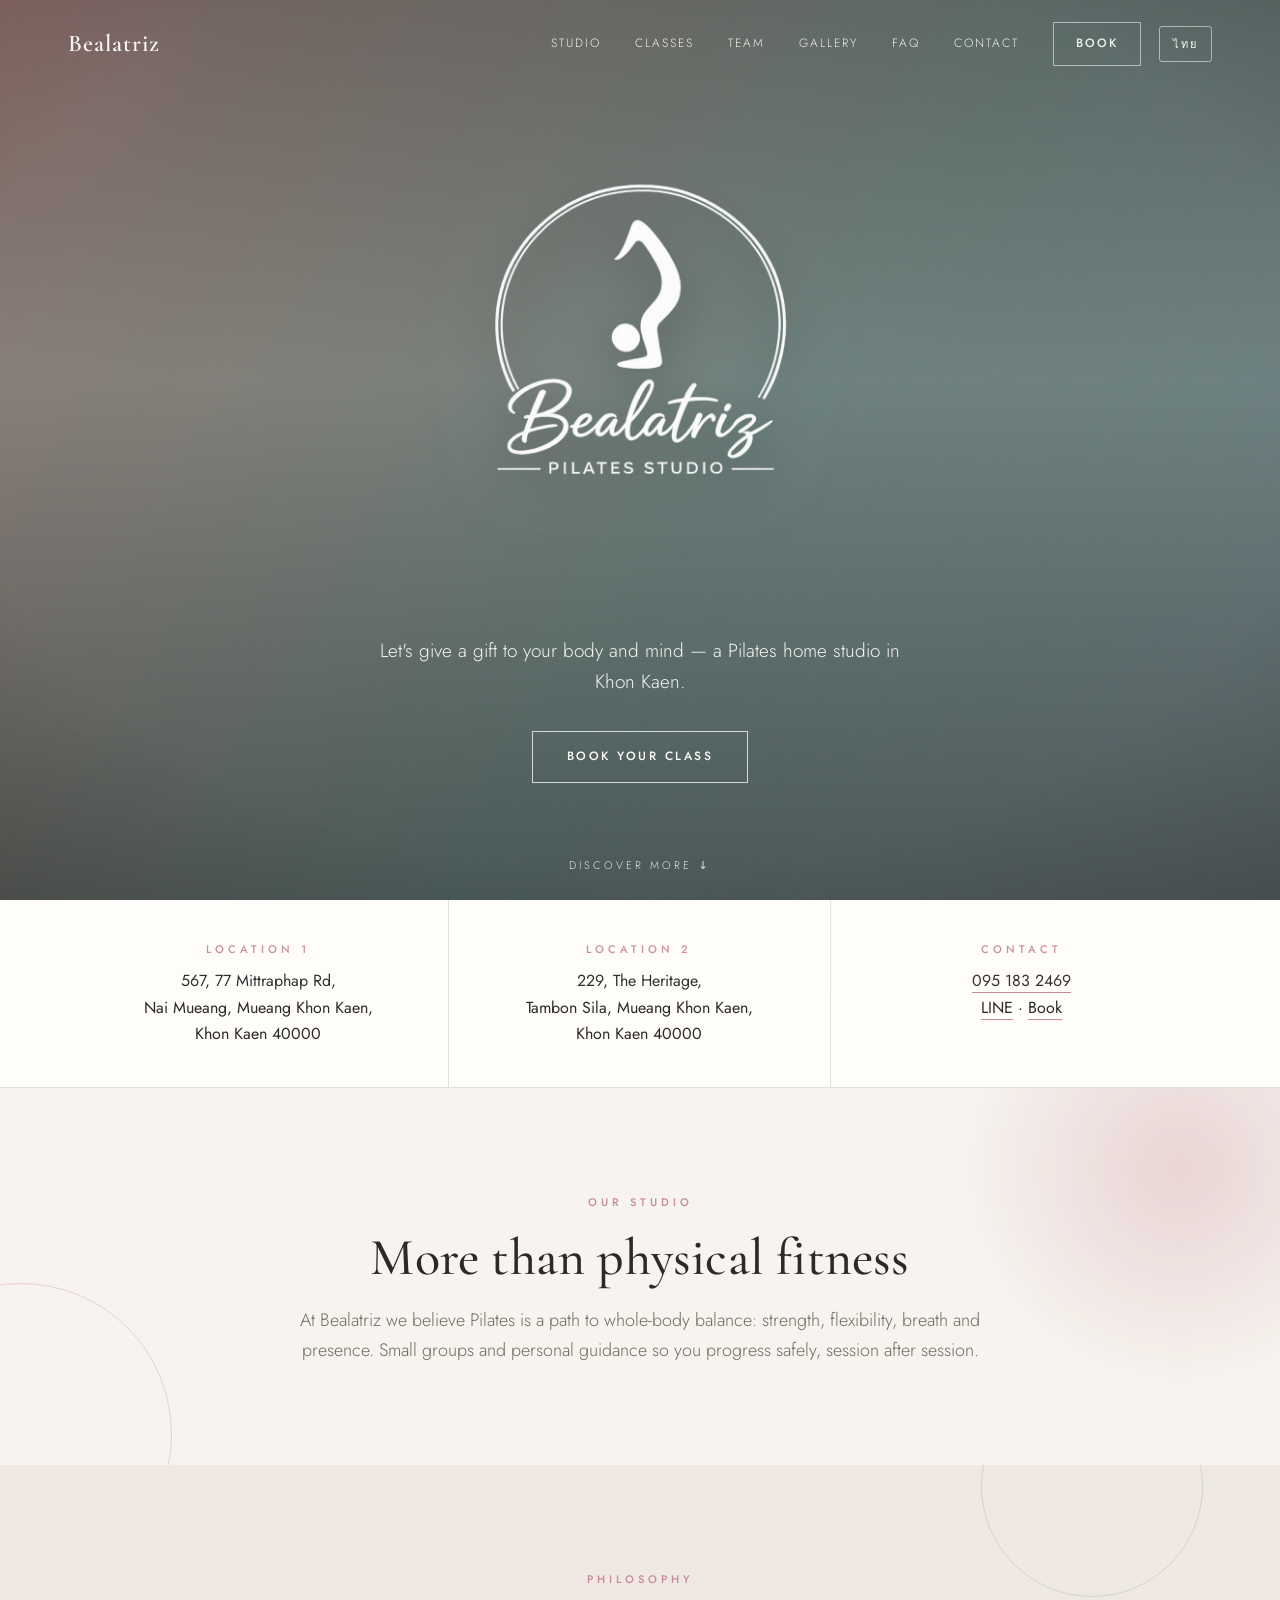
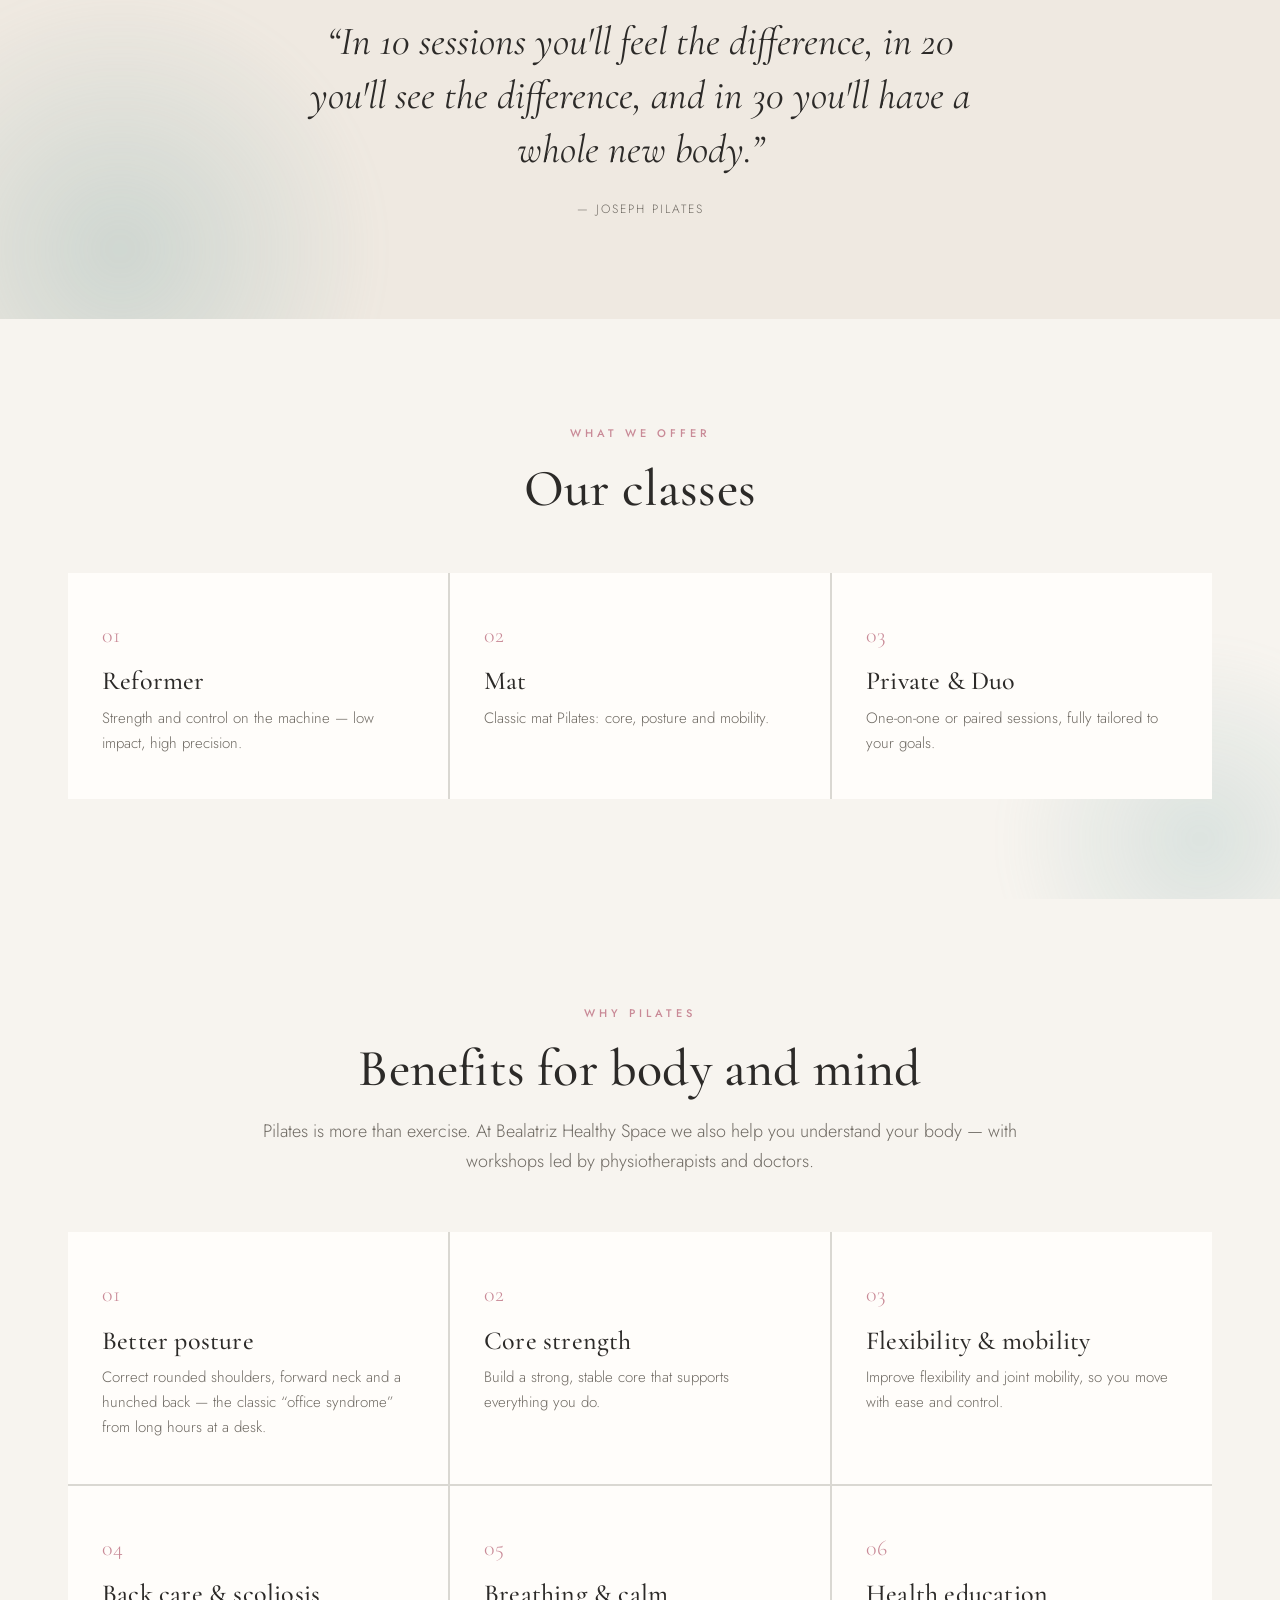
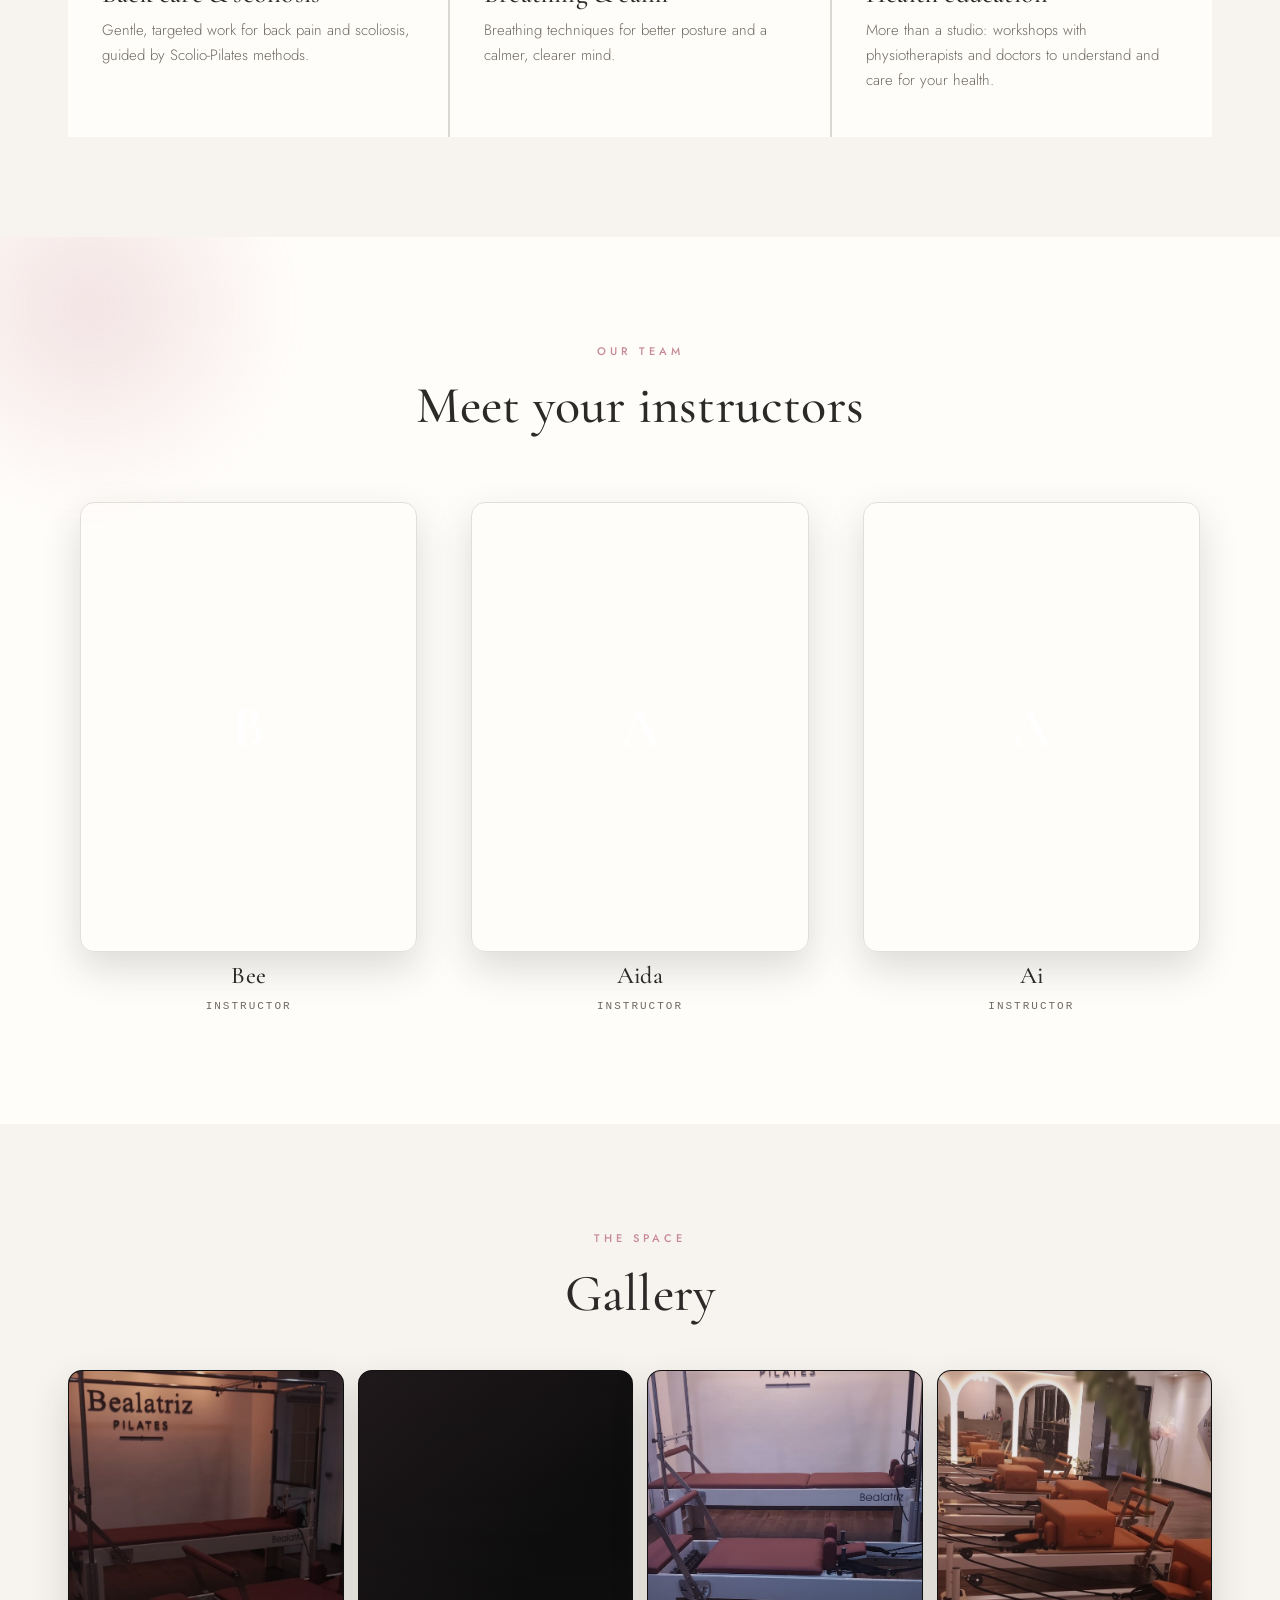
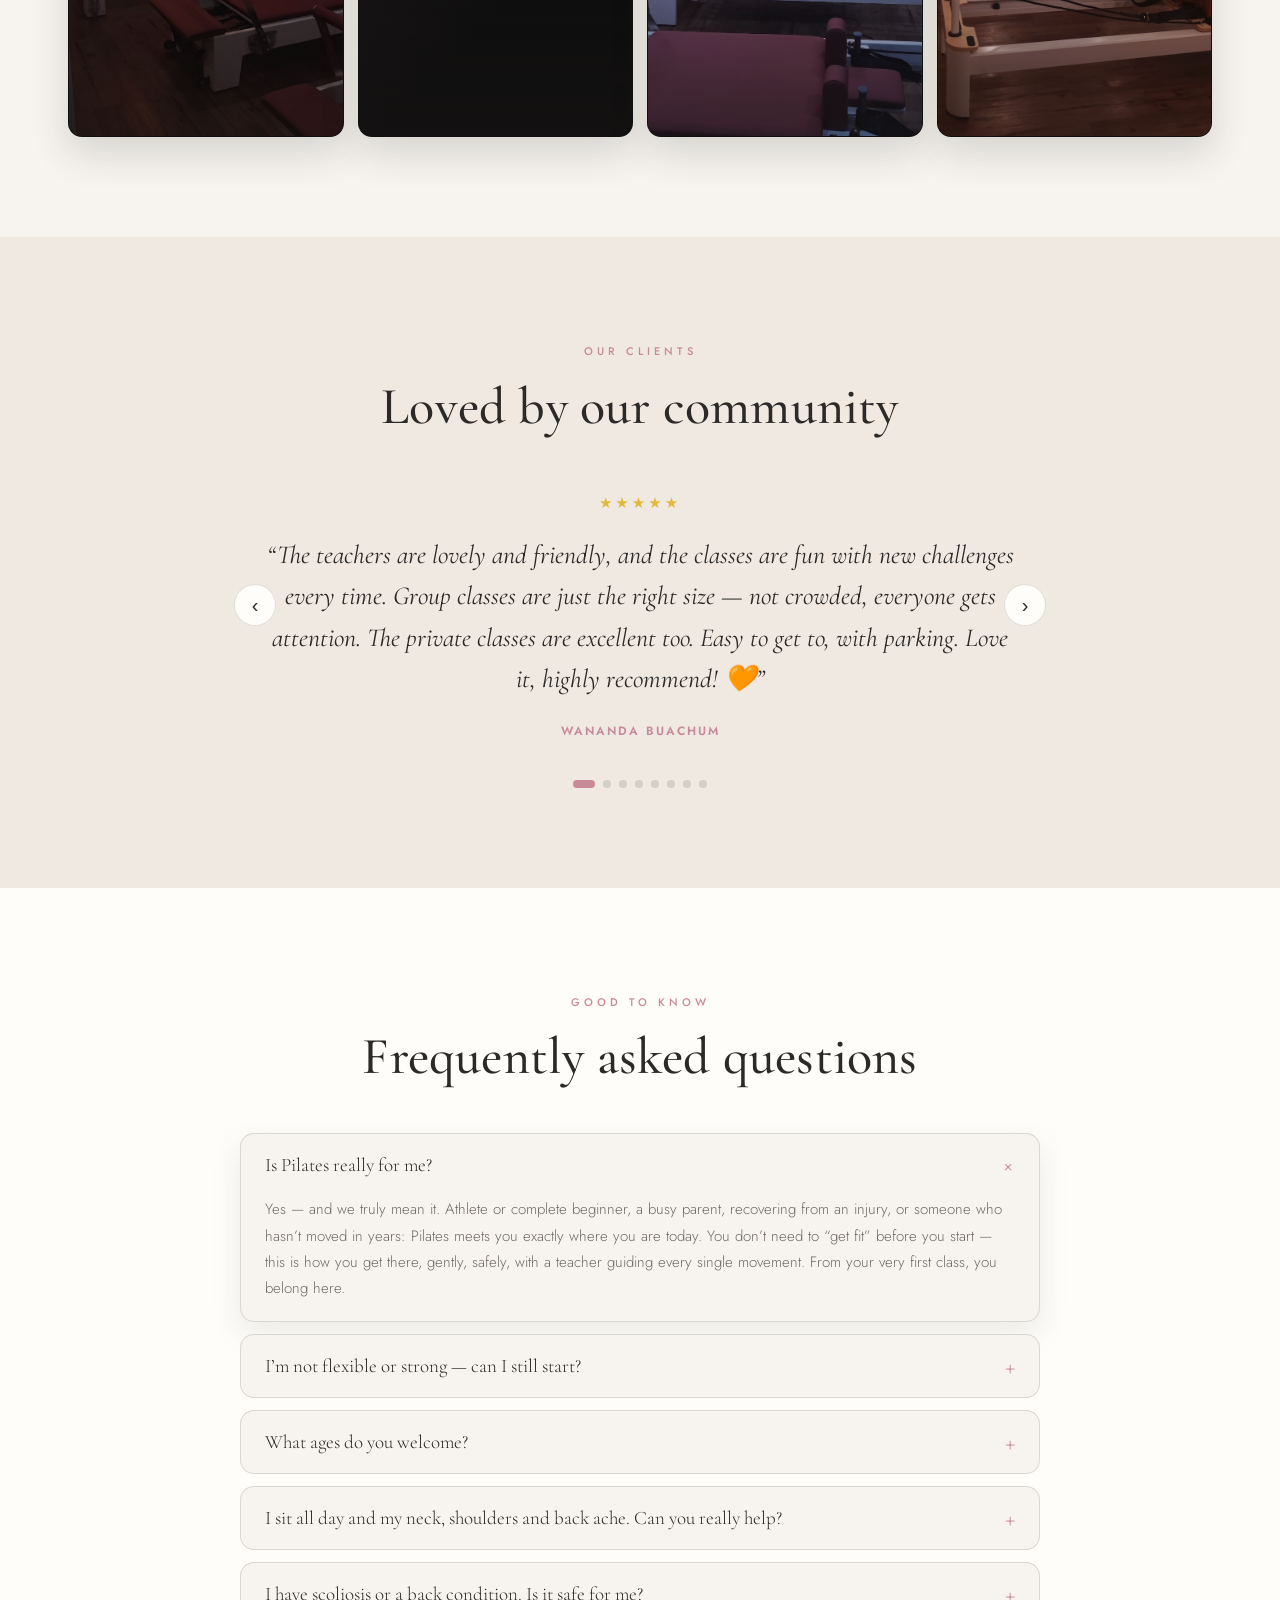
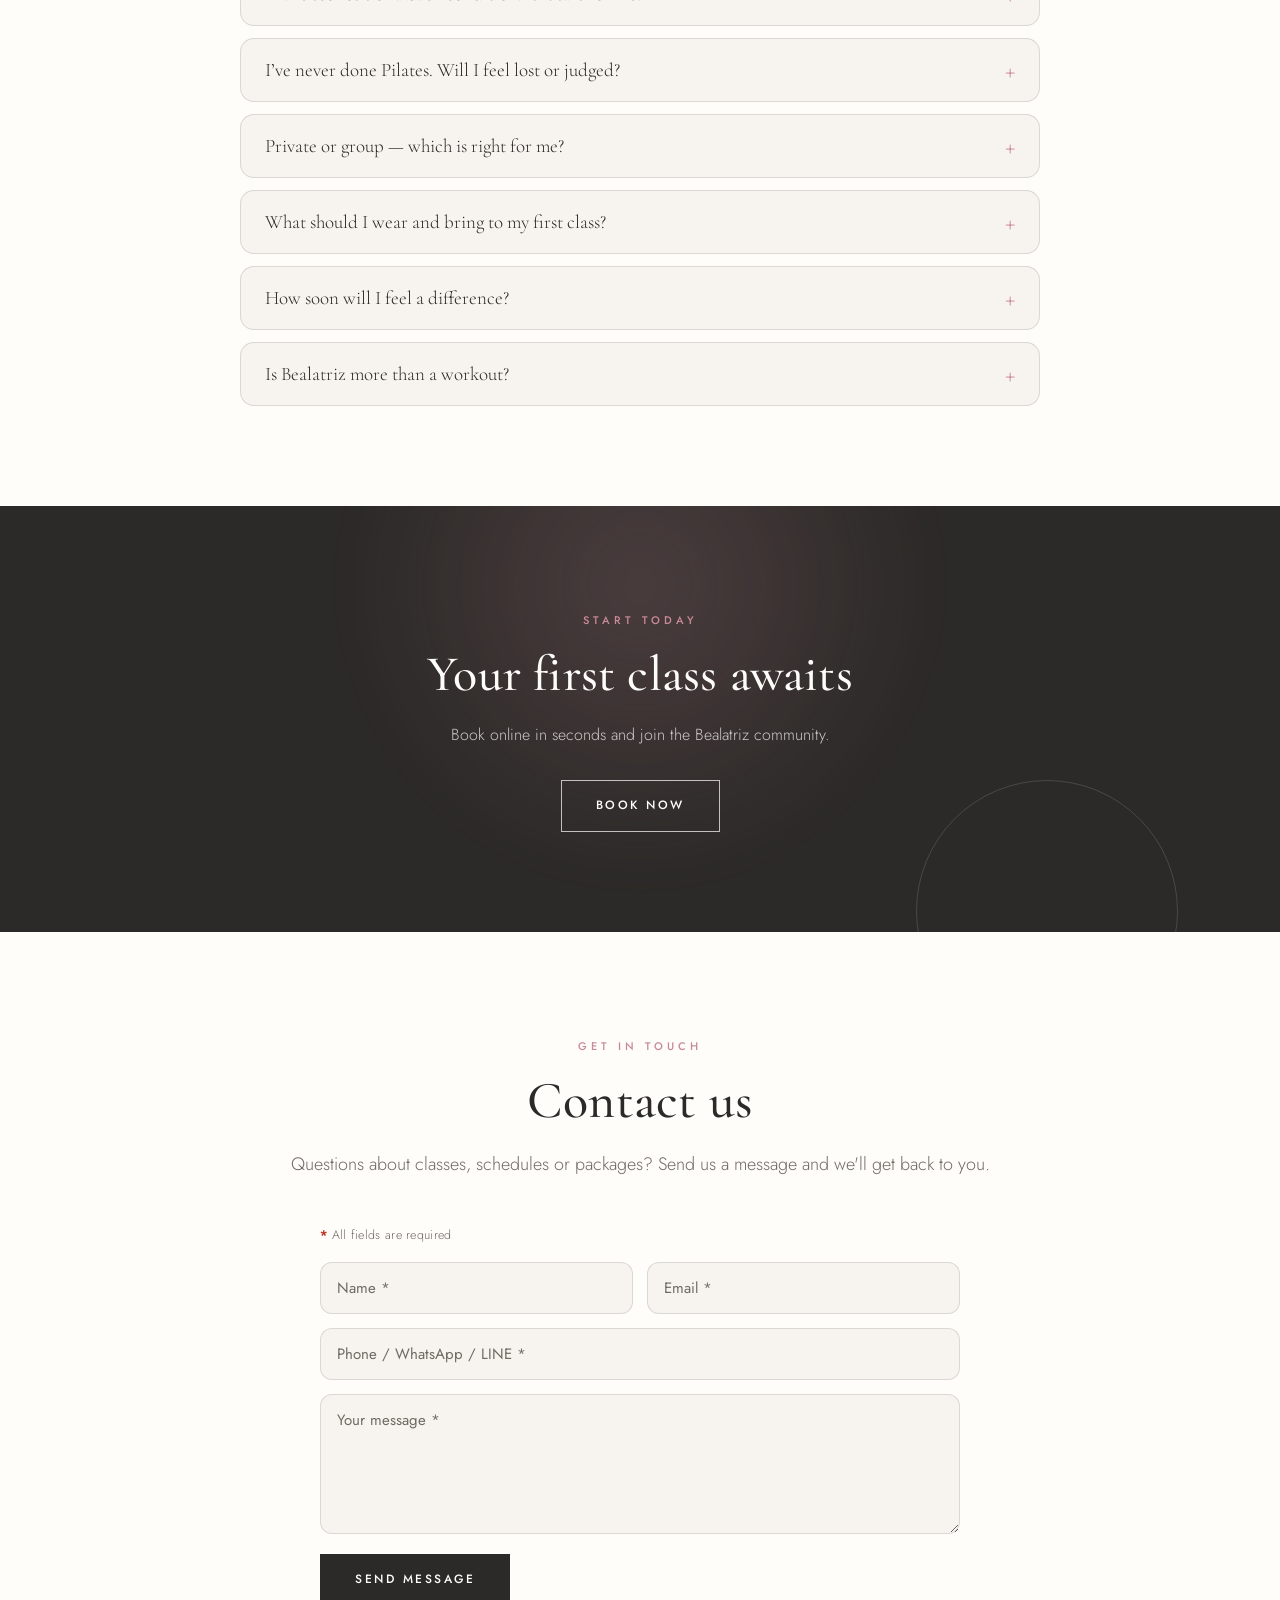
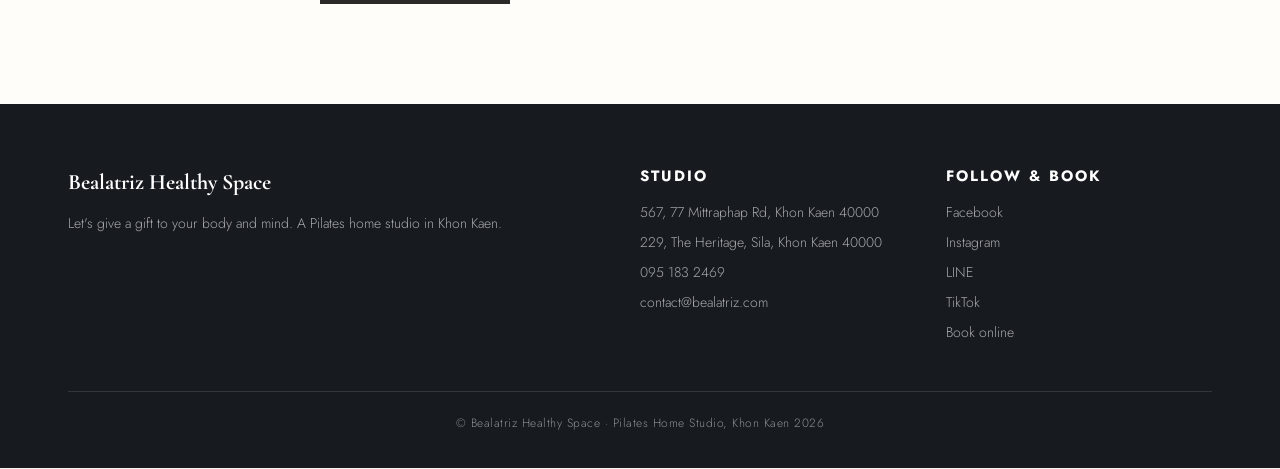
==== preview.html @ 86d2acca "Portada "Coming soon" para dejar el sitio privado; sitio real preservado en preview.html (noindex) C" ====
<!DOCTYPE html>
<html lang="en">
<head>
<meta charset="utf-8">
<meta name="viewport" content="width=device-width, initial-scale=1">
<title>Bealatriz Pilates Studio</title>
<meta name="robots" content="noindex, nofollow">
<meta name="description" content="Bealatriz — a boutique Pilates studio. Reformer, Mat and Private sessions.">
<link rel="preconnect" href="https://fonts.googleapis.com">
<link rel="preconnect" href="https://fonts.gstatic.com" crossorigin>
<link href="https://fonts.googleapis.com/css2?family=Cormorant+Garamond:wght@400;500;600&family=Jost:wght@300;400;500;600&family=Noto+Sans+Thai:wght@300;400;500;600&family=Noto+Serif+Thai:wght@400;500;600&display=swap" rel="stylesheet">
<link rel="icon" type="image/png" href="assets/logo.png">
<link rel="stylesheet" href="css/styles.css">
</head>
<body>

<header id="hdr">
  <div class="wrap nav">
    <a href="#" class="logo">Bealatriz</a>
    <div class="nav-right">
      <nav class="menu" id="menu">
        <a href="#estudio" data-en="Studio" data-th="สตูดิโอ">Studio</a>
        <a href="#clases" data-en="Classes" data-th="คลาสเรียน">Classes</a>
        <a href="#equipo" data-en="Team" data-th="ทีมงาน">Team</a>
        <a href="#galeria" data-en="Gallery" data-th="แกลเลอรี">Gallery</a>
        <a href="#faq" data-en="FAQ" data-th="คำถามที่พบบ่อย">FAQ</a>
        <a href="#contacto" data-en="Contact" data-th="ติดต่อ">Contact</a>
        <a class="btn" href="javascript:void(0)" onclick="openBook()" data-en="Book" data-th="จอง">Book</a>
      </nav>
      <button class="lang-btn" id="langToggle" aria-label="Language">ไทย</button>
      <button class="burger" id="burger" aria-label="Menu">☰</button>
    </div>
  </div>
</header>

<!-- HERO -->
<section class="hero">
  <div class="hero-slides" id="heroSlides"></div>
  <div class="hero-overlay"></div>
  <div class="hero-in">
    <img class="hero-logo" src="assets/logo.png" alt="Bealatriz Pilates Studio">
    <h1 class="visually-hidden">Bealatriz Pilates Studio</h1>
    <p data-en="Let's give a gift to your body and mind — a Pilates home studio in Khon Kaen." data-th="มอบของขวัญให้กับร่างกายและจิตใจของคุณ — สตูดิโอพิลาทิสส่วนตัวในขอนแก่น">Let's give a gift to your body and mind — a Pilates home studio in Khon Kaen.</p>
    <a class="btn" href="javascript:void(0)" onclick="openBook()" data-en="Book your class" data-th="จองคลาสของคุณ">Book your class</a>
  </div>
  <div class="hero-dots" id="heroDots"></div>
  <div class="scroll-cue" data-en="Discover more ↓" data-th="เลื่อนดูเพิ่มเติม ↓">Discover more ↓</div>
</section>

<!-- INFO STRIP -->
<div class="info">
  <div class="wrap info-grid">
    <div class="info-cell"><span class="eyebrow" data-en="Location 1" data-th="สาขา 1">Location 1</span><p>567, 77 Mittraphap Rd,<br>Nai Mueang, Mueang Khon Kaen,<br>Khon Kaen 40000</p></div>
    <div class="info-cell"><span class="eyebrow" data-en="Location 2" data-th="สาขา 2">Location 2</span><p>229, The Heritage,<br>Tambon Sila, Mueang Khon Kaen,<br>Khon Kaen 40000</p></div>
    <div class="info-cell"><span class="eyebrow" data-en="Contact" data-th="ติดต่อ">Contact</span><p><a href="tel:+66951832469">095 183 2469</a><br><a href="https://lin.ee/1MXUuXp" target="_blank" rel="noopener">LINE</a> · <a href="javascript:void(0)" onclick="openBook()" data-en="Book" data-th="จอง">Book</a></p></div>
  </div>
</div>

<!-- STUDIO -->
<section class="block" id="estudio">
  <div class="wrap center">
    <span class="eyebrow" data-en="Our studio" data-th="สตูดิโอของเรา">Our studio</span>
    <h2 data-en="More than physical fitness" data-th="มากกว่าการออกกำลังกาย">More than physical fitness</h2>
    <p class="lead" data-en="At Bealatriz we believe Pilates is a path to whole-body balance: strength, flexibility, breath and presence. Small groups and personal guidance so you progress safely, session after session." data-th="ที่ Bealatriz เราเชื่อว่าพิลาทิสคือเส้นทางสู่ความสมดุลของทั้งร่างกาย: ความแข็งแรง ความยืดหยุ่น การหายใจ และการมีสติ กลุ่มเล็กและการดูแลเฉพาะบุคคล เพื่อให้คุณก้าวหน้าอย่างปลอดภัยในทุกเซสชัน">At Bealatriz we believe Pilates is a path to whole-body balance: strength, flexibility, breath and presence. Small groups and personal guidance so you progress safely, session after session.</p>
  </div>
</section>

<!-- QUOTE -->
<section class="block quote">
  <div class="wrap center">
    <span class="eyebrow" data-en="Philosophy" data-th="ปรัชญา">Philosophy</span>
    <blockquote data-en="“In 10 sessions you'll feel the difference, in 20 you'll see the difference, and in 30 you'll have a whole new body.”" data-th="“ใน 10 ครั้งคุณจะรู้สึกถึงความแตกต่าง ใน 20 ครั้งคุณจะเห็นความแตกต่าง และใน 30 ครั้งคุณจะมีร่างกายใหม่ทั้งหมด”">“In 10 sessions you'll feel the difference, in 20 you'll see the difference, and in 30 you'll have a whole new body.”</blockquote>
    <cite data-en="— Joseph Pilates" data-th="— โจเซฟ พิลาทิส">— Joseph Pilates</cite>
  </div>
</section>

<!-- CLASSES -->
<section class="block" id="clases">
  <div class="wrap">
    <div class="center"><span class="eyebrow" data-en="What we offer" data-th="สิ่งที่เรามอบให้">What we offer</span><h2 data-en="Our classes" data-th="คลาสของเรา">Our classes</h2></div>
    <div class="cards">
      <div class="ccard"><div class="num">01</div><h3 data-en="Reformer" data-th="รีฟอร์เมอร์">Reformer</h3><p data-en="Strength and control on the machine — low impact, high precision." data-th="ฝึกความแข็งแรงและการควบคุมด้วยเครื่อง แรงกระแทกต่ำ แม่นยำสูง">Strength and control on the machine — low impact, high precision.</p></div>
      <div class="ccard"><div class="num">02</div><h3 data-en="Mat" data-th="แมท">Mat</h3><p data-en="Classic mat Pilates: core, posture and mobility." data-th="พิลาทิสบนเสื่อแบบคลาสสิก: แกนกลางลำตัว การวางท่าทาง และการเคลื่อนไหว">Classic mat Pilates: core, posture and mobility.</p></div>
      <div class="ccard"><div class="num">03</div><h3 data-en="Private &amp; Duo" data-th="ส่วนตัวและคู่">Private &amp; Duo</h3><p data-en="One-on-one or paired sessions, fully tailored to your goals." data-th="เซสชันแบบตัวต่อตัวหรือเป็นคู่ ปรับให้เข้ากับเป้าหมายของคุณอย่างเต็มที่">One-on-one or paired sessions, fully tailored to your goals.</p></div>
    </div>
  </div>
</section>

<!-- BENEFITS -->
<section class="block" id="beneficios">
  <div class="wrap">
    <div class="center">
      <span class="eyebrow" data-en="Why Pilates" data-th="ทำไมต้องพิลาทิส">Why Pilates</span>
      <h2 data-en="Benefits for body and mind" data-th="ประโยชน์ต่อร่างกายและจิตใจ">Benefits for body and mind</h2>
      <p class="lead" data-en="Pilates is more than exercise. At Bealatriz Healthy Space we also help you understand your body — with workshops led by physiotherapists and doctors." data-th="พิลาทิสเป็นมากกว่าการออกกำลังกาย ที่ Bealatriz Healthy Space เรายังช่วยให้คุณเข้าใจร่างกายของตัวเอง ผ่านเวิร์กช็อปที่นำโดยนักกายภาพบำบัดและแพทย์">Pilates is more than exercise. At Bealatriz Healthy Space we also help you understand your body — with workshops led by physiotherapists and doctors.</p>
    </div>
    <div class="cards">
      <div class="ccard"><div class="num">01</div><h3 data-en="Better posture" data-th="ท่าทางที่ดีขึ้น">Better posture</h3><p data-en="Correct rounded shoulders, forward neck and a hunched back — the classic “office syndrome” from long hours at a desk." data-th="แก้ไหล่ห่อ คอยื่น หลังค่อม — ออฟฟิศซินโดรมจากการนั่งทำงานนาน ๆ">Correct rounded shoulders, forward neck and a hunched back — the classic “office syndrome” from long hours at a desk.</p></div>
      <div class="ccard"><div class="num">02</div><h3 data-en="Core strength" data-th="แกนกลางที่แข็งแรง">Core strength</h3><p data-en="Build a strong, stable core that supports everything you do." data-th="สร้างแกนกลางลำตัวที่แข็งแรงและมั่นคง รองรับทุกการเคลื่อนไหว">Build a strong, stable core that supports everything you do.</p></div>
      <div class="ccard"><div class="num">03</div><h3 data-en="Flexibility &amp; mobility" data-th="ความยืดหยุ่นและการเคลื่อนไหว">Flexibility &amp; mobility</h3><p data-en="Improve flexibility and joint mobility, so you move with ease and control." data-th="เพิ่มความยืดหยุ่นและการเคลื่อนไหวของข้อต่อ เคลื่อนไหวได้อย่างคล่องตัวและควบคุมได้">Improve flexibility and joint mobility, so you move with ease and control.</p></div>
      <div class="ccard"><div class="num">04</div><h3 data-en="Back care &amp; scoliosis" data-th="ดูแลหลังและกระดูกสันหลังคด">Back care &amp; scoliosis</h3><p data-en="Gentle, targeted work for back pain and scoliosis, guided by Scolio-Pilates methods." data-th="การฝึกที่นุ่มนวลและตรงจุดสำหรับอาการปวดหลังและกระดูกสันหลังคด ตามแนวทาง Scolio-Pilates">Gentle, targeted work for back pain and scoliosis, guided by Scolio-Pilates methods.</p></div>
      <div class="ccard"><div class="num">05</div><h3 data-en="Breathing &amp; calm" data-th="การหายใจและความสงบ">Breathing &amp; calm</h3><p data-en="Breathing techniques for better posture and a calmer, clearer mind." data-th="เทคนิคการหายใจเพื่อท่าทางที่ดีและจิตใจที่สงบและปลอดโปร่ง">Breathing techniques for better posture and a calmer, clearer mind.</p></div>
      <div class="ccard"><div class="num">06</div><h3 data-en="Health education" data-th="เรียนรู้เรื่องสุขภาพ">Health education</h3><p data-en="More than a studio: workshops with physiotherapists and doctors to understand and care for your health." data-th="มากกว่าสตูดิโอ: เวิร์กช็อปกับนักกายภาพบำบัดและแพทย์ เพื่อเข้าใจและดูแลสุขภาพของคุณ">More than a studio: workshops with physiotherapists and doctors to understand and care for your health.</p></div>
    </div>
  </div>
</section>

<!-- TEAM -->
<section class="block" id="equipo" style="background:var(--white)">
  <div class="wrap">
    <div class="center"><span class="eyebrow" data-en="Our team" data-th="ทีมงานของเรา">Our team</span><h2 data-en="Meet your instructors" data-th="พบกับครูผู้สอนของคุณ">Meet your instructors</h2></div>
    <div class="team">
      <button class="tcard" onclick="openTeam('bee')">
        <span class="tavatar" data-initial="B" style="background-image:url('assets/team/bee.jpg')"></span>
        <h3>Bee</h3><span class="trole" data-en="Instructor" data-th="ครูผู้สอน">Instructor</span>
      </button>
      <button class="tcard" onclick="openTeam('aida')">
        <span class="tavatar" data-initial="A" style="background-image:url('assets/team/aida.jpg')"></span>
        <h3>Aida</h3><span class="trole" data-en="Instructor" data-th="ครูผู้สอน">Instructor</span>
      </button>
      <button class="tcard" onclick="openTeam('ai')">
        <span class="tavatar" data-initial="A" style="background-image:url('assets/team/ai.jpg')"></span>
        <h3>Ai</h3><span class="trole" data-en="Instructor" data-th="ครูผู้สอน">Instructor</span>
      </button>
    </div>
  </div>
</section>

<!-- GALLERY -->
<section class="block" id="galeria">
  <div class="wrap">
    <div class="center"><span class="eyebrow" data-en="The space" data-th="พื้นที่ของเรา">The space</span><h2 data-en="Gallery" data-th="แกลเลอรี">Gallery</h2></div>
    <div class="gallery" id="galGrid" style="margin-top:48px"></div>
  </div>
</section>

<!-- TESTIMONIALS -->
<section class="block" id="opiniones" style="background:var(--bg2)">
  <div class="wrap">
    <div class="center"><span class="eyebrow" data-en="Our clients" data-th="ลูกค้าของเรา">Our clients</span><h2 data-en="Loved by our community" data-th="เสียงจากคอมมูนิตี้ของเรา">Loved by our community</h2></div>
    <div class="tst">
      <button class="tst-arrow tst-prev" onclick="tstShift(-1)" aria-label="Previous">‹</button>
      <button class="tst-arrow tst-next" onclick="tstShift(1)" aria-label="Next">›</button>
      <div class="tst-view"><div class="tst-track" id="tstTrack">
        <div class="tst-slide"><div class="tst-stars">★★★★★</div><p class="tst-quote" data-en="The teachers are lovely and friendly, and the classes are fun with new challenges every time. Group classes are just the right size — not crowded, everyone gets attention. The private classes are excellent too. Easy to get to, with parking. Love it, highly recommend! 🧡" data-th="คุณครูน่ารัก เป็นกันเอง สอนสนุก มี challenge ใหม่เรื่อยๆ คลาสรวมคนก็พอดี ดูแลทั่วถึงค่ะ คนไม่เยอะไป คลาสไพรเวทก็เลิศ เดินทางสะดวก มีที่จอดรถ เลิฟงับ แนะนำ 🧡">The teachers are lovely and friendly, and the classes are fun with new challenges every time. Group classes are just the right size — not crowded, everyone gets attention. The private classes are excellent too. Easy to get to, with parking. Love it, highly recommend! 🧡</p><div class="tst-author">Wananda Buachum</div></div>
        <div class="tst-slide"><div class="tst-stars">★★★★★</div><p class="tst-quote" data-en="I’m really impressed! Teacher Bee teaches so well and everyone has a great time. The one-hour class flew by! We started from the basics and practised little by little, at our own pace. It was wonderful!" data-th="ประทับใจมากค่ะ! ครู Bee สอนดีมากและทุกคนสนุกกันสุด ๆ คลาสหนึ่งชั่วโมงผ่านไปเร็วมาก เริ่มจากพื้นฐานแล้วค่อย ๆ ฝึกไปตามจังหวะของเราเอง เยี่ยมไปเลยค่ะ">I’m really impressed! Teacher Bee teaches so well and everyone has a great time. The one-hour class flew by! We started from the basics and practised little by little, at our own pace. It was wonderful!</p><div class="tst-author">Pattama Wiriyapattanasub</div></div>
        <div class="tst-slide"><div class="tst-stars">★★★★★</div><p class="tst-quote" data-en="I was really impressed by the Pilates class. The instructor paid attention to every detail and each exercise was tailored to the student. The space was clean and calm — perfect to focus and relax. My body felt much stronger and more flexible after the sessions." data-th="ประทับใจคลาสพิลาทิสมากค่ะ ครูใส่ใจรายละเอียดและปรับทุกท่าให้เหมาะกับผู้เรียน สถานที่สะอาดและเงียบสงบ เหมาะกับการโฟกัสและผ่อนคลาย รู้สึกว่าร่างกายแข็งแรงและยืดหยุ่นขึ้นมากหลังเรียนต่อเนื่อง">I was really impressed by the Pilates class. The instructor paid attention to every detail and each exercise was tailored to the student. The space was clean and calm — perfect to focus and relax. My body felt much stronger and more flexible after the sessions.</p><div class="tst-author">Optimist Galip</div></div>
        <div class="tst-slide"><div class="tst-stars">★★★★★</div><p class="tst-quote" data-en="The teachers are great and lovely. Even if you have no experience at all, you can start here. The place is perfect and clean, and the classes — group and private — are so much fun. The teachers take wonderful care of you. 👍" data-th="ครูสอนดีและน่ารักมากค่ะ ถึงจะไม่มีพื้นฐานเลยก็เริ่มที่นี่ได้ สถานที่ดีและสะอาด คลาสกลุ่มและไพรเวทสนุกมาก ครูดูแลดีสุด ๆ 👍">The teachers are great and lovely. Even if you have no experience at all, you can start here. The place is perfect and clean, and the classes — group and private — are so much fun. The teachers take wonderful care of you. 👍</p><div class="tst-author">July Silence</div></div>
        <div class="tst-slide"><div class="tst-stars">★★★★★</div><p class="tst-quote" data-en="Teacher B is lovely — she teaches really well, is patient and adapts every posture to your body. Even complete beginners can learn. It doesn’t hurt and it’s so relaxing. I recommend coming to learn with us." data-th="ครู B น่ารักมากค่ะ สอนดี ใจเย็น และปรับทุกท่าให้เข้ากับร่างกายของเรา แม้ไม่มีพื้นฐานก็เรียนได้ ไม่เจ็บและผ่อนคลายมาก แนะนำให้มาเรียนด้วยกันค่ะ">Teacher B is lovely — she teaches really well, is patient and adapts every posture to your body. Even complete beginners can learn. It doesn’t hurt and it’s so relaxing. I recommend coming to learn with us.</p><div class="tst-author">Wassana Prisingkorn</div></div>
        <div class="tst-slide"><div class="tst-stars">★★★★★</div><p class="tst-quote" data-en="Bealatriz just opened another new studio — great location, quiet and peaceful, easy parking. The teachers are as lovely as ever: they teach well, are attentive and always adjust your posture. Highly recommend! 💕✨" data-th="Bealatriz เปิดสตูใหม่อีกที่แล้วว location ดี เงียบสงบ จอดรถสะดวก คุณครูน่ารักเหมือนเดิม สอนดี ใส่ใจ จัดท่าให้ตลอด แนะนำมากๆๆค่า 💕✨">Bealatriz just opened another new studio — great location, quiet and peaceful, easy parking. The teachers are as lovely as ever: they teach well, are attentive and always adjust your posture. Highly recommend! 💕✨</p><div class="tst-author">Rujira W.</div></div>
        <div class="tst-slide"><div class="tst-stars">★★★★★</div><p class="tst-quote" data-en="The new studio is big and beautiful — clean, with a lovely atmosphere and big mirrors (perfect for pretty selfies too!). Classes are fun and the teacher cares about every single movement. Don’t worry — you’re absolutely in safe hands. 🫶❤️" data-th="สตูใหม่และใหญ่มากค่ะ บรรยากาศดีสะอาด มีกระจกใหญ่ไว้ให้เซลฟี่สวยๆด้วยนะคะ เรียนสนุกคุณครูใส่ใจทุกท่าค่ะ ไม่ต้องห่วง ปลอดภัยแน่นอนค่ะ 🫶🏻❤️">The new studio is big and beautiful — clean, with a lovely atmosphere and big mirrors (perfect for pretty selfies too!). Classes are fun and the teacher cares about every single movement. Don’t worry — you’re absolutely in safe hands. 🫶❤️</p><div class="tst-author">Arisa Khamphaengthong</div></div>
        <div class="tst-slide"><div class="tst-stars">★★★★★</div><p class="tst-quote" data-en="Bealatriz Pilates’ new studio is beautiful — an amazing, calm atmosphere, teachers as lovely as always. And the parking is super convenient." data-th="Bealatriz Pilates สตูใหม่สวยมาก บรรยากาศดีสุดๆ เงียบสงบ ครูน่ารักเหมือนเดิม เพิ่มเติมคือที่จอดรถสะดวกมาก">Bealatriz Pilates’ new studio is beautiful — an amazing, calm atmosphere, teachers as lovely as always. And the parking is super convenient.</p><div class="tst-author">Thanida Uthayapongs</div></div>
      </div></div>
      <div class="tst-dots" id="tstDots"></div>
    </div>
  </div>
</section>

<!-- FAQ -->
<section class="block" id="faq" style="background:var(--white)">
  <div class="wrap">
    <div class="center"><span class="eyebrow" data-en="Good to know" data-th="เรื่องน่ารู้">Good to know</span><h2 data-en="Frequently asked questions" data-th="คำถามที่พบบ่อย">Frequently asked questions</h2></div>
    <div class="faq">
      <details class="faq-item" open><summary data-en="Is Pilates really for me?" data-th="พิลาทิสเหมาะกับฉันจริงไหม?">Is Pilates really for me?</summary><div class="faq-a" data-en="Yes — and we truly mean it. Athlete or complete beginner, a busy parent, recovering from an injury, or someone who hasn’t moved in years: Pilates meets you exactly where you are today. You don’t need to “get fit” before you start — this is how you get there, gently, safely, with a teacher guiding every single movement. From your very first class, you belong here." data-th="ใช่ และเราหมายความอย่างนั้นจริง ๆ ไม่ว่าคุณจะเป็นนักกีฬาหรือมือใหม่หมด คุณพ่อคุณแม่ที่ยุ่งทั้งวัน คนที่กำลังฟื้นฟูจากอาการบาดเจ็บ หรือไม่ได้ขยับร่างกายมาหลายปี พิลาทิสเริ่มจากจุดที่คุณเป็นในวันนี้ คุณไม่ต้อง “ฟิตก่อน” ถึงจะเริ่มได้ นี่คือวิธีที่จะพาคุณไปถึงจุดนั้น อย่างนุ่มนวลและปลอดภัย โดยมีครูดูแลทุกการเคลื่อนไหว ตั้งแต่คลาสแรก คุณคือส่วนหนึ่งของที่นี่">Yes — and we truly mean it. Athlete or complete beginner, a busy parent, recovering from an injury, or someone who hasn’t moved in years: Pilates meets you exactly where you are today. You don’t need to “get fit” before you start — this is how you get there, gently, safely, with a teacher guiding every single movement. From your very first class, you belong here.</div></details>
      <details class="faq-item"><summary data-en="I’m not flexible or strong — can I still start?" data-th="ฉันไม่ยืดหยุ่นและไม่แข็งแรง เริ่มได้ไหม?">I’m not flexible or strong — can I still start?</summary><div class="faq-a" data-en="That’s exactly why Pilates works — you don’t need flexibility or strength to begin, you build both here, one small step at a time. Most people are amazed how quickly what felt impossible starts to feel natural. Come exactly as you are; taking care of the rest is our job." data-th="นั่นแหละคือเหตุผลที่พิลาทิสได้ผล คุณไม่ต้องมีความยืดหยุ่นหรือความแข็งแรงมาก่อน เพราะคุณจะสร้างมันขึ้นที่นี่ ทีละก้าวเล็ก ๆ หลายคนประหลาดใจว่าสิ่งที่เคยรู้สึกว่าเป็นไปไม่ได้ กลับกลายเป็นเรื่องธรรมชาติได้เร็วแค่ไหน มาในแบบที่คุณเป็น ที่เหลือเป็นหน้าที่ของเรา">That’s exactly why Pilates works — you don’t need flexibility or strength to begin, you build both here, one small step at a time. Most people are amazed how quickly what felt impossible starts to feel natural. Come exactly as you are; taking care of the rest is our job.</div></details>
      <details class="faq-item"><summary data-en="What ages do you welcome?" data-th="รับช่วงอายุไหนบ้าง?">What ages do you welcome?</summary><div class="faq-a" data-en="From your twenties to your seventies and beyond. Pilates is one of the rare practices that grows with you — building strength when you’re young, and protecting your joints, balance and posture as the years pass. Every exercise is tuned to your age and your body, so it always feels right for you." data-th="ตั้งแต่วัยยี่สิบไปจนถึงเจ็ดสิบและมากกว่านั้น พิลาทิสเป็นหนึ่งในไม่กี่ศาสตร์ที่เติบโตไปพร้อมคุณ สร้างความแข็งแรงในวัยหนุ่มสาว และปกป้องข้อต่อ การทรงตัว และท่าทางของคุณเมื่อเวลาผ่านไป ทุกท่าปรับให้เข้ากับอายุและร่างกายของคุณ จึงรู้สึกเหมาะกับคุณเสมอ">From your twenties to your seventies and beyond. Pilates is one of the rare practices that grows with you — building strength when you’re young, and protecting your joints, balance and posture as the years pass. Every exercise is tuned to your age and your body, so it always feels right for you.</div></details>
      <details class="faq-item"><summary data-en="I sit all day and my neck, shoulders and back ache. Can you really help?" data-th="ฉันนั่งทั้งวันจนปวดคอ บ่า ไหล่ และหลัง ช่วยได้จริงไหม?">I sit all day and my neck, shoulders and back ache. Can you really help?</summary><div class="faq-a" data-en="This is one of the reasons Bealatriz exists. Long hours at a desk pull your shoulders forward, push your neck out and round your back — and stretching on your own rarely reaches the real cause. We read your posture, find what’s actually happening, and use precise exercises and breathing to release the tension and retrain your body. Clients often tell us they feel lighter and stand taller after just a few sessions — and that first “oh, this is how it should feel” moment is the one we live for." data-th="นี่คือหนึ่งในเหตุผลที่ Bealatriz มีอยู่ การนั่งนาน ๆ ทำให้ไหล่ห่อ คอยื่น และหลังค่อม และการยืดเองมักไปไม่ถึงต้นเหตุจริง ๆ เราอ่านท่าทางของคุณ หาสาเหตุที่แท้จริง แล้วใช้การออกกำลังกายที่แม่นยำร่วมกับการหายใจ เพื่อคลายความตึงและฝึกร่างกายของคุณใหม่ ลูกค้ามักบอกเราว่ารู้สึกเบาขึ้นและยืดตัวตรงขึ้นหลังเพียงไม่กี่ครั้ง และช่วงเวลาที่คุณคิดว่า ‘อ๋อ มันควรจะรู้สึกแบบนี้เอง’ คือสิ่งที่เราตั้งใจมอบให้">This is one of the reasons Bealatriz exists. Long hours at a desk pull your shoulders forward, push your neck out and round your back — and stretching on your own rarely reaches the real cause. We read your posture, find what’s actually happening, and use precise exercises and breathing to release the tension and retrain your body. Clients often tell us they feel lighter and stand taller after just a few sessions — and that first “oh, this is how it should feel” moment is the one we live for.</div></details>
      <details class="faq-item"><summary data-en="I have scoliosis or a back condition. Is it safe for me?" data-th="ฉันมีกระดูกสันหลังคดหรือปัญหาหลัง ปลอดภัยกับฉันไหม?">I have scoliosis or a back condition. Is it safe for me?</summary><div class="faq-a" data-en="Not only is it safe — it may be one of the best decisions you make for your body. Bee is certified in Scolio-Pilates, the specialised method for scoliosis and postural conditions, and we work hand-in-hand with physiotherapists and doctors. Every movement is chosen and adapted for your body, so you build strength and confidence without fear — surrounded by people who understand exactly what you need." data-th="ไม่เพียงปลอดภัย แต่ยังอาจเป็นหนึ่งในการตัดสินใจที่ดีที่สุดที่คุณทำเพื่อร่างกาย ครู Bee ได้รับการรับรอง Scolio-Pilates ซึ่งเป็นวิธีเฉพาะสำหรับกระดูกสันหลังคดและปัญหาท่าทาง และเราทำงานร่วมกับนักกายภาพบำบัดและแพทย์อย่างใกล้ชิด ทุกการเคลื่อนไหวถูกเลือกและปรับให้เหมาะกับร่างกายของคุณ เพื่อให้คุณสร้างความแข็งแรงและความมั่นใจได้โดยไม่ต้องกลัว ท่ามกลางคนที่เข้าใจสิ่งที่คุณต้องการอย่างแท้จริง">Not only is it safe — it may be one of the best decisions you make for your body. Bee is certified in Scolio-Pilates, the specialised method for scoliosis and postural conditions, and we work hand-in-hand with physiotherapists and doctors. Every movement is chosen and adapted for your body, so you build strength and confidence without fear — surrounded by people who understand exactly what you need.</div></details>
      <details class="faq-item"><summary data-en="I’ve never done Pilates. Will I feel lost or judged?" data-th="ฉันไม่เคยเล่นพิลาทิส จะรู้สึกงงหรือถูกตัดสินไหม?">I’ve never done Pilates. Will I feel lost or judged?</summary><div class="faq-a" data-en="Never. Your very first class is a warm, judgement-free welcome — we explain everything, guide every movement and stay right beside you. You’ll leave knowing exactly what you did and why it matters for your body. Most people walk out of that first session already feeling like this is their place." data-th="ไม่มีทาง คลาสแรกของคุณคือการต้อนรับที่อบอุ่นและไม่มีการตัดสิน เราอธิบายทุกอย่าง นำทุกการเคลื่อนไหว และอยู่ข้างคุณตลอด คุณจะกลับบ้านโดยรู้ว่าทำอะไรไปและทำไมมันสำคัญกับร่างกายของคุณ หลายคนเดินออกจากคลาสแรกด้วยความรู้สึกว่าที่นี่คือที่ของพวกเขาแล้ว">Never. Your very first class is a warm, judgement-free welcome — we explain everything, guide every movement and stay right beside you. You’ll leave knowing exactly what you did and why it matters for your body. Most people walk out of that first session already feeling like this is their place.</div></details>
      <details class="faq-item"><summary data-en="Private or group — which is right for me?" data-th="ส่วนตัวหรือกลุ่ม แบบไหนเหมาะกับฉัน?">Private or group — which is right for me?</summary><div class="faq-a" data-en="It depends on what you’re looking for, and we’ll help you find it. Private and Duo sessions give you our full, personalised attention — ideal if you have a specific goal, an injury, or you simply love focused one-on-one time. Group classes bring energy, connection and great value. Many clients love mixing both. Tell us your goal and we’ll guide you to the perfect start." data-th="ขึ้นอยู่กับสิ่งที่คุณกำลังมองหา และเราจะช่วยคุณค้นหา คลาสส่วนตัวและคู่ให้การดูแลเฉพาะบุคคลอย่างเต็มที่ เหมาะถ้าคุณมีเป้าหมายเฉพาะ มีอาการบาดเจ็บ หรือชอบเวลาที่โฟกัสแบบตัวต่อตัว ส่วนคลาสกลุ่มให้พลัง ความสัมพันธ์ และความคุ้มค่า หลายคนชอบผสมทั้งสองแบบ บอกเป้าหมายของคุณมา แล้วเราจะแนะนำจุดเริ่มต้นที่ใช่ที่สุด">It depends on what you’re looking for, and we’ll help you find it. Private and Duo sessions give you our full, personalised attention — ideal if you have a specific goal, an injury, or you simply love focused one-on-one time. Group classes bring energy, connection and great value. Many clients love mixing both. Tell us your goal and we’ll guide you to the perfect start.</div></details>
      <details class="faq-item"><summary data-en="What should I wear and bring to my first class?" data-th="คลาสแรกควรใส่และเตรียมอะไรมา?">What should I wear and bring to my first class?</summary><div class="faq-a" data-en="Just comfortable clothing you can move freely in, and a pair of grip socks (we can help you get some). Bring water and an open mind — everything else, from reformers to mats, is here waiting for you. Come a few minutes early and we’ll settle you in with a smile." data-th="แค่เสื้อผ้าที่เคลื่อนไหวได้สะดวก และถุงเท้ากันลื่นสักคู่ (เราช่วยจัดหาให้ได้) เตรียมน้ำและใจที่เปิดกว้างมา ที่เหลือทั้งหมด ตั้งแต่รีฟอร์เมอร์ไปจนถึงเสื่อ เรามีพร้อมรอคุณอยู่แล้ว มาถึงก่อนสักสองสามนาที แล้วเราจะต้อนรับคุณด้วยรอยยิ้ม">Just comfortable clothing you can move freely in, and a pair of grip socks (we can help you get some). Bring water and an open mind — everything else, from reformers to mats, is here waiting for you. Come a few minutes early and we’ll settle you in with a smile.</div></details>
      <details class="faq-item"><summary data-en="How soon will I feel a difference?" data-th="อีกนานแค่ไหนถึงจะรู้สึกถึงความเปลี่ยนแปลง?">How soon will I feel a difference?</summary><div class="faq-a" data-en="Most people feel taller, looser and more connected to their body after the very first class. With two or three sessions a week, real change — less pain, better posture, a stronger core — usually shows within a few weeks. The secret isn’t punishing intensity, it’s consistency, and we’ll keep you motivated and cheering you on the whole way." data-th="คนส่วนใหญ่รู้สึกตัวตรงขึ้น ผ่อนคลายขึ้น และเชื่อมโยงกับร่างกายมากขึ้นตั้งแต่คลาสแรก ด้วยการฝึกสัปดาห์ละสองถึงสามครั้ง ความเปลี่ยนแปลงจริง ๆ ปวดน้อยลง ท่าทางดีขึ้น แกนกลางแข็งแรงขึ้น มักเห็นผลภายในไม่กี่สัปดาห์ เคล็ดลับไม่ใช่ความหนักหน่วง แต่คือความสม่ำเสมอ และเราจะคอยให้กำลังใจและเชียร์คุณตลอดทาง">Most people feel taller, looser and more connected to their body after the very first class. With two or three sessions a week, real change — less pain, better posture, a stronger core — usually shows within a few weeks. The secret isn’t punishing intensity, it’s consistency, and we’ll keep you motivated and cheering you on the whole way.</div></details>
      <details class="faq-item"><summary data-en="Is Bealatriz more than a workout?" data-th="Bealatriz เป็นมากกว่าการออกกำลังกายไหม?">Is Bealatriz more than a workout?</summary><div class="faq-a" data-en="Absolutely. We’re a Healthy Space, not just a studio. Alongside your classes we host workshops with physiotherapists and doctors — on posture, office syndrome and truly understanding your own body — because caring for your health starts with understanding it. When you join Bealatriz, you’re not buying a handful of sessions; you’re joining a community that looks after you, and giving a gift to your body and mind." data-th="แน่นอน เราคือ Healthy Space ไม่ใช่แค่สตูดิโอ นอกจากคลาสของคุณ เรายังจัดเวิร์กช็อปร่วมกับนักกายภาพบำบัดและแพทย์ เรื่องท่าทาง ออฟฟิศซินโดรม และการเข้าใจร่างกายของตัวเองอย่างแท้จริง เพราะการดูแลสุขภาพเริ่มจากการเข้าใจมัน เมื่อคุณมาเป็นส่วนหนึ่งของ Bealatriz คุณไม่ได้ซื้อแค่คลาสไม่กี่ครั้ง แต่คุณกำลังเข้าร่วมชุมชนที่ดูแลคุณ และมอบของขวัญให้กับร่างกายและจิตใจของคุณ">Absolutely. We’re a Healthy Space, not just a studio. Alongside your classes we host workshops with physiotherapists and doctors — on posture, office syndrome and truly understanding your own body — because caring for your health starts with understanding it. When you join Bealatriz, you’re not buying a handful of sessions; you’re joining a community that looks after you, and giving a gift to your body and mind.</div></details>
    </div>
  </div>
</section>

<!-- CTA -->
<section class="block cta" id="empezar">
  <div class="wrap center">
    <span class="eyebrow" style="color:var(--accent)" data-en="Start today" data-th="เริ่มวันนี้">Start today</span>
    <h2 data-en="Your first class awaits" data-th="คลาสแรกของคุณรออยู่">Your first class awaits</h2>
    <p data-en="Book online in seconds and join the Bealatriz community." data-th="จองออนไลน์ได้ในไม่กี่วินาที และเข้าร่วมชุมชน Bealatriz">Book online in seconds and join the Bealatriz community.</p>
    <a class="btn" href="javascript:void(0)" onclick="openBook()" data-en="Book now" data-th="จองเลย">Book now</a>
  </div>
</section>

<!-- CONTACT -->
<section class="block contact" id="contacto" style="background:var(--white)">
  <div class="wrap">
    <div class="center"><span class="eyebrow" data-en="Get in touch" data-th="ติดต่อเรา">Get in touch</span><h2 data-en="Contact us" data-th="ติดต่อเรา">Contact us</h2><p class="lead" data-en="Questions about classes, schedules or packages? Send us a message and we'll get back to you." data-th="มีคำถามเกี่ยวกับคลาส ตารางเวลา หรือแพ็กเกจ? ส่งข้อความถึงเรา แล้วเราจะติดต่อกลับ">Questions about classes, schedules or packages? Send us a message and we'll get back to you.</p></div>
    <form class="cform" id="contactForm" action="https://formsubmit.co/ajax/contact@bealatriz.com" method="POST">
      <p class="cform-req"><span class="req">*</span> <span data-en="All fields are required" data-th="กรุณากรอกข้อมูลทุกช่อง">All fields are required</span></p>
      <div class="cform-row">
        <input type="text" name="name" required placeholder="Name *" data-ph-en="Name *" data-ph-th="ชื่อ *">
        <input type="email" name="email" required placeholder="Email *" data-ph-en="Email *" data-ph-th="อีเมล *">
      </div>
      <input type="text" name="phone" required placeholder="Phone / WhatsApp / LINE *" data-ph-en="Phone / WhatsApp / LINE *" data-ph-th="โทรศัพท์ / WhatsApp / LINE *">
      <textarea name="message" rows="5" required placeholder="Your message *" data-ph-en="Your message *" data-ph-th="ข้อความของคุณ *"></textarea>
      <input type="hidden" name="_subject" value="New contact — Bealatriz website">
      <input type="hidden" name="_template" value="table">
      <input type="text" name="_honey" style="display:none">
      <button class="btn solid" type="submit" id="cformBtn" data-en="Send message" data-th="ส่งข้อความ">Send message</button>
      <p class="cform-msg" id="cformMsg" hidden></p>
    </form>
  </div>
</section>

<!-- FOOTER -->
<footer>
  <div class="wrap">
    <div class="foot-grid">
      <div>
        <h4>Bealatriz Healthy Space</h4>
        <p data-en="Let's give a gift to your body and mind. A Pilates home studio in Khon Kaen." data-th="มอบของขวัญให้กับร่างกายและจิตใจของคุณ สตูดิโอพิลาทิสส่วนตัวในขอนแก่น">Let's give a gift to your body and mind. A Pilates home studio in Khon Kaen.</p>
      </div>
      <div>
        <h4 style="font-size:15px;font-family:var(--sans);letter-spacing:2px;text-transform:uppercase" data-en="Studio" data-th="สตูดิโอ">Studio</h4>
        <p>567, 77 Mittraphap Rd, Khon Kaen 40000</p>
        <p>229, The Heritage, Sila, Khon Kaen 40000</p>
        <p><a href="tel:+66951832469">095 183 2469</a></p>
        <p><a href="mailto:contact@bealatriz.com">contact@bealatriz.com</a></p>
      </div>
      <div>
        <h4 style="font-size:15px;font-family:var(--sans);letter-spacing:2px;text-transform:uppercase" data-en="Follow &amp; book" data-th="ติดตาม &amp; จอง">Follow &amp; book</h4>
        <a href="https://www.facebook.com/bealatriz/about" target="_blank" rel="noopener">Facebook</a>
        <a href="https://www.instagram.com/bealatriz_pilates/" target="_blank" rel="noopener">Instagram</a>
        <a href="https://lin.ee/1MXUuXp" target="_blank" rel="noopener">LINE</a>
        <a href="https://www.tiktok.com/@bealatriz_pilates" target="_blank" rel="noopener">TikTok</a>
        <a href="javascript:void(0)" onclick="openBook()" data-en="Book online" data-th="จองออนไลน์">Book online</a>
      </div>
    </div>
    <div class="foot-bottom" data-en="© Bealatriz Healthy Space · Pilates Home Studio, Khon Kaen 2026" data-th="© Bealatriz Healthy Space · สตูดิโอพิลาทิส ขอนแก่น 2026">© Bealatriz Healthy Space · Pilates Home Studio, Khon Kaen 2026</div>
  </div>
</footer>

<!-- TEAM MODAL -->
<div class="tmodal" id="teamModal" hidden>
  <div class="tmodal-backdrop" onclick="closeTeam()"></div>
  <div class="tmodal-card" role="dialog" aria-modal="true">
    <button class="tmodal-close" onclick="closeTeam()" aria-label="Cerrar">✕</button>
    <span class="tmodal-avatar" id="tmAvatar"></span>
    <h3 id="tmName"></h3>
    <span class="trole" id="tmRole"></span>
    <p id="tmBio"></p>
  </div>
</div>

<!-- BOOKING: selector de estudio -->
<div class="tmodal" id="bookModal" hidden>
  <div class="tmodal-backdrop" onclick="closeBook()"></div>
  <div class="tmodal-card" role="dialog" aria-modal="true" style="max-width:520px">
    <button class="tmodal-close" onclick="closeBook()" aria-label="Cerrar">✕</button>
    <!-- Paso 1: tipo de clase -->
    <div id="bookStep1">
      <div style="text-align:center">
        <span class="eyebrow" data-en="Booking" data-th="การจอง">Booking</span>
        <h3 data-en="How would you like to train?" data-th="คุณอยากเรียนแบบไหน?">How would you like to train?</h3>
      </div>
      <div class="studio-opts" style="margin-top:20px">
        <button type="button" class="studio-opt" onclick="pickType('group')">
          <span class="so-num">01</span>
          <span class="so-name" data-en="Group class" data-th="คลาสกลุ่ม">Group class</span>
          <span class="so-addr" data-en="Shared class · limited spots" data-th="คลาสรวม · จำนวนจำกัด">Shared class · limited spots</span>
          <span class="so-go" data-en="Choose →" data-th="เลือก →">Choose →</span>
        </button>
        <button type="button" class="studio-opt" onclick="pickType('private')">
          <span class="so-num">02</span>
          <span class="so-name" data-en="Private / Duo" data-th="ส่วนตัว / คู่">Private / Duo</span>
          <span class="so-addr" data-en="One-on-one or paired session" data-th="เรียนตัวต่อตัวหรือแบบคู่">One-on-one or paired session</span>
          <span class="so-go" data-en="Choose →" data-th="เลือก →">Choose →</span>
        </button>
      </div>
    </div>

    <!-- Paso 2: tus datos -->
    <div id="bookStep2" hidden>
      <button type="button" class="book-back" onclick="bookBack()" data-en="← Back" data-th="← กลับ">← Back</button>
      <div style="text-align:center">
        <span class="eyebrow" id="bookTypeLabel"></span>
        <h3 data-en="Your details" data-th="ข้อมูลของคุณ">Your details</h3>
        <p class="book-sub" data-en="Complete your details to continue to pick a time." data-th="กรอกข้อมูลของคุณเพื่อไปเลือกเวลา">Complete your details to continue to pick a time.</p>
      </div>
      <form class="cform" id="bookForm" style="margin-top:16px" novalidate>
        <p class="cform-req"><span class="req">*</span> <span data-en="All fields required" data-th="กรุณากรอกทุกช่อง">All fields required</span></p>
        <div class="cform-row">
          <input type="text" id="bkName" required placeholder="Name *" data-ph-en="Name *" data-ph-th="ชื่อ *">
          <input type="text" id="bkLast" required placeholder="Surname *" data-ph-en="Surname *" data-ph-th="นามสกุล *">
        </div>
        <input type="email" id="bkEmail" required placeholder="Email *" data-ph-en="Email *" data-ph-th="อีเมล *">
        <input type="tel" id="bkPhone" required placeholder="Phone / WhatsApp / LINE *" data-ph-en="Phone / WhatsApp / LINE *" data-ph-th="โทรศัพท์ / WhatsApp / LINE *">
        <p class="book-sub" style="margin:6px 0 4px" data-en="Preferred date *" data-th="วันที่ต้องการ *">Preferred date *</p>
        <div class="date-field" id="bkDateField" tabindex="0"><span id="bkDateLabel">Choose a date</span><span class="date-ico">▾</span></div>
        <div class="date-cal" id="bkCal" hidden></div>
        <input type="hidden" id="bkDate">
        <p class="book-sub" style="margin:12px 0 4px" data-en="Preferred time *" data-th="เวลาที่ต้องการ *">Preferred time *</p>
        <div class="time-picker" id="bkTimes"></div>
        <input type="hidden" id="bkTime">
        <p class="book-sub" style="margin:12px 0 6px" data-en="Preferred studio" data-th="สาขาที่ต้องการ">Preferred studio</p>
        <div class="studio-pick" id="bkStudios">
          <button type="button" class="studio-chip" data-val="Mittraphap"><b>Mittraphap</b><small>Nai Mueang · Mittraphap Rd</small></button>
          <button type="button" class="studio-chip" data-val="The Heritage"><b>The Heritage</b><small>Sila · The Heritage</small></button>
          <button type="button" class="studio-chip on" data-val=""><b data-en="No preference" data-th="ไม่ระบุ">No preference</b><small data-en="Either studio" data-th="สาขาใดก็ได้">Either studio</small></button>
        </div>
        <input type="hidden" id="bkPref" value="">
        <p class="book-sub" style="margin:6px 0 10px" data-en="Your instructor will confirm which studio is available for the time you choose." data-th="ผู้สอนจะยืนยันว่าสาขาไหนว่างในเวลาที่คุณเลือก">Your instructor will confirm which studio is available for the time you choose.</p>
        <button type="submit" class="btn solid" id="bookGo" disabled data-en="Send booking request →" data-th="ส่งคำขอจอง →">Send booking request →</button>
        <p class="cform-msg" id="bookMsg" hidden></p>
      </form>
    </div>
  </div>
</div>

<div class="scroll-fx" aria-hidden="true"></div>
<div class="cursor-glow" aria-hidden="true"></div>
<script src="js/main.js"></script>
</body>
</html>
---- css/styles.css ----
/* ===========================================================
   Bealatriz Pilates Studio — styles.css
   =========================================================== */

:root{
  --bg:#f7f4ef; --bg2:#efe9e1; --ink:#2c2a28; --muted:#6f6a63; --line:rgba(44,42,40,.14);
  --accent:#c98a97; --accent2:#7ba7a8; --white:#fffdfa;
  --serif:'Cormorant Garamond',Georgia,serif; --sans:'Jost',system-ui,sans-serif;
}
*{box-sizing:border-box;margin:0;padding:0;}
html{scroll-behavior:smooth;}
body{font-family:var(--sans);color:var(--ink);background:var(--bg);font-weight:300;line-height:1.65;-webkit-font-smoothing:antialiased;}
h1,h2,h3{font-family:var(--serif);font-weight:500;line-height:1.1;letter-spacing:.2px;}
a{color:inherit;text-decoration:none;}
img{max-width:100%;display:block;}
.wrap{max-width:1200px;margin:0 auto;padding:0 28px;}
.btn{display:inline-block;font-family:var(--sans);font-size:12px;letter-spacing:2.5px;text-transform:uppercase;font-weight:500;padding:15px 34px;border:1px solid var(--ink);color:var(--ink);background:transparent;cursor:pointer;transition:.35s;}
.btn:hover{background:var(--ink);color:var(--white);}
.btn.solid{background:var(--ink);color:var(--white);} .btn.solid:hover{background:var(--accent);border-color:var(--accent);}
.eyebrow{font-size:11px;letter-spacing:4px;text-transform:uppercase;color:var(--accent);font-weight:500;}

/* Header */
header{position:fixed;top:0;left:0;right:0;z-index:50;transition:.4s;padding:22px 0;}
header.scrolled{background:rgba(13,13,15,.92);backdrop-filter:blur(10px);border-bottom:1px solid rgba(255,255,255,.10);padding:14px 0;box-shadow:0 8px 30px rgba(0,0,0,.30);}
.nav{display:flex;align-items:center;justify-content:space-between;}
.logo{font-family:var(--serif);font-size:24px;font-weight:600;letter-spacing:1px;color:var(--white);transition:.4s;}
header.scrolled .logo{color:#ffffff;}
.menu{display:flex;gap:34px;align-items:center;}
.menu a{font-size:12px;letter-spacing:2px;text-transform:uppercase;color:var(--white);opacity:.92;transition:.3s;}
header.scrolled .menu a{color:#d8dade;}
.menu a:hover{opacity:1;color:var(--accent);}
.menu .btn{padding:11px 22px;border-color:rgba(255,255,255,.6);color:var(--white);}
header.scrolled .menu .btn{border-color:rgba(255,255,255,.55);color:#ffffff;}
.menu .btn:hover{background:var(--white);color:var(--ink);border-color:var(--white);}
.burger{display:none;background:none;border:none;color:var(--white);font-size:26px;cursor:pointer;}
header.scrolled .burger{color:#ffffff;}
.nav-right{display:flex;align-items:center;gap:18px;}
.lang-btn{background:none;border:1px solid rgba(255,255,255,.55);color:var(--white);font-family:var(--sans);font-size:11px;letter-spacing:2px;text-transform:uppercase;padding:8px 13px;border-radius:3px;cursor:pointer;transition:.3s;min-width:52px;}
.lang-btn:hover{background:var(--white);color:var(--ink);border-color:var(--white);}
header.scrolled .lang-btn{border-color:rgba(255,255,255,.55);color:#eceef1;}
header.scrolled .lang-btn:hover{background:#ffffff;color:var(--ink);}

/* Tipografía tailandesa (cuando body.th) */
body.th{font-family:'Noto Sans Thai','Jost',system-ui,sans-serif;}
body.th h1,body.th h2,body.th h3,body.th h4,body.th .logo,body.th .quote blockquote{font-family:'Noto Serif Thai','Cormorant Garamond',serif;}
body.th .eyebrow,body.th .menu a,body.th .lang-btn,body.th .btn{letter-spacing:1px;}

/* Hero */
.hero{position:relative;min-height:100vh;display:flex;align-items:center;justify-content:center;text-align:center;color:var(--white);overflow:hidden;background:linear-gradient(135deg,#b9a99c,#7ba7a8);}
/* Carrusel del hero: capas que hacen cross-fade + Ken Burns */
.hero-slides{position:absolute;inset:0;z-index:0;}
.hero-slide{position:absolute;inset:0;background-size:cover;background-position:center;opacity:0;transition:opacity 1.8s ease;}
.hero-slide.on{opacity:1;animation:kenburns 9s ease-out forwards;}
@keyframes kenburns{from{transform:scale(1.001)}to{transform:scale(1.09)}}
.hero-overlay{position:absolute;inset:0;z-index:1;pointer-events:none;background:linear-gradient(180deg,rgba(28,24,22,.5),rgba(28,24,22,.32) 42%,rgba(28,24,22,.62));}
.hero-dots{position:absolute;bottom:58px;left:50%;transform:translateX(-50%);z-index:2;display:flex;gap:9px;}
.hero-dots i{width:8px;height:8px;border-radius:50%;background:rgba(255,255,255,.42);cursor:pointer;transition:.3s;}
.hero-dots i.on{background:#fff;width:22px;border-radius:5px;box-shadow:0 0 10px rgba(255,255,255,.6);}
.hero-in{position:relative;z-index:2;padding:0 24px;max-width:820px;}
.hero-logo{width:min(760px,96%);height:auto;margin:0 auto 24px;display:block;filter:drop-shadow(0 0 34px rgba(255,255,255,.28)) drop-shadow(0 12px 26px rgba(0,0,0,.5));animation:logoGlow 4s ease-in-out infinite;}
@keyframes logoGlow{0%,100%{filter:drop-shadow(0 0 26px rgba(255,255,255,.22)) drop-shadow(0 12px 26px rgba(0,0,0,.5));}50%{filter:drop-shadow(0 0 40px rgba(255,255,255,.38)) drop-shadow(0 12px 26px rgba(0,0,0,.5));}}
.visually-hidden{position:absolute;width:1px;height:1px;padding:0;margin:-1px;overflow:hidden;clip:rect(0 0 0 0);white-space:nowrap;border:0;}
.hero .eyebrow{color:rgba(255,255,255,.9);}
.hero h1{font-size:clamp(44px,8vw,92px);font-weight:500;margin:18px 0 14px;}
.hero p{font-size:clamp(15px,2vw,19px);font-weight:300;max-width:560px;margin:0 auto 34px;opacity:.95;}
.hero .btn{border-color:rgba(255,255,255,.75);color:var(--white);}
.hero .btn:hover{background:var(--white);color:var(--ink);}
@media(max-width:640px){ .hero-in{padding:0 4px;max-width:100%;} .hero-logo{width:116%;max-width:116%;margin:0 -8% 12px;} }
.scroll-cue{position:absolute;bottom:26px;left:50%;transform:translateX(-50%);z-index:2;font-size:11px;letter-spacing:3px;text-transform:uppercase;opacity:.85;animation:bob 2.4s ease-in-out infinite;}
@keyframes bob{0%,100%{transform:translateX(-50%) translateY(0)}50%{transform:translateX(-50%) translateY(7px)}}

/* Info strip */
.info{background:var(--white);border-bottom:1px solid var(--line);}
.info-grid{display:grid;grid-template-columns:repeat(3,1fr);}
.info-cell{padding:40px 28px;text-align:center;border-right:1px solid var(--line);}
.info-cell:last-child{border-right:none;}
.info-cell .eyebrow{display:block;margin-bottom:10px;}
.info-cell p{font-size:16px;color:var(--ink);font-weight:400;}
.info-cell a{color:var(--ink);border-bottom:1px solid var(--accent);}

/* Section base */
section.block{padding:100px 0;}
.center{text-align:center;max-width:760px;margin:0 auto;}
.center h2{font-size:clamp(30px,4.5vw,52px);margin:14px 0 20px;}
.center p.lead{font-size:18px;color:var(--muted);font-weight:300;}

/* ===== Texturas y decoración de fondo ===== */
/* grano sutil en todo el sitio */
body::after{content:'';position:fixed;inset:0;z-index:9998;pointer-events:none;opacity:.04;background-image:url("data:image/svg+xml,%3Csvg xmlns='http://www.w3.org/2000/svg' width='140' height='140'%3E%3Cfilter id='n'%3E%3CfeTurbulence type='fractalNoise' baseFrequency='0.8' numOctaves='2' stitchTiles='stitch'/%3E%3C/filter%3E%3Crect width='100%25' height='100%25' filter='url(%23n)'/%3E%3C/svg%3E");}
/* viñeta negra sutil en todo el sitio (bordes) */
body::before{content:'';position:fixed;inset:0;z-index:9997;pointer-events:none;background:radial-gradient(ellipse 118% 116% at 50% 44%, transparent 46%, rgba(0,0,0,.34) 100%);}
/* FX de color al scrollear: gradiente que cambia de tono */
.scroll-fx{position:fixed;inset:-10%;z-index:9996;pointer-events:none;opacity:.42;mix-blend-mode:soft-light;background:linear-gradient(125deg,var(--accent),var(--accent2) 55%,#c9a0b4);filter:hue-rotate(var(--scrollhue,0deg)) saturate(1.2);will-change:filter;}
/* Glow que sigue al cursor */
.cursor-glow{position:fixed;top:0;left:0;width:520px;height:520px;border-radius:50%;z-index:9995;pointer-events:none;transform:translate(-50%,-50%);opacity:0;transition:opacity .5s;mix-blend-mode:soft-light;background:radial-gradient(circle, color-mix(in srgb,var(--accent) 70%,transparent), transparent 62%);will-change:transform;}
body.has-cursor .cursor-glow{opacity:.55;}
/* Brillo de color en hover de tarjetas */
.ccard:hover{box-shadow:0 22px 46px rgba(44,42,40,.12), inset 0 0 0 1px color-mix(in srgb,var(--accent) 32%,transparent);}
.faq-item:hover{border-color:color-mix(in srgb,var(--accent) 42%,transparent);}
.gtile:hover{border-color:var(--accent);}
@media (prefers-reduced-motion: reduce){ .cursor-glow{display:none;} }
/* las secciones contienen la decoración y su contenido queda por encima */
section.block{position:relative;overflow:hidden;}
section.block > .wrap{position:relative;z-index:1;}
/* orbes de color difuminados */
#estudio::before{content:'';position:absolute;width:460px;height:460px;top:-150px;right:-130px;border-radius:50%;background:radial-gradient(circle,color-mix(in srgb,var(--accent) 30%,transparent),transparent 68%);filter:blur(12px);pointer-events:none;z-index:0;}
#estudio::after{content:'';position:absolute;width:300px;height:300px;left:-130px;bottom:-120px;border:1px solid color-mix(in srgb,var(--accent) 34%,transparent);border-radius:50%;pointer-events:none;z-index:0;}
.quote::before{content:'';position:absolute;width:540px;height:540px;bottom:-200px;left:-150px;border-radius:50%;background:radial-gradient(circle,color-mix(in srgb,var(--accent2) 28%,transparent),transparent 68%);filter:blur(14px);pointer-events:none;z-index:0;}
.quote::after{content:'';position:absolute;width:220px;height:220px;top:-90px;right:6%;border:1px solid color-mix(in srgb,var(--accent2) 30%,transparent);border-radius:50%;pointer-events:none;z-index:0;}
#clases::after{content:'';position:absolute;width:400px;height:400px;bottom:-140px;right:-120px;border-radius:50%;background:radial-gradient(circle,color-mix(in srgb,var(--accent2) 22%,transparent),transparent 70%);filter:blur(12px);pointer-events:none;z-index:0;}
#equipo::before{content:'';position:absolute;width:420px;height:420px;top:-140px;left:-120px;border-radius:50%;background:radial-gradient(circle,color-mix(in srgb,var(--accent) 22%,transparent),transparent 70%);filter:blur(12px);pointer-events:none;z-index:0;}
.cta::before{content:'';position:absolute;width:640px;height:640px;top:-240px;left:50%;transform:translateX(-50%);border-radius:50%;background:radial-gradient(circle,rgba(201,138,151,.20),transparent 64%);filter:blur(24px);pointer-events:none;z-index:0;}
.cta::after{content:'';position:absolute;width:260px;height:260px;bottom:-110px;right:8%;border:1px solid rgba(255,255,255,.14);border-radius:50%;pointer-events:none;z-index:0;}
.cta .center{position:relative;z-index:1;}

/* movimiento + latido lento de los orbes y aros */
@keyframes orbFloat1{0%,100%{transform:translate(0,0) scale(1);}50%{transform:translate(22px,-18px) scale(1.16);}}
@keyframes orbFloat2{0%,100%{transform:translate(0,0) scale(1);}50%{transform:translate(-20px,16px) scale(1.13);}}
@keyframes orbCta{0%,100%{transform:translateX(-50%) scale(1);}50%{transform:translateX(-50%) scale(1.18);}}
@keyframes ringPulse{0%,100%{transform:scale(1);opacity:.9;}50%{transform:scale(1.09);opacity:.5;}}
#estudio::before{animation:orbFloat1 9s ease-in-out infinite;}
#clases::after{animation:orbFloat1 12s ease-in-out infinite;}
.quote::before{animation:orbFloat2 11s ease-in-out infinite;}
#equipo::before{animation:orbFloat2 10.5s ease-in-out infinite;}
.cta::before{animation:orbCta 10s ease-in-out infinite;}
#estudio::after{animation:ringPulse 7s ease-in-out infinite;}
.quote::after{animation:ringPulse 8.5s ease-in-out infinite;}
.cta::after{animation:ringPulse 9.5s ease-in-out infinite;}
@media (prefers-reduced-motion: reduce){
  #estudio::before,#clases::after,.quote::before,#equipo::before,.cta::before,#estudio::after,.quote::after,.cta::after{animation:none;}
}

/* Philosophy quote */
.quote{background:var(--bg2);}
.quote blockquote{font-family:var(--serif);font-size:clamp(24px,3.6vw,40px);font-style:italic;font-weight:400;line-height:1.35;max-width:860px;margin:22px auto 0;color:var(--ink);}
.quote cite{display:block;margin-top:24px;font-family:var(--sans);font-style:normal;font-size:12px;letter-spacing:2px;text-transform:uppercase;color:var(--muted);}

/* Classes */
.cards{display:grid;grid-template-columns:repeat(3,1fr);gap:2px;margin-top:56px;background:var(--line);}
.ccard{background:var(--white);padding:44px 34px;transition:.35s;}
.faq{max-width:800px;margin:48px auto 0;display:flex;flex-direction:column;gap:12px;}
.faq-item{background:var(--bg);border:1px solid var(--line);border-radius:14px;overflow:hidden;transition:box-shadow .3s;}
.faq-item[open]{box-shadow:0 12px 32px rgba(44,42,40,.09);}
.faq-item summary{list-style:none;cursor:pointer;padding:18px 24px;font-family:var(--serif);font-size:19px;line-height:1.3;color:var(--ink);display:flex;justify-content:space-between;align-items:center;gap:16px;}
.faq-item summary::-webkit-details-marker{display:none;}
.faq-item summary::after{content:'+';font-size:26px;line-height:1;color:var(--accent);transition:transform .3s;flex:none;}
.faq-item[open] summary::after{transform:rotate(45deg);}
.faq-item .faq-a{padding:0 24px 20px;color:var(--muted);font-size:15px;line-height:1.75;}
/* Testimonios (carousel) */
.tst{max-width:800px;margin:48px auto 0;position:relative;}
.tst-view{overflow:hidden;}
.tst-track{display:flex;transition:transform .7s cubic-bezier(.4,0,.2,1);}
.tst-slide{min-width:100%;padding:8px 24px;text-align:center;display:flex;flex-direction:column;justify-content:center;}
.tst-stars{color:#e2b93a;font-size:15px;letter-spacing:3px;margin-bottom:18px;}
.tst-quote{font-family:var(--serif);font-size:clamp(19px,2.3vw,26px);line-height:1.6;color:var(--ink);font-weight:400;font-style:italic;}
.tst-quote::before{content:'“';}
.tst-quote::after{content:'”';}
.tst-author{margin-top:22px;font-size:12px;letter-spacing:2px;text-transform:uppercase;color:var(--accent);font-weight:600;font-style:normal;}
.tst-dots{display:flex;gap:8px;justify-content:center;margin-top:30px;}
.tst-dots i{width:8px;height:8px;border-radius:50%;background:var(--line);cursor:pointer;transition:.3s;}
.tst-dots i.on{background:var(--accent);width:22px;border-radius:5px;}
.tst-arrow{position:absolute;top:40%;transform:translateY(-50%);width:42px;height:42px;border-radius:50%;border:1px solid var(--line);background:var(--white);color:var(--ink);cursor:pointer;font-size:20px;line-height:1;display:grid;place-items:center;transition:.3s;z-index:2;}
.tst-arrow:hover{border-color:var(--accent);color:var(--accent);}
.tst-prev{left:-6px;} .tst-next{right:-6px;}
@media(max-width:860px){ .tst-arrow{display:none;} .tst-slide{padding:8px 6px;} }
.ccard:hover{background:var(--bg2);}
.ccard .num{font-family:var(--serif);font-size:22px;color:var(--accent);}
.ccard h3{font-size:26px;margin:14px 0 10px;}
.ccard p{color:var(--muted);font-size:15px;}

/* Scroll reveal (fade-up al entrar en viewport) */
.reveal{opacity:0;transform:translateY(28px);transition:opacity .9s ease, transform .9s cubic-bezier(.2,.7,.2,1);}
.reveal.in{opacity:1;transform:none;}

/* Gallery */
.gallery{display:grid;grid-template-columns:repeat(4,1fr);gap:14px;}
.gitem{aspect-ratio:3/4;background:linear-gradient(135deg,#ded3c8,#b7c7c4);position:relative;overflow:hidden;border-radius:4px;box-shadow:0 18px 40px rgba(44,42,40,.14);}
.gitem img{width:100%;height:100%;object-fit:cover;transition:.6s;}
.gitem:hover img{transform:scale(1.06);}
.gitem span{position:absolute;inset:0;display:grid;place-items:center;color:rgba(255,255,255,.85);font-size:11px;letter-spacing:2px;text-transform:uppercase;}

/* Gallery carousel (rota las fotos con cross-fade) */
.gallery-carousel{position:relative;aspect-ratio:9/16;width:100%;max-width:430px;margin-left:auto;margin-right:auto;border-radius:16px;overflow:hidden;box-shadow:0 28px 60px rgba(44,42,40,.22);background:#0c0c0d;}
.gc-slides{position:absolute;inset:0;}
.gc-slide{position:absolute;inset:0;background-size:cover;background-position:center;opacity:0;transition:opacity 1s ease;}
.gc-slide.on{opacity:1;}
.gc-arrow{position:absolute;top:50%;transform:translateY(-50%);z-index:2;width:46px;height:46px;border-radius:50%;border:1px solid rgba(255,255,255,.5);background:rgba(20,18,16,.35);color:#fff;font-size:20px;line-height:1;cursor:pointer;backdrop-filter:blur(4px);transition:.25s;}
.gc-arrow:hover{background:rgba(20,18,16,.72);border-color:#fff;}
.gc-arrow.l{left:16px;} .gc-arrow.r{right:16px;}
.gc-dots{position:absolute;bottom:16px;left:50%;transform:translateX(-50%);z-index:2;display:flex;gap:7px;flex-wrap:wrap;justify-content:center;max-width:82%;}
.gc-dots i{width:7px;height:7px;border-radius:50%;background:rgba(255,255,255,.45);cursor:pointer;transition:.25s;}
.gc-dots i.on{background:#fff;width:18px;border-radius:4px;}

/* Placas de galería que rotan fotos al azar (cross-fade) */
.gtile{position:relative;aspect-ratio:3/4;border-radius:14px;overflow:hidden;background:#0c0c0d;box-shadow:0 16px 38px rgba(44,42,40,.16);transition:box-shadow .35s, border-color .3s;border:1px solid var(--line);}
.gtile:hover{box-shadow:0 22px 48px rgba(44,42,40,.28);}
.gl{position:absolute;inset:0;background-size:cover;background-position:center;opacity:0;transition:opacity 1.2s ease;filter:saturate(.96) brightness(.99);}
.gl.on{opacity:1;}
/* overlay para estandarizar las fotos (degradé + leve tinte de marca) */
.gtile::after{content:'';position:absolute;inset:0;z-index:2;pointer-events:none;background:linear-gradient(180deg,rgba(28,24,22,.10) 0%,rgba(28,24,22,.02) 42%,rgba(28,24,22,.42) 100%),linear-gradient(135deg,color-mix(in srgb,var(--accent) 10%,transparent),transparent 60%);}

/* Team */
.team{display:grid;grid-template-columns:repeat(3,1fr);gap:30px;margin-top:56px;}
.tcard{background:transparent;border:none;cursor:pointer;font-family:inherit;color:inherit;display:flex;flex-direction:column;align-items:center;gap:11px;padding:12px;transition:transform .3s;}
.tcard:hover{transform:translateY(-6px);}
.tcard:hover .tavatar{box-shadow:0 22px 46px rgba(44,42,40,.26),var(--glow,0 0 0 transparent);border-color:var(--accent);}
.tavatar{width:100%;aspect-ratio:3/4;height:auto;border-radius:14px;overflow:hidden;background:linear-gradient(135deg,var(--accent),var(--accent2));background-size:cover;background-position:center top;position:relative;border:1px solid var(--line);box-shadow:0 16px 38px rgba(44,42,40,.16);transition:.3s;}
.tavatar::after{content:attr(data-initial);position:absolute;inset:0;display:none;place-items:center;color:#fff;font-family:var(--serif);font-size:56px;font-weight:600;}
.tavatar.noimg{background:linear-gradient(135deg,var(--accent),var(--accent2));}
.tavatar.noimg::after{display:grid;}
.tcard h3{font-size:24px;}
.trole{font-size:11px;letter-spacing:2px;text-transform:uppercase;color:var(--muted);font-family:ui-monospace,'JetBrains Mono',monospace;}

/* Team modal */
.tmodal[hidden]{display:none;}
.tmodal{position:fixed;inset:0;z-index:300;display:flex;overflow-y:auto;-webkit-overflow-scrolling:touch;padding:20px;}
.tmodal-backdrop{position:fixed;inset:0;background:rgba(20,16,18,.62);backdrop-filter:blur(4px);}
.tmodal-card{position:relative;z-index:1;margin:auto;background:var(--white);border-radius:20px;max-width:470px;width:100%;padding:40px 34px 34px;text-align:center;box-shadow:0 40px 100px rgba(0,0,0,.5), 0 12px 32px rgba(0,0,0,.28), 0 0 0 1px rgba(255,255,255,.05);animation:tmIn .32s cubic-bezier(.2,.7,.2,1);}
@keyframes tmIn{from{opacity:0;transform:translateY(18px) scale(.97)}to{opacity:1;transform:none}}
.tmodal-close{position:absolute;top:14px;right:16px;background:none;border:none;font-size:18px;color:var(--muted);cursor:pointer;line-height:1;}
.tmodal-close:hover{color:var(--ink);}
.tmodal-avatar{width:190px;aspect-ratio:3/4;height:auto;border-radius:14px;margin:0 auto 18px;display:block;background:linear-gradient(135deg,var(--accent),var(--accent2));background-size:cover;background-position:center top;box-shadow:0 16px 34px rgba(44,42,40,.22);}
.tmodal-card h3{font-size:32px;margin-bottom:4px;}
.tmodal-card p{color:var(--muted);font-size:15px;line-height:1.75;margin-top:18px;text-align:left;white-space:pre-line;}
@media(max-width:760px){ .team{grid-template-columns:repeat(2,1fr);gap:18px;} .tcard{padding:6px;} .tcard h3{font-size:20px;} .gallery-carousel{max-width:340px;} .gc-arrow{width:38px;height:38px;font-size:17px;} }
@media(max-width:440px){ .team{grid-template-columns:1fr;} .tcard{max-width:300px;margin:0 auto;} }

/* Selector de estudio (modal de booking) */
.book-sub{color:var(--muted);font-size:14px;margin:8px 0 22px;}
.studio-opts{display:flex;flex-direction:column;gap:14px;text-align:left;}
.studio-opt{display:block;width:100%;text-align:left;font-family:inherit;color:inherit;cursor:pointer;padding:20px 22px;border:1px solid var(--line);border-radius:14px;background:var(--bg);transition:transform .25s,border-color .25s,box-shadow .25s;}
.book-back{background:none;border:none;color:var(--muted);font-family:inherit;font-size:13px;cursor:pointer;padding:0;margin-bottom:8px;}
.book-back:hover{color:var(--accent);}
.studio-opt:hover{border-color:var(--accent);box-shadow:0 14px 30px rgba(44,42,40,.14);transform:translateY(-2px);}
.so-num{font-family:var(--serif);font-size:20px;color:var(--accent);display:block;line-height:1;}
.so-name{display:block;font-family:var(--serif);font-size:22px;color:var(--ink);margin:4px 0 2px;}
.so-addr{display:block;font-size:13px;color:var(--muted);}
.so-go{display:inline-block;margin-top:10px;font-size:11px;letter-spacing:1.6px;text-transform:uppercase;color:var(--accent);font-weight:700;}

/* CTA band */
.cta{background:var(--ink);color:var(--white);text-align:center;}
.cta h2{color:var(--white);font-size:clamp(30px,4.5vw,50px);}
.cta p{color:rgba(255,255,255,.75);max-width:540px;margin:16px auto 32px;}
.cta .btn{border-color:rgba(255,255,255,.7);color:var(--white);}
.cta .btn:hover{background:var(--white);color:var(--ink);}

/* Footer */
footer{background:#171b20;color:#ece9e4;padding:60px 0 34px;}
.foot-grid{display:grid;grid-template-columns:2fr 1fr 1fr;gap:40px;margin-bottom:40px;}
.foot-grid h4{font-family:var(--serif);font-size:22px;margin-bottom:12px;color:#fff;}
.foot-grid p,.foot-grid a{color:rgba(255,255,255,.62);font-size:14px;display:block;margin-bottom:7px;}
.foot-grid a:hover{color:var(--accent);}
.foot-bottom{border-top:1px solid rgba(255,255,255,.12);padding-top:22px;text-align:center;font-size:12px;color:rgba(255,255,255,.5);letter-spacing:.5px;}

/* ===== Página de reservas (book.html) ===== */
.book-hero{position:relative;min-height:44vh;display:flex;align-items:center;justify-content:center;text-align:center;color:var(--white);overflow:hidden;padding:120px 24px 56px;background:linear-gradient(135deg,#3a2f34,#28383a);}
.book-hero-deco{position:absolute;width:560px;height:560px;top:-200px;right:-140px;border-radius:50%;background:radial-gradient(circle,rgba(201,138,151,.35),transparent 66%);filter:blur(20px);animation:orbFloat1 10s ease-in-out infinite;pointer-events:none;}
.book-hero h1{font-size:clamp(34px,6vw,60px);font-weight:500;margin:14px 0 12px;}
.book-hero p{font-size:16px;max-width:560px;margin:0 auto;opacity:.94;font-weight:300;}
.book-embed{padding:48px 0 90px;background:var(--bg);}
.book-frame{max-width:820px;margin:0 auto;border-radius:16px;overflow:hidden;box-shadow:0 26px 60px rgba(44,42,40,.20);border:1px solid var(--line);background:#fff;}
.book-iframe{display:block;width:100%;height:820px;border:0;background:#fff;}
.book-note{text-align:center;margin-top:20px;font-size:13px;color:var(--muted);}
.book-note a{color:var(--accent);border-bottom:1px solid color-mix(in srgb,var(--accent) 50%,transparent);}

/* ===== Formulario de contacto ===== */
.cform{max-width:640px;margin:46px auto 0;display:flex;flex-direction:column;gap:14px;position:relative;z-index:1;}
.cform-row{display:grid;grid-template-columns:1fr 1fr;gap:14px;}
.cform input,.cform textarea{width:100%;padding:14px 16px;border:1px solid var(--line);border-radius:12px;background:var(--bg);color:var(--ink);font-family:inherit;font-size:15px;transition:border-color .2s,box-shadow .2s;}
.cform input::placeholder,.cform textarea::placeholder{color:var(--muted);}
.cform input:focus,.cform textarea:focus{outline:none;border-color:var(--accent);box-shadow:0 0 0 3px color-mix(in srgb,var(--accent) 18%,transparent);}
.cform textarea{resize:vertical;min-height:120px;}
.cform .btn{align-self:flex-start;margin-top:6px;}
.cform .btn[disabled]{opacity:.6;cursor:default;}
.cform-msg{font-size:14px;margin-top:8px;font-weight:500;}
.cform-msg.ok{color:var(--accent2);} .cform-msg.err{color:#c0392b;}
.cform-req{font-size:12.5px;color:var(--muted);margin-bottom:2px;letter-spacing:.3px;}
.req{color:#c0392b;font-weight:700;}
.cform input:user-invalid,.cform textarea:user-invalid{border-color:#c0392b;box-shadow:0 0 0 3px rgba(192,57,43,.12);}
@media(max-width:640px){ .cform-row{grid-template-columns:1fr;} }

/* ===== Booking modal — luxury look (scoped a #bookModal) ===== */
#bookModal .tmodal-backdrop{background:rgba(10,7,8,.74);backdrop-filter:blur(7px);-webkit-backdrop-filter:blur(7px);}
#bookModal .tmodal-card{
  background:
    radial-gradient(130% 85% at 50% -12%, rgba(224,190,126,.12), transparent 58%),
    linear-gradient(165deg,#201b1c 0%,#171213 56%,#100c0c 100%);
  border:1px solid rgba(224,190,126,.24);
  box-shadow:0 50px 120px rgba(0,0,0,.62), 0 14px 44px rgba(0,0,0,.42), inset 0 1px 0 rgba(255,255,255,.06);
  color:#f2ebe0;padding:46px 40px 38px;overflow:hidden;
}
#bookModal .tmodal-card::before{content:'';position:absolute;top:0;left:50%;transform:translateX(-50%);width:132px;height:2px;border-radius:2px;background:linear-gradient(90deg,transparent,#e8ca8c 50%,transparent);}
#bookModal .eyebrow{color:#e0be7e;letter-spacing:5px;}
#bookModal .tmodal-card h3{color:#f7f1e7;font-weight:500;letter-spacing:.3px;}
#bookModal .book-sub,#bookModal .cform-req{color:#b4a894;}
#bookModal .tmodal-close{color:#8f8577;}
#bookModal .tmodal-close:hover{color:#e8ca8c;}
#bookModal .book-back{color:#9c9082;}
#bookModal .book-back:hover{color:#e8ca8c;}
/* Opciones de clase = placas de vidrio con filo dorado y barrido de brillo */
#bookModal .studio-opt{
  background:linear-gradient(160deg,rgba(255,255,255,.05),rgba(255,255,255,.016));
  border:1px solid rgba(224,190,126,.2);border-radius:16px;padding:22px 24px;position:relative;overflow:hidden;
  transition:transform .3s cubic-bezier(.2,.7,.2,1),border-color .3s,box-shadow .3s,background .3s;
}
#bookModal .studio-opt::after{content:'';position:absolute;inset:0;pointer-events:none;background:linear-gradient(115deg,transparent 40%,rgba(232,202,140,.12) 50%,transparent 60%);transform:translateX(-120%);transition:transform .75s ease;}
#bookModal .studio-opt:hover{border-color:rgba(232,202,140,.6);background:linear-gradient(160deg,rgba(255,255,255,.085),rgba(255,255,255,.03));box-shadow:0 20px 46px rgba(0,0,0,.5),0 0 0 1px rgba(232,202,140,.16);transform:translateY(-3px);}
#bookModal .studio-opt:hover::after{transform:translateX(120%);}
#bookModal .so-num{color:#e8ca8c;font-family:var(--serif);font-size:16px;letter-spacing:2px;opacity:.82;}
#bookModal .so-name{color:#f7f1e7;font-size:23px;}
#bookModal .so-addr{color:#a99d8c;}
#bookModal .so-go{color:#e8ca8c;letter-spacing:2px;}
/* Inputs oscuros elegantes */
#bookModal .cform input{background:rgba(255,255,255,.045);border:1px solid rgba(255,255,255,.14);color:#f2ebe0;border-radius:12px;padding:15px 16px;}
#bookModal .cform input::placeholder{color:#9b8f7f;}
#bookModal .cform input:focus{border-color:#e0be7e;box-shadow:0 0 0 3px rgba(224,190,126,.18);background:rgba(255,255,255,.06);}
#bookModal .cform input:user-invalid{border-color:#c76b6b;box-shadow:0 0 0 3px rgba(199,107,107,.14);}
/* Selectores de fecha/hora en estilo luxury (popup oscuro + icono dorado) */
#bookModal .cform input[type="date"],#bookModal .cform input[type="time"]{color-scheme:dark;font-family:inherit;letter-spacing:.3px;}
#bookModal .cform input[type="date"]::-webkit-calendar-picker-indicator,#bookModal .cform input[type="time"]::-webkit-calendar-picker-indicator{filter:invert(78%) sepia(28%) saturate(560%) hue-rotate(2deg) brightness(95%);opacity:.9;cursor:pointer;padding-left:6px;}
#bookModal .cform input[type="date"]:hover::-webkit-calendar-picker-indicator,#bookModal .cform input[type="time"]:hover::-webkit-calendar-picker-indicator{opacity:1;}
/* Picker de horario custom (chips dorados) */
#bookModal .time-picker{display:flex;flex-wrap:wrap;gap:8px;margin:2px 0 4px;}
#bookModal .time-chip{font-family:inherit;font-size:14px;color:#e8dfce;background:rgba(255,255,255,.05);border:1px solid rgba(224,190,126,.28);border-radius:10px;padding:9px 15px;cursor:pointer;transition:border-color .2s,background .2s,transform .12s;}
#bookModal .time-chip:hover{border-color:rgba(232,202,140,.7);background:rgba(255,255,255,.09);}
#bookModal .time-chip.on{background:linear-gradient(135deg,#efd7a0,#d3ad6a);color:#241c12;border-color:#efd7a0;font-weight:700;box-shadow:0 6px 16px rgba(211,173,106,.32);}
#bookModal .time-chip:disabled,#bookModal .time-chip.slot-off{opacity:.32;cursor:not-allowed;border-color:rgba(255,255,255,.1);background:rgba(255,255,255,.03);color:#8f8577;}
#bookModal .studio-pick{display:flex;flex-wrap:wrap;gap:8px;margin:2px 0 4px;}
#bookModal .studio-chip{flex:1 1 150px;text-align:left;font-family:inherit;color:#e8dfce;background:rgba(255,255,255,.05);border:1px solid rgba(224,190,126,.28);border-radius:12px;padding:11px 14px;cursor:pointer;transition:border-color .2s,background .2s,transform .12s;display:flex;flex-direction:column;gap:2px;}
#bookModal .studio-chip b{font-size:14px;font-weight:600;letter-spacing:.3px;}
#bookModal .studio-chip small{font-size:11px;opacity:.7;}
#bookModal .studio-chip:hover{border-color:rgba(232,202,140,.7);background:rgba(255,255,255,.09);transform:translateY(-1px);}
#bookModal .studio-chip.on{background:linear-gradient(135deg,#efd7a0,#d3ad6a);color:#241c12;border-color:#efd7a0;box-shadow:0 6px 16px rgba(211,173,106,.32);}
#bookModal .studio-chip.on small{opacity:.85;}
/* Calendario custom (fecha) en estilo luxury */
#bookModal .date-field{display:flex;justify-content:space-between;align-items:center;cursor:pointer;background:rgba(255,255,255,.045);border:1px solid rgba(255,255,255,.14);color:#f2ebe0;border-radius:12px;padding:14px 16px;font-size:15px;transition:border-color .2s;}
#bookModal .date-field:hover{border-color:rgba(224,190,126,.55);}
#bookModal .date-ico{color:#e0be7e;font-size:12px;}
#bookModal .date-cal[hidden]{display:none;}
#bookModal .date-cal{margin-top:8px;background:linear-gradient(165deg,#241f20,#171213);border:1px solid rgba(224,190,126,.28);border-radius:14px;padding:12px;box-shadow:0 22px 50px rgba(0,0,0,.5);}
#bookModal .cal-hd{display:flex;align-items:center;justify-content:space-between;margin-bottom:8px;}
#bookModal .cal-my{font-family:var(--serif);font-size:18px;color:#f6f0e6;}
#bookModal .cal-nav{background:none;border:none;color:#e0be7e;font-size:24px;line-height:1;cursor:pointer;padding:0 8px;}
#bookModal .cal-dows{display:grid;grid-template-columns:repeat(7,1fr);gap:2px;margin-bottom:4px;}
#bookModal .cal-dows span{text-align:center;font-size:11px;color:#a99d8c;}
#bookModal .cal-grid{display:grid;grid-template-columns:repeat(7,1fr);gap:3px;}
#bookModal .cal-day{aspect-ratio:1;display:flex;align-items:center;justify-content:center;border:none;background:none;color:#e8dfce;font:inherit;font-size:14px;border-radius:9px;cursor:pointer;transition:background .15s;}
#bookModal .cal-day.empty{visibility:hidden;}
#bookModal button.cal-day:hover{background:rgba(224,190,126,.18);}
#bookModal .cal-day.today{box-shadow:inset 0 0 0 1px rgba(224,190,126,.5);}
#bookModal .cal-day.sel{background:linear-gradient(135deg,#efd7a0,#d3ad6a);color:#241c12;font-weight:700;}
#bookModal .cal-day.past{color:#5c554b;cursor:default;}
#bookModal .req{color:#e8ca8c;}
/* Botón dorado */
#bookModal .cform .btn.solid{align-self:stretch;width:100%;text-align:center;margin-top:12px;border:none;color:#241c12;background:linear-gradient(135deg,#efd7a0 0%,#d3ad6a 100%);box-shadow:0 12px 30px rgba(211,173,106,.3);transition:filter .3s,box-shadow .3s,transform .2s;}
#bookModal .cform .btn.solid:hover{filter:brightness(1.06);box-shadow:0 16px 38px rgba(211,173,106,.42);}
#bookModal .cform .btn.solid[disabled]{background:rgba(255,255,255,.08);color:#8b8072;box-shadow:none;filter:none;cursor:default;}
#bookModal .cform-msg.ok{color:#e8ca8c;}
@media(max-width:640px){ #bookModal .tmodal-card{padding:38px 24px 30px;} }

/* Responsive */
@media(max-width:900px){
  .book-iframe{height:760px;} .book-hero{min-height:38vh;padding:110px 20px 44px;}
  .info-grid{grid-template-columns:1fr;} .info-cell{border-right:none;border-bottom:1px solid var(--line);}
  .cards{grid-template-columns:1fr;} .gallery{grid-template-columns:repeat(2,1fr);} .foot-grid{grid-template-columns:1fr;gap:26px;}
  .menu{display:none;} .burger{display:block;}
  .menu.open{display:flex;position:absolute;top:100%;left:0;right:0;flex-direction:column;background:rgba(15,15,17,.97);backdrop-filter:blur(8px);-webkit-backdrop-filter:blur(8px);padding:22px 28px;gap:18px;border-bottom:1px solid rgba(224,190,126,.25);box-shadow:0 16px 34px rgba(0,0,0,.35);}
  .menu.open a,header.scrolled .menu.open a{color:#e8c98a;opacity:1;} .menu.open a:hover{color:#ffffff;}
  .menu.open .btn,header.scrolled .menu.open .btn{color:#e8c98a;border-color:rgba(232,201,138,.6);}
  .menu.open .btn:hover{background:#e8c98a;color:#1a1a1a;border-color:#e8c98a;}
  section.block{padding:70px 0;}
}
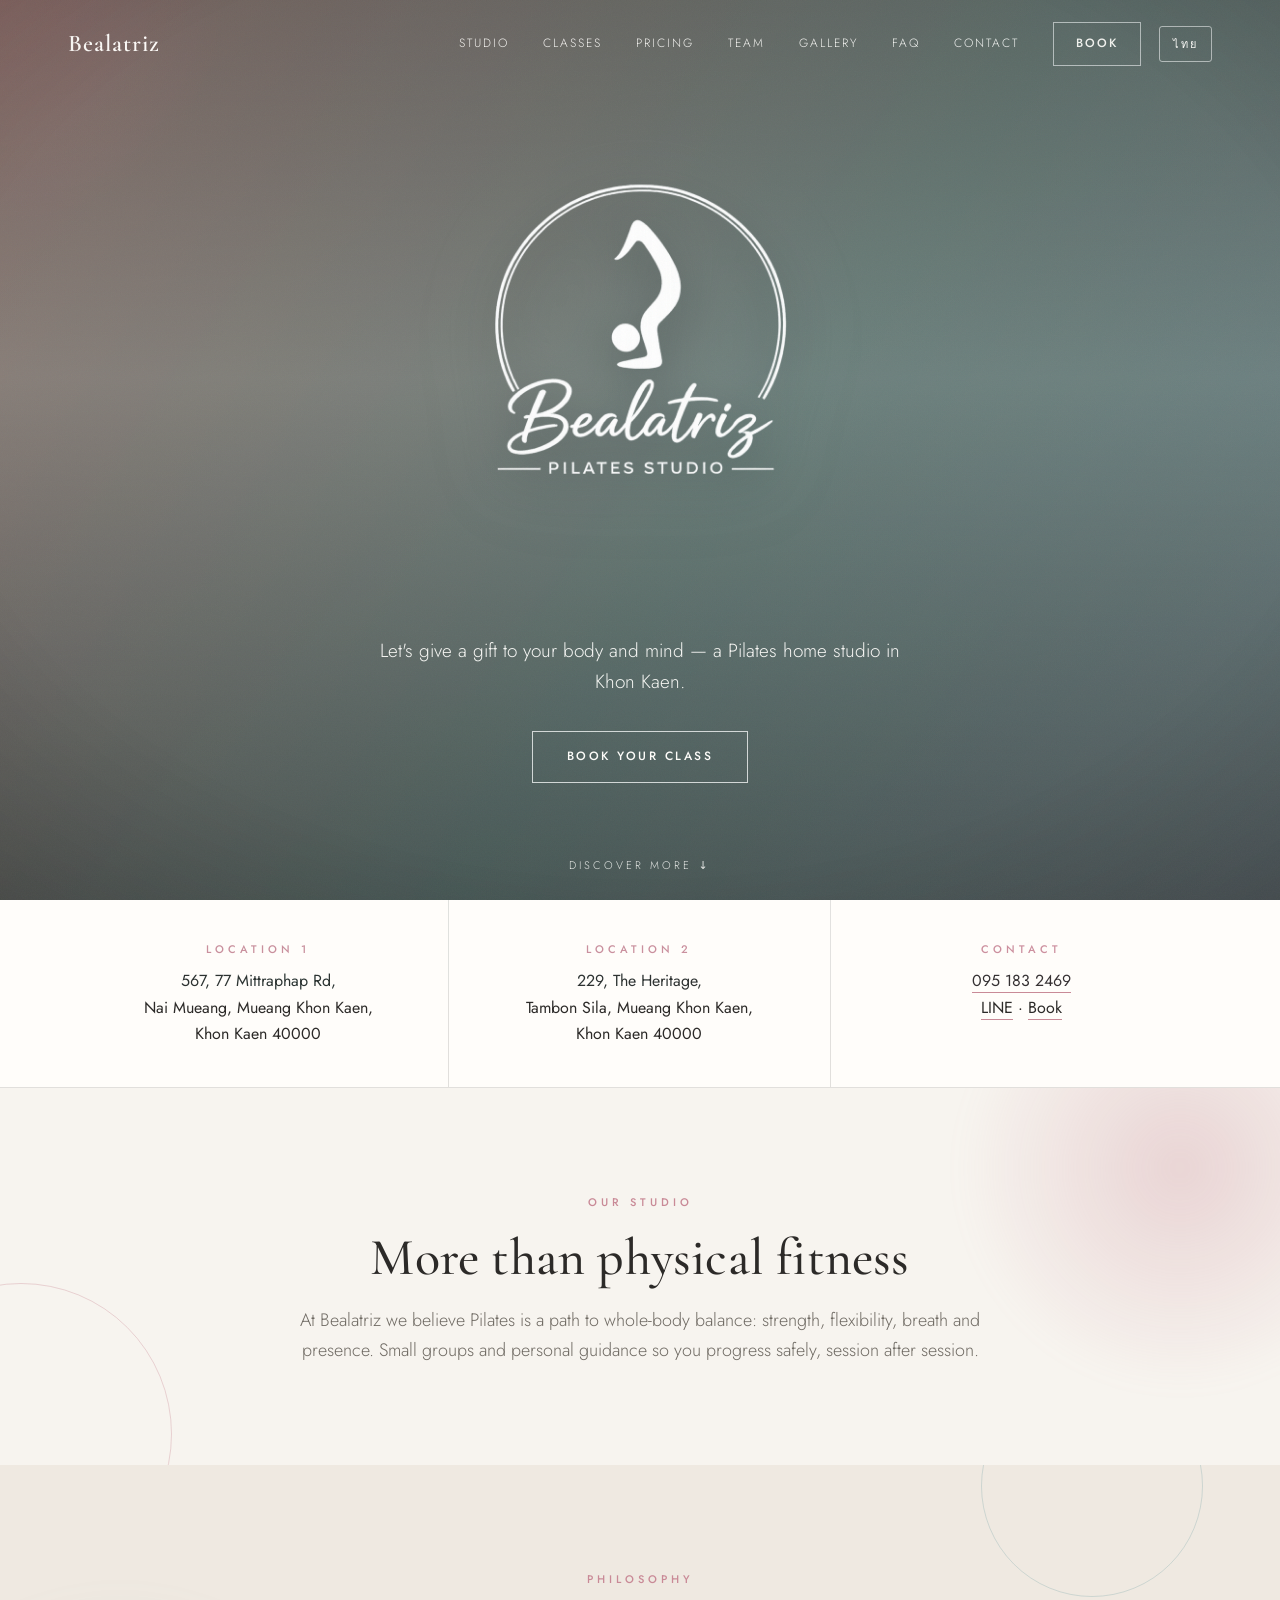
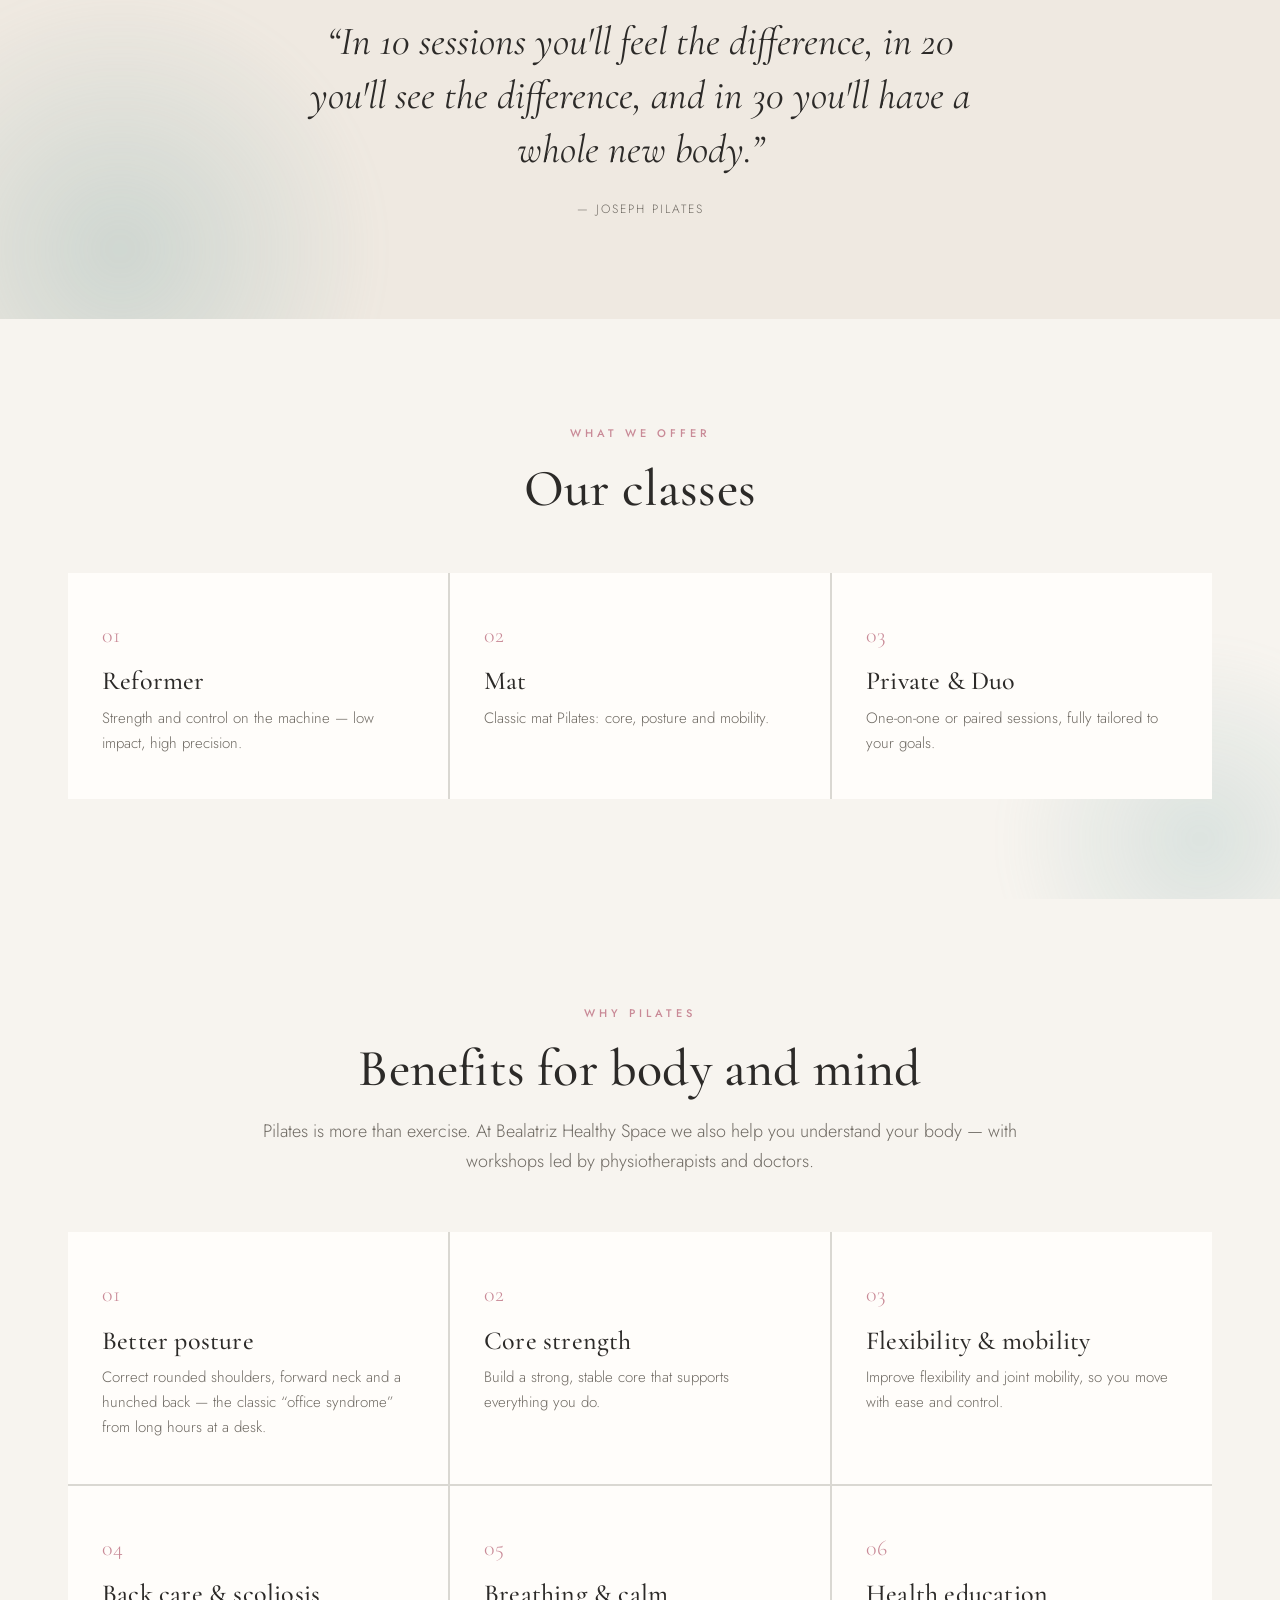
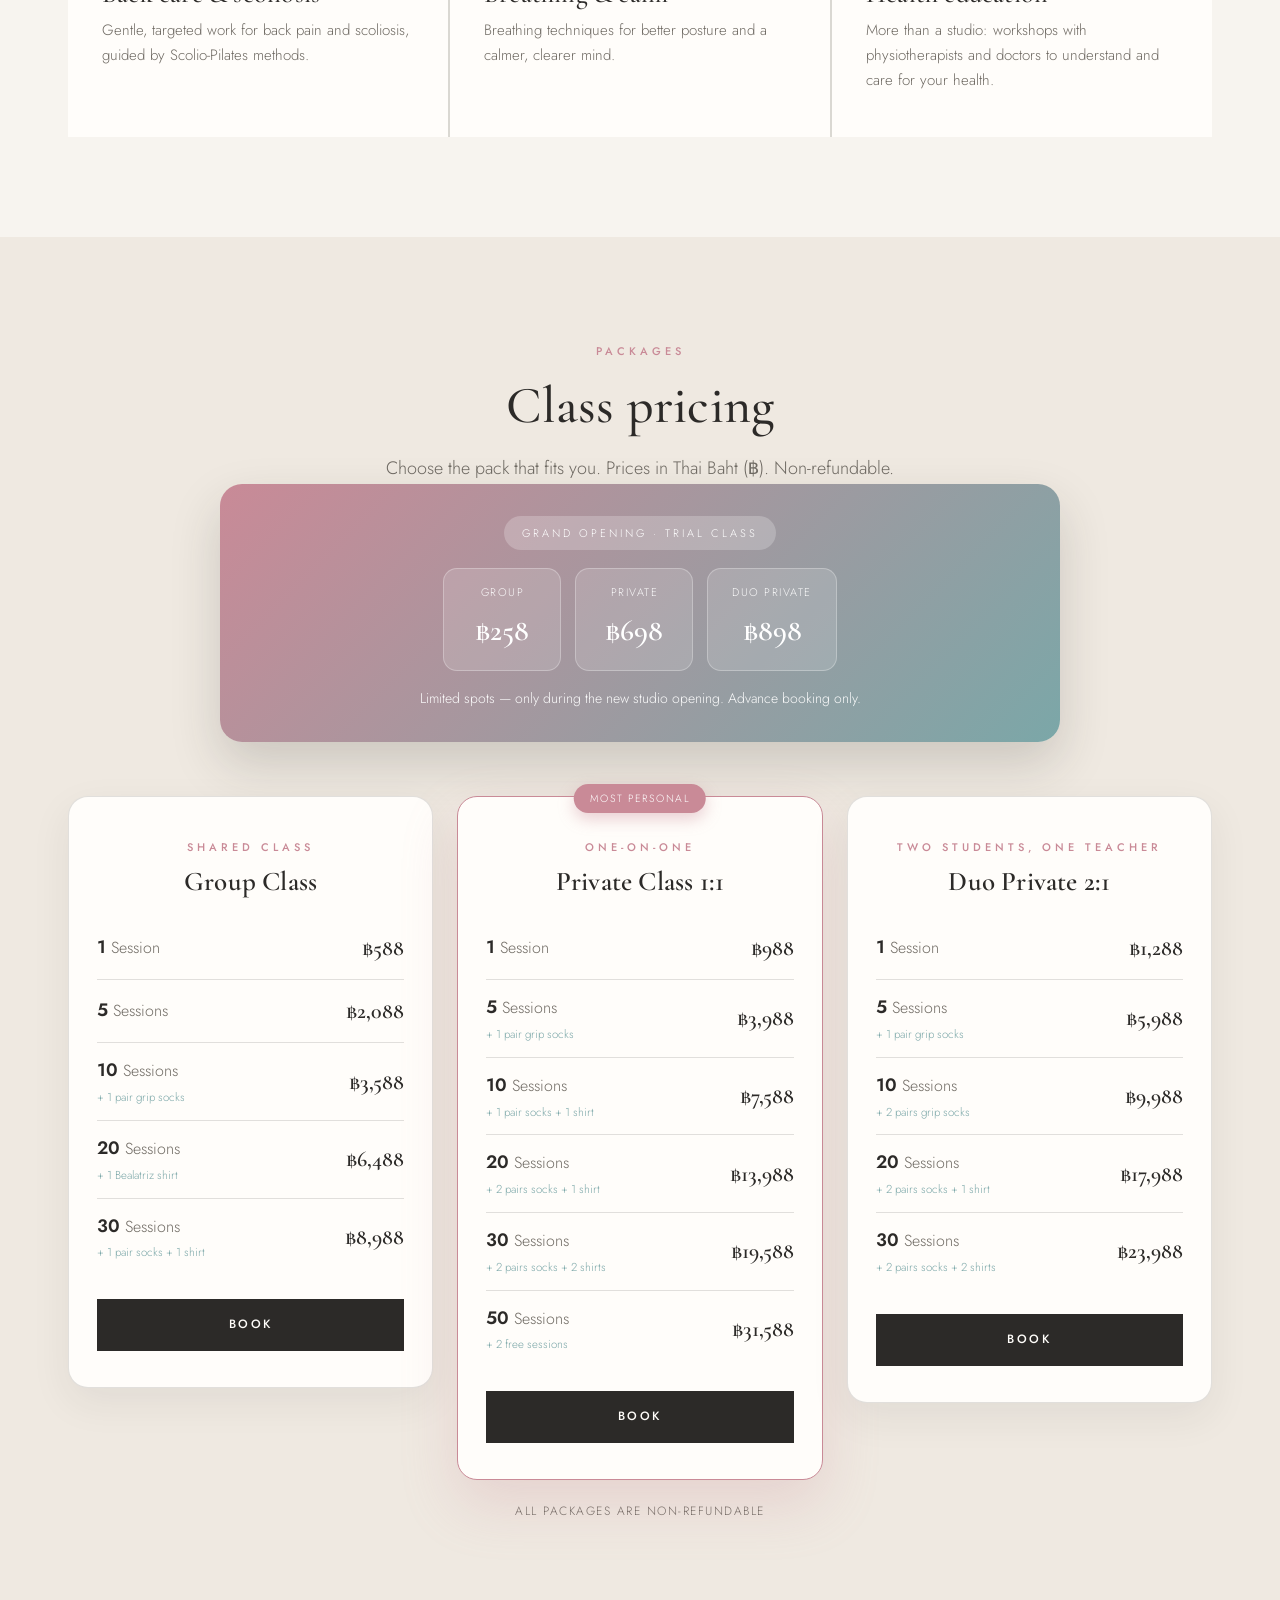
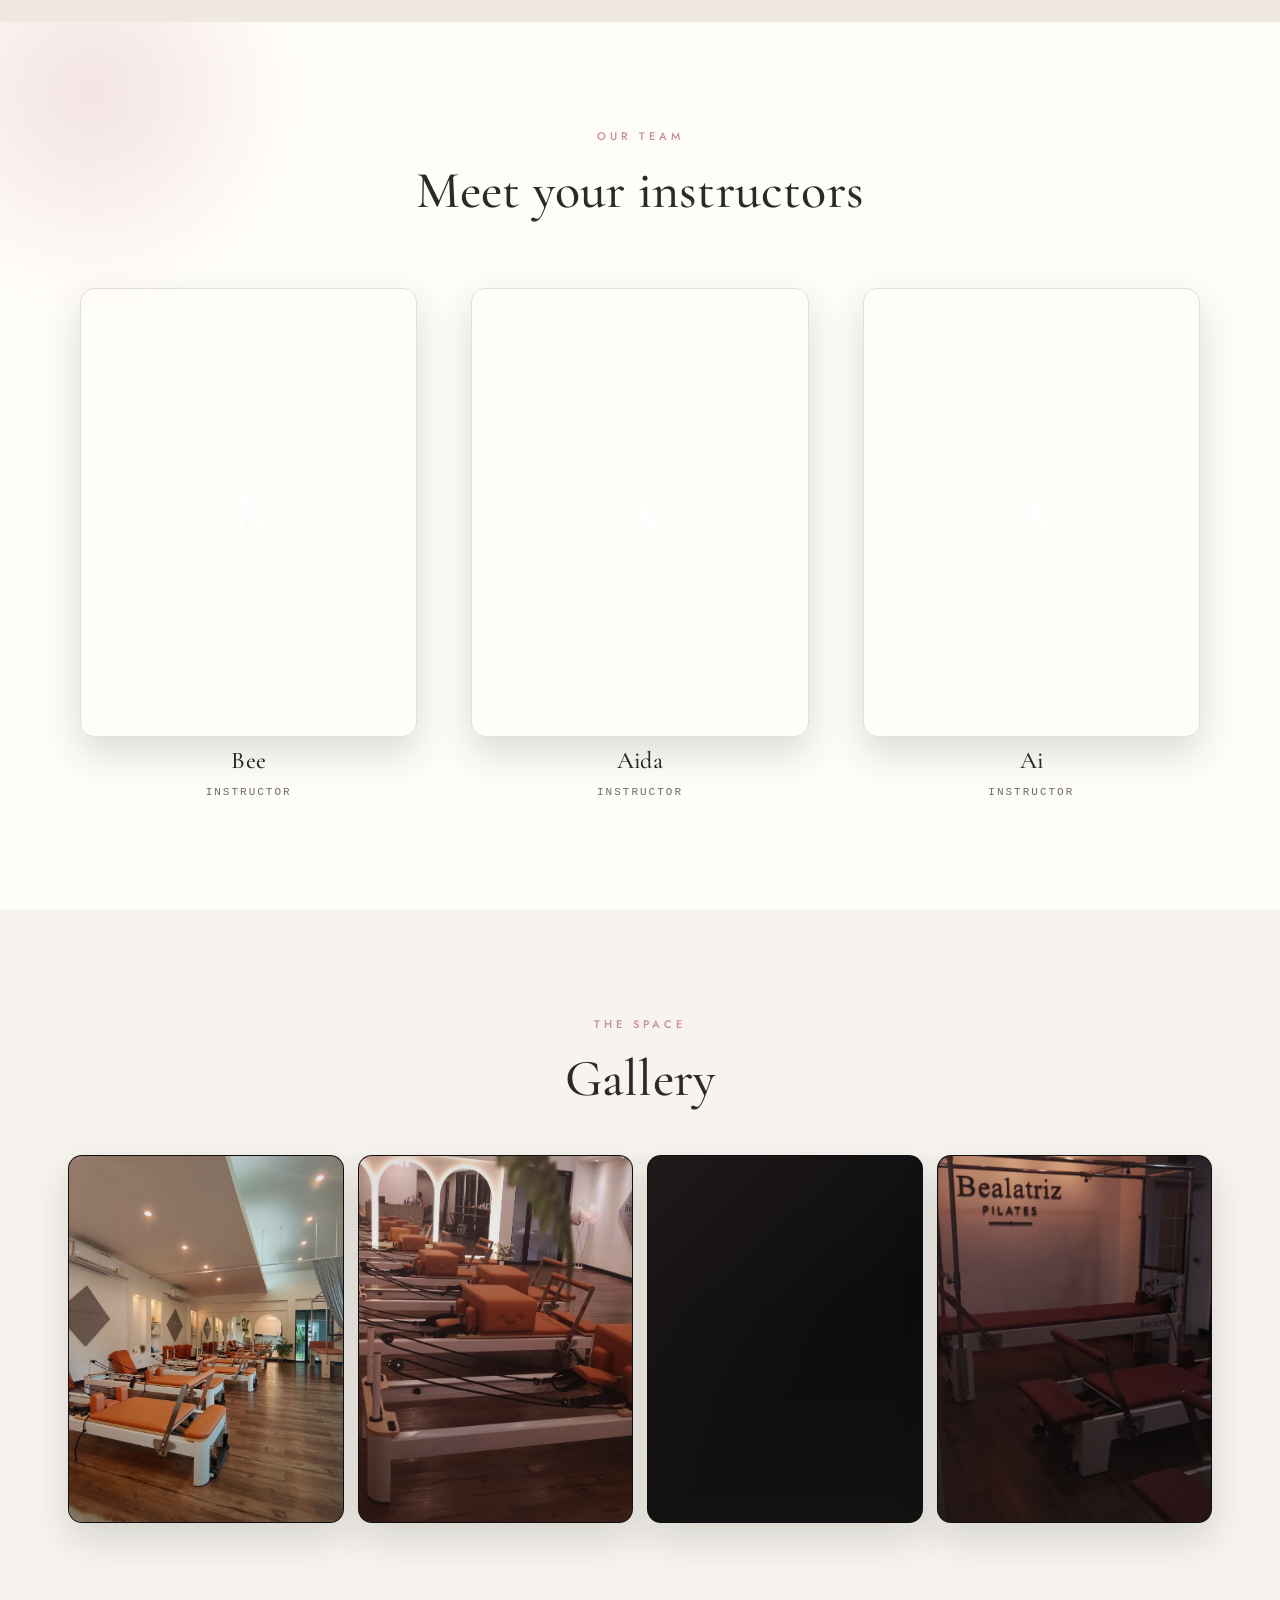
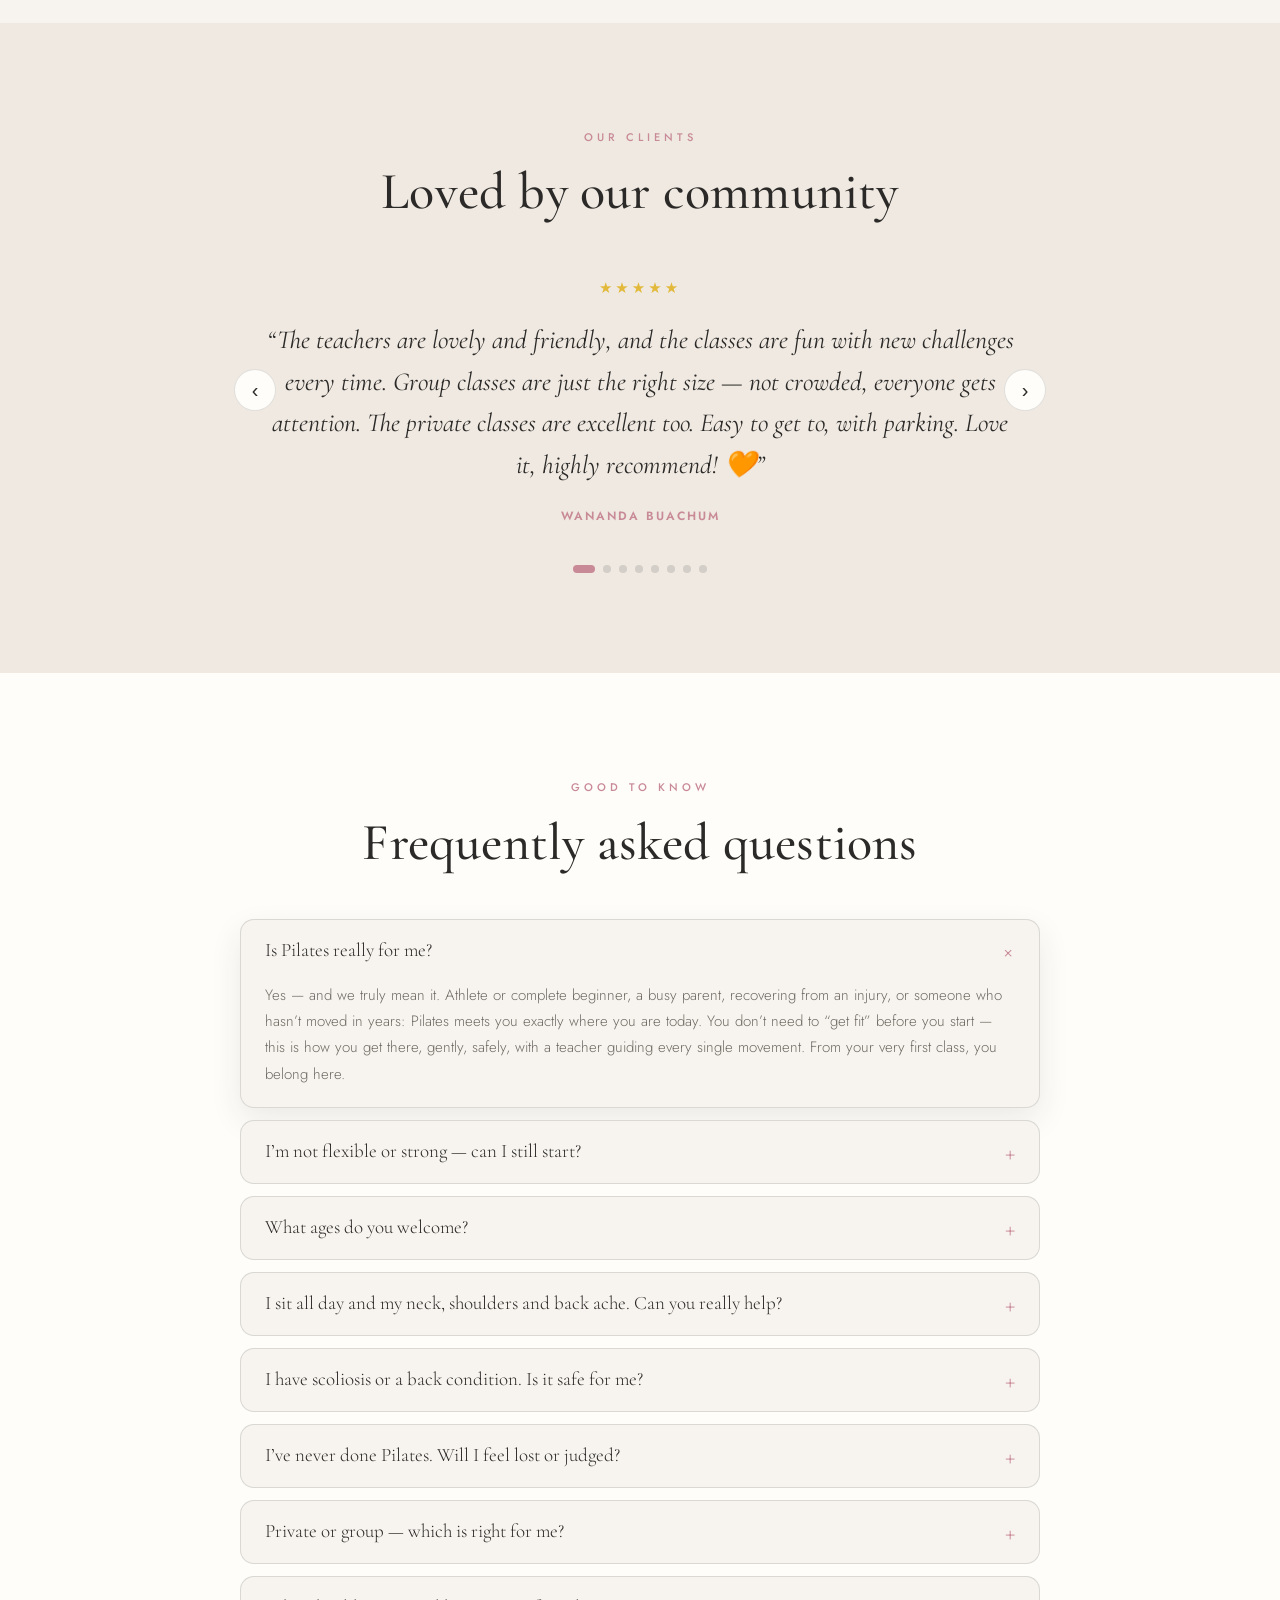
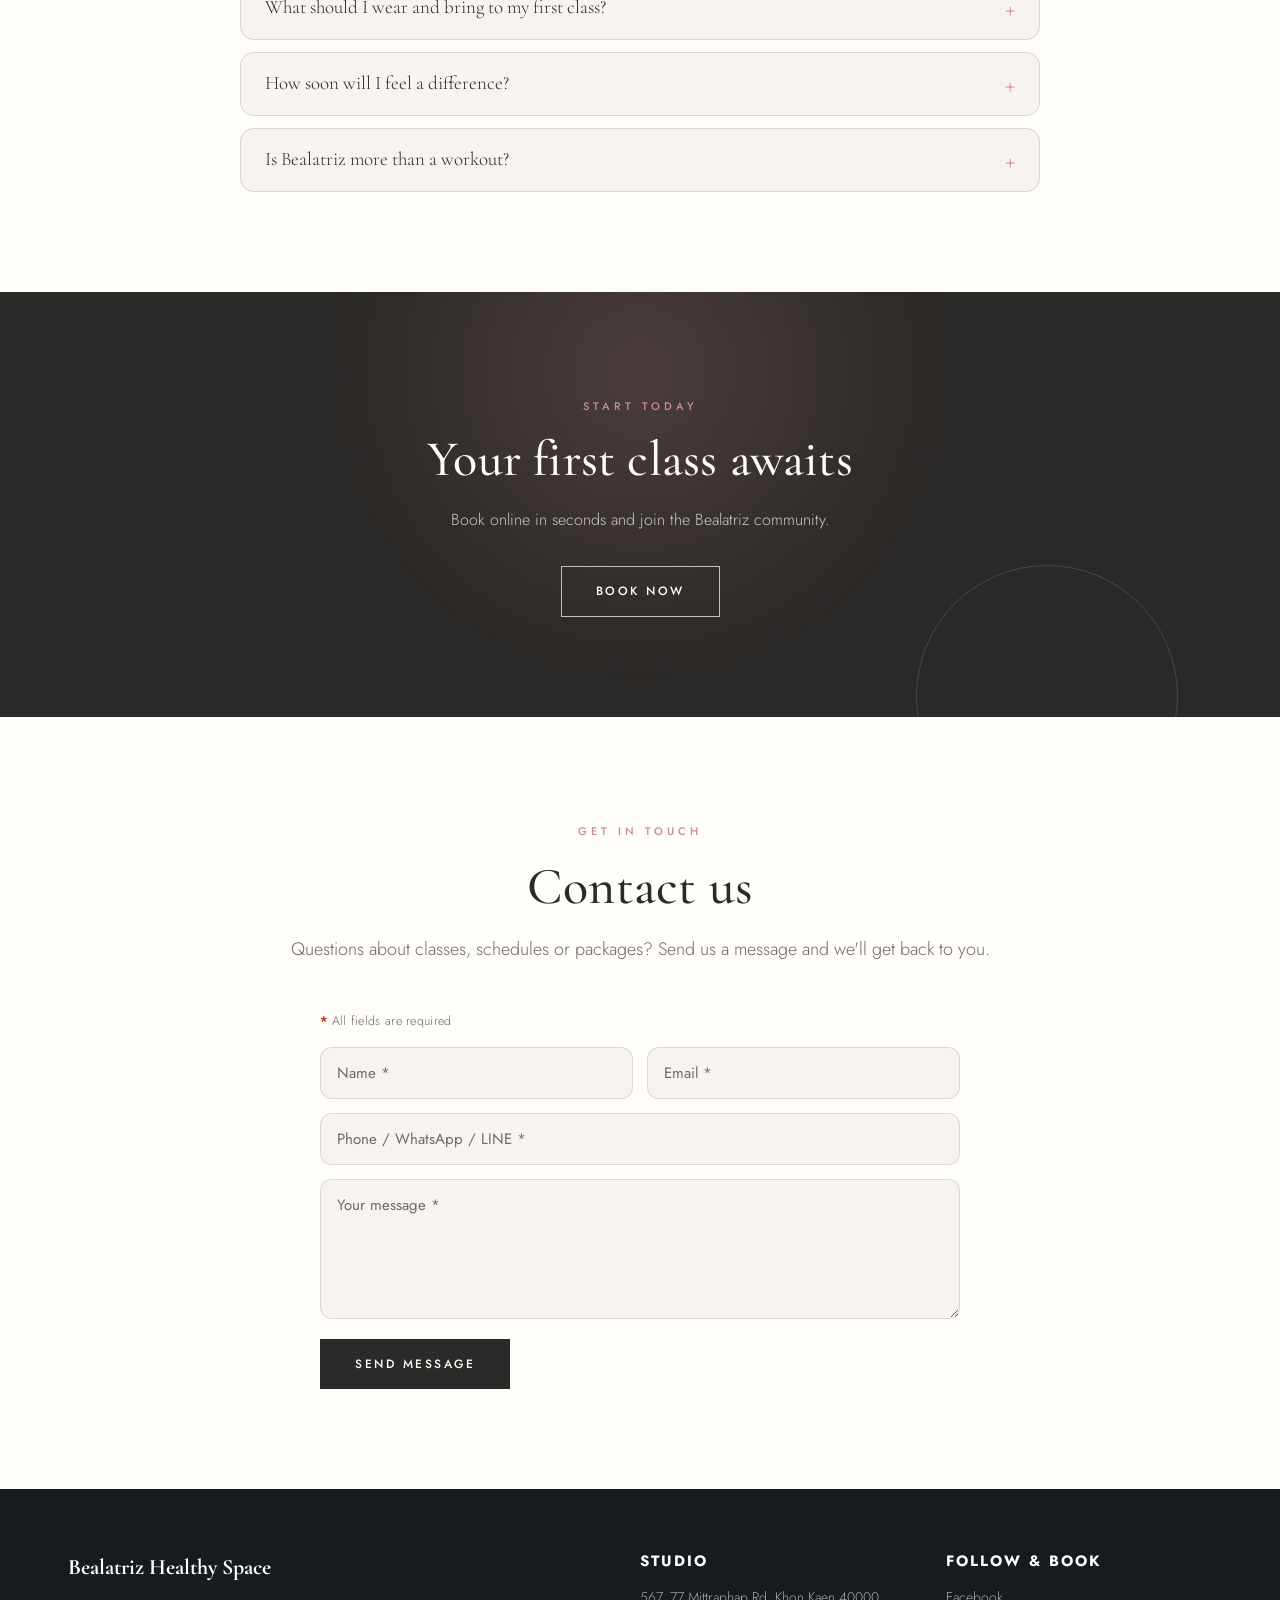
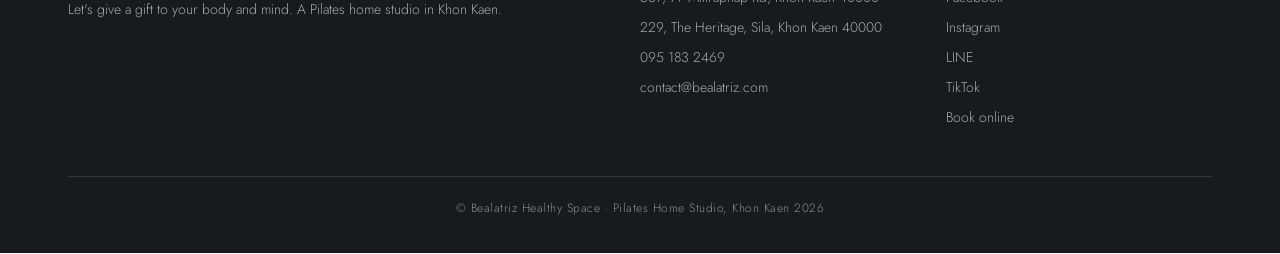
==== commit da8db384: "Add Pricing section (Group / Private 1:1 / Duo 2:1 packages + Grand Opening trial offer), bilingual " ====
--- a/preview.html
+++ b/preview.html
@@ -21,6 +21,7 @@
       <nav class="menu" id="menu">
         <a href="#estudio" data-en="Studio" data-th="สตูดิโอ">Studio</a>
         <a href="#clases" data-en="Classes" data-th="คลาสเรียน">Classes</a>
+        <a href="#precios" data-en="Pricing" data-th="ราคา">Pricing</a>
         <a href="#equipo" data-en="Team" data-th="ทีมงาน">Team</a>
         <a href="#galeria" data-en="Gallery" data-th="แกลเลอรี">Gallery</a>
         <a href="#faq" data-en="FAQ" data-th="คำถามที่พบบ่อย">FAQ</a>
@@ -106,6 +107,72 @@
 </section>
 
 <!-- TEAM -->
+<!-- PRICING -->
+<section class="block" id="precios" style="background:var(--bg2)">
+  <div class="wrap">
+    <div class="center">
+      <span class="eyebrow" data-en="Packages" data-th="แพ็กเกจ">Packages</span>
+      <h2 data-en="Class pricing" data-th="ราคาคลาส">Class pricing</h2>
+      <p class="lead" data-en="Choose the pack that fits you. Prices in Thai Baht (฿). Non-refundable." data-th="เลือกแพ็กเกจที่เหมาะกับคุณ ราคาเป็นเงินบาท (฿) ไม่สามารถคืนเงินได้">Choose the pack that fits you. Prices in Thai Baht (฿). Non-refundable.</p>
+    </div>
+
+    <!-- Grand opening offer -->
+    <div class="offer">
+      <span class="offer-tag" data-en="Grand Opening · Trial Class" data-th="โปรเปิดสาขา · คลาสทดลอง">Grand Opening · Trial Class</span>
+      <div class="offer-row">
+        <div><span data-en="Group" data-th="กลุ่ม">Group</span><b>฿258</b></div>
+        <div><span data-en="Private" data-th="ส่วนตัว">Private</span><b>฿698</b></div>
+        <div><span data-en="Duo Private" data-th="ส่วนตัวคู่">Duo Private</span><b>฿898</b></div>
+      </div>
+      <p data-en="Limited spots — only during the new studio opening. Advance booking only." data-th="จำนวนจำกัด เฉพาะช่วงเปิดสาขาใหม่ — จองล่วงหน้าเท่านั้น">Limited spots — only during the new studio opening. Advance booking only.</p>
+    </div>
+
+    <div class="price-grid">
+      <!-- Group -->
+      <div class="pcard">
+        <div class="pcard-head"><span class="eyebrow" data-en="Shared class" data-th="คลาสรวม">Shared class</span><h3 data-en="Group Class" data-th="คลาสกลุ่ม">Group Class</h3></div>
+        <ul class="ptiers">
+          <li><span class="pt-l"><span class="pt-s"><b>1</b> <i data-en="Session" data-th="ครั้ง">Session</i></span></span><span class="pt-p">฿588</span></li>
+          <li><span class="pt-l"><span class="pt-s"><b>5</b> <i data-en="Sessions" data-th="ครั้ง">Sessions</i></span></span><span class="pt-p">฿2,088</span></li>
+          <li><span class="pt-l"><span class="pt-s"><b>10</b> <i data-en="Sessions" data-th="ครั้ง">Sessions</i></span><span class="pt-gift" data-en="+ 1 pair grip socks" data-th="+ ถุงเท้าพิลาทิส 1 คู่">+ 1 pair grip socks</span></span><span class="pt-p">฿3,588</span></li>
+          <li><span class="pt-l"><span class="pt-s"><b>20</b> <i data-en="Sessions" data-th="ครั้ง">Sessions</i></span><span class="pt-gift" data-en="+ 1 Bealatriz shirt" data-th="+ เสื้อ Bealatriz 1 ตัว">+ 1 Bealatriz shirt</span></span><span class="pt-p">฿6,488</span></li>
+          <li><span class="pt-l"><span class="pt-s"><b>30</b> <i data-en="Sessions" data-th="ครั้ง">Sessions</i></span><span class="pt-gift" data-en="+ 1 pair socks + 1 shirt" data-th="+ ถุงเท้า 1 คู่ + เสื้อ 1 ตัว">+ 1 pair socks + 1 shirt</span></span><span class="pt-p">฿8,988</span></li>
+        </ul>
+        <a class="btn solid" href="javascript:void(0)" onclick="openBook()" data-en="Book" data-th="จอง">Book</a>
+      </div>
+
+      <!-- Private 1:1 (featured) -->
+      <div class="pcard featured">
+        <span class="pcard-badge" data-en="Most personal" data-th="ดูแลใกล้ชิดที่สุด">Most personal</span>
+        <div class="pcard-head"><span class="eyebrow" data-en="One-on-one" data-th="ตัวต่อตัว">One-on-one</span><h3 data-en="Private Class 1:1" data-th="คลาสส่วนตัว 1:1">Private Class 1:1</h3></div>
+        <ul class="ptiers">
+          <li><span class="pt-l"><span class="pt-s"><b>1</b> <i data-en="Session" data-th="ครั้ง">Session</i></span></span><span class="pt-p">฿988</span></li>
+          <li><span class="pt-l"><span class="pt-s"><b>5</b> <i data-en="Sessions" data-th="ครั้ง">Sessions</i></span><span class="pt-gift" data-en="+ 1 pair grip socks" data-th="+ ถุงเท้าพิลาทิส 1 คู่">+ 1 pair grip socks</span></span><span class="pt-p">฿3,988</span></li>
+          <li><span class="pt-l"><span class="pt-s"><b>10</b> <i data-en="Sessions" data-th="ครั้ง">Sessions</i></span><span class="pt-gift" data-en="+ 1 pair socks + 1 shirt" data-th="+ ถุงเท้า 1 คู่ + เสื้อ 1 ตัว">+ 1 pair socks + 1 shirt</span></span><span class="pt-p">฿7,588</span></li>
+          <li><span class="pt-l"><span class="pt-s"><b>20</b> <i data-en="Sessions" data-th="ครั้ง">Sessions</i></span><span class="pt-gift" data-en="+ 2 pairs socks + 1 shirt" data-th="+ ถุงเท้า 2 คู่ + เสื้อ 1 ตัว">+ 2 pairs socks + 1 shirt</span></span><span class="pt-p">฿13,988</span></li>
+          <li><span class="pt-l"><span class="pt-s"><b>30</b> <i data-en="Sessions" data-th="ครั้ง">Sessions</i></span><span class="pt-gift" data-en="+ 2 pairs socks + 2 shirts" data-th="+ ถุงเท้า 2 คู่ + เสื้อ 2 ตัว">+ 2 pairs socks + 2 shirts</span></span><span class="pt-p">฿19,588</span></li>
+          <li><span class="pt-l"><span class="pt-s"><b>50</b> <i data-en="Sessions" data-th="ครั้ง">Sessions</i></span><span class="pt-gift" data-en="+ 2 free sessions" data-th="+ ฟรี 2 คลาส">+ 2 free sessions</span></span><span class="pt-p">฿31,588</span></li>
+        </ul>
+        <a class="btn solid" href="javascript:void(0)" onclick="openBook()" data-en="Book" data-th="จอง">Book</a>
+      </div>
+
+      <!-- Duo 2:1 -->
+      <div class="pcard">
+        <div class="pcard-head"><span class="eyebrow" data-en="Two students, one teacher" data-th="สองคน ครูหนึ่งคน">Two students, one teacher</span><h3 data-en="Duo Private 2:1" data-th="ส่วนตัวคู่ 2:1">Duo Private 2:1</h3></div>
+        <ul class="ptiers">
+          <li><span class="pt-l"><span class="pt-s"><b>1</b> <i data-en="Session" data-th="ครั้ง">Session</i></span></span><span class="pt-p">฿1,288</span></li>
+          <li><span class="pt-l"><span class="pt-s"><b>5</b> <i data-en="Sessions" data-th="ครั้ง">Sessions</i></span><span class="pt-gift" data-en="+ 1 pair grip socks" data-th="+ ถุงเท้าพิลาทิส 1 คู่">+ 1 pair grip socks</span></span><span class="pt-p">฿5,988</span></li>
+          <li><span class="pt-l"><span class="pt-s"><b>10</b> <i data-en="Sessions" data-th="ครั้ง">Sessions</i></span><span class="pt-gift" data-en="+ 2 pairs grip socks" data-th="+ ถุงเท้าพิลาทิส 2 คู่">+ 2 pairs grip socks</span></span><span class="pt-p">฿9,988</span></li>
+          <li><span class="pt-l"><span class="pt-s"><b>20</b> <i data-en="Sessions" data-th="ครั้ง">Sessions</i></span><span class="pt-gift" data-en="+ 2 pairs socks + 1 shirt" data-th="+ ถุงเท้า 2 คู่ + เสื้อ 1 ตัว">+ 2 pairs socks + 1 shirt</span></span><span class="pt-p">฿17,988</span></li>
+          <li><span class="pt-l"><span class="pt-s"><b>30</b> <i data-en="Sessions" data-th="ครั้ง">Sessions</i></span><span class="pt-gift" data-en="+ 2 pairs socks + 2 shirts" data-th="+ ถุงเท้า 2 คู่ + เสื้อ 2 ตัว">+ 2 pairs socks + 2 shirts</span></span><span class="pt-p">฿23,988</span></li>
+        </ul>
+        <a class="btn solid" href="javascript:void(0)" onclick="openBook()" data-en="Book" data-th="จอง">Book</a>
+      </div>
+    </div>
+    <p class="pnote" data-en="All packages are non-refundable" data-th="ทุกแพ็กเกจไม่สามารถคืนเงินได้">All packages are non-refundable</p>
+  </div>
+</section>
+
 <section class="block" id="equipo" style="background:var(--white)">
   <div class="wrap">
     <div class="center"><span class="eyebrow" data-en="Our team" data-th="ทีมงานของเรา">Our team</span><h2 data-en="Meet your instructors" data-th="พบกับครูผู้สอนของคุณ">Meet your instructors</h2></div>
--- a/css/styles.css
+++ b/css/styles.css
@@ -370,3 +370,32 @@
   .menu.open .btn:hover{background:#e8c98a;color:#1a1a1a;border-color:#e8c98a;}
   section.block{padding:70px 0;}
 }
+
+/* ===== Pricing ===== */
+.offer{max-width:840px;margin:0 auto 54px;text-align:center;background:linear-gradient(135deg,var(--accent),var(--accent2));color:#fff;border-radius:22px;padding:32px 28px;box-shadow:0 22px 50px rgba(44,42,40,.18);position:relative;z-index:1;}
+.offer-tag{display:inline-block;font-family:var(--sans);font-size:11px;letter-spacing:3px;text-transform:uppercase;background:rgba(255,255,255,.22);padding:8px 18px;border-radius:20px;margin-bottom:18px;}
+.offer-row{display:flex;justify-content:center;gap:14px;flex-wrap:wrap;margin-bottom:16px;}
+.offer-row>div{background:rgba(255,255,255,.14);border:1px solid rgba(255,255,255,.28);border-radius:14px;padding:14px 24px;min-width:118px;}
+.offer-row span{display:block;font-family:var(--sans);font-size:11px;letter-spacing:1.5px;text-transform:uppercase;opacity:.92;margin-bottom:5px;}
+.offer-row b{font-family:var(--serif);font-size:30px;font-weight:600;}
+.offer>p{font-size:14px;opacity:.95;max-width:520px;margin:0 auto;font-weight:300;}
+.price-grid{display:grid;grid-template-columns:repeat(3,1fr);gap:24px;align-items:start;position:relative;z-index:1;}
+.pcard{position:relative;background:var(--white);border:1px solid var(--line);border-radius:20px;padding:36px 28px;display:flex;flex-direction:column;box-shadow:0 14px 40px rgba(44,42,40,.07);transition:transform .4s,box-shadow .4s;}
+.pcard:hover{transform:translateY(-6px);box-shadow:0 26px 56px rgba(44,42,40,.14);}
+.pcard.featured{border:1px solid var(--accent);box-shadow:0 24px 56px rgba(201,138,151,.24);}
+.pcard-badge{position:absolute;top:-13px;left:50%;transform:translateX(-50%);background:var(--accent);color:#fff;font-family:var(--sans);font-size:10.5px;letter-spacing:1.5px;text-transform:uppercase;padding:6px 16px;border-radius:20px;white-space:nowrap;box-shadow:0 6px 16px rgba(201,138,151,.4);}
+.pcard-head{text-align:center;margin-bottom:20px;}
+.pcard-head h3{font-family:var(--serif);font-size:27px;color:var(--ink);margin:8px 0 0;font-weight:600;}
+.ptiers{list-style:none;margin:0 0 24px;padding:0;flex:1;}
+.ptiers li{display:flex;justify-content:space-between;align-items:center;gap:12px;padding:13px 0;border-bottom:1px solid var(--line);}
+.ptiers li:last-child{border-bottom:none;}
+.pt-l{display:flex;flex-direction:column;text-align:left;gap:2px;}
+.pt-s{font-family:var(--sans);font-size:16px;color:var(--ink);font-weight:300;}
+.pt-s b{font-weight:600;font-size:18px;}
+.pt-s i{font-style:normal;color:var(--muted);}
+.pt-gift{font-size:11.5px;color:var(--accent2);}
+.pt-p{font-family:var(--serif);font-size:22px;font-weight:600;color:var(--ink);white-space:nowrap;}
+.pcard .btn{width:100%;text-align:center;margin-top:auto;}
+.pnote{text-align:center;font-family:var(--sans);font-size:12px;color:var(--muted);letter-spacing:1.5px;margin-top:22px;text-transform:uppercase;}
+body.th .offer-tag,body.th .offer-row span,body.th .pt-gift,body.th .pcard-badge{letter-spacing:.5px;}
+@media(max-width:900px){.price-grid{grid-template-columns:1fr;max-width:440px;margin-left:auto;margin-right:auto;}}
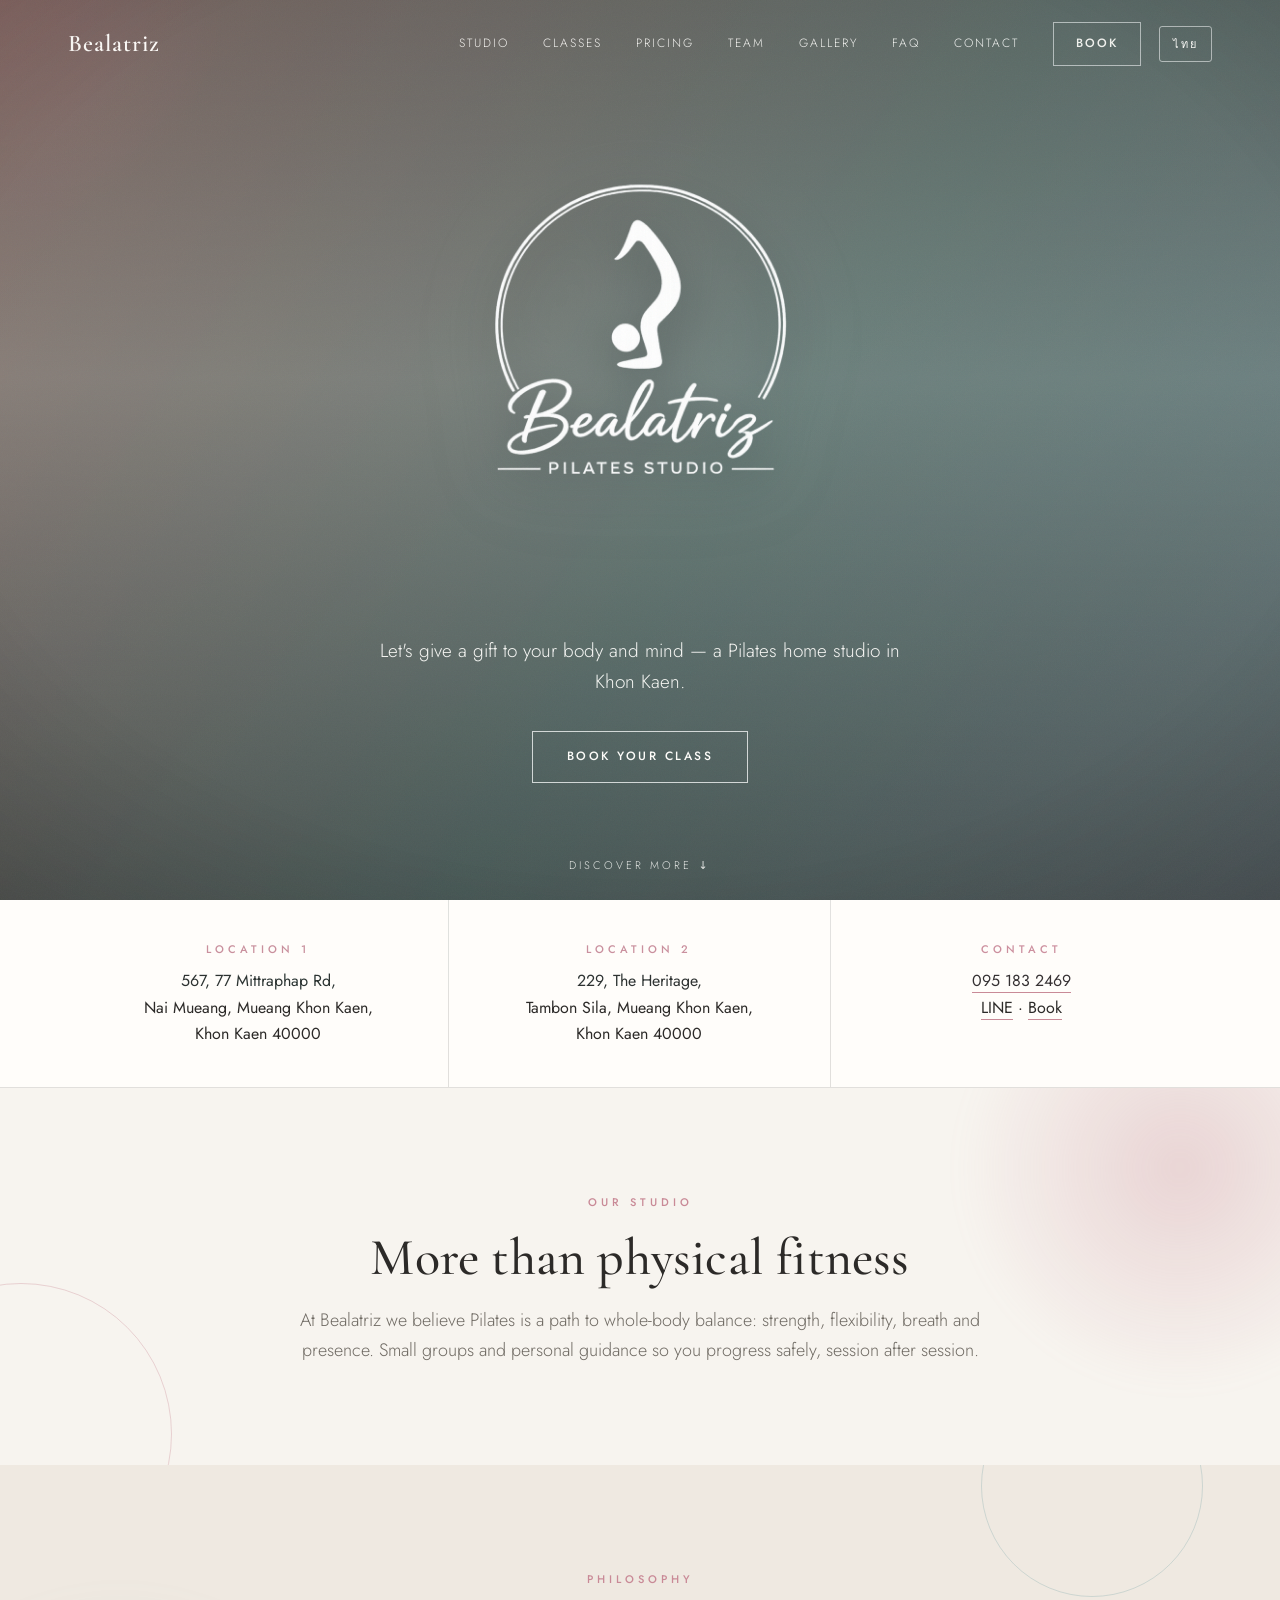
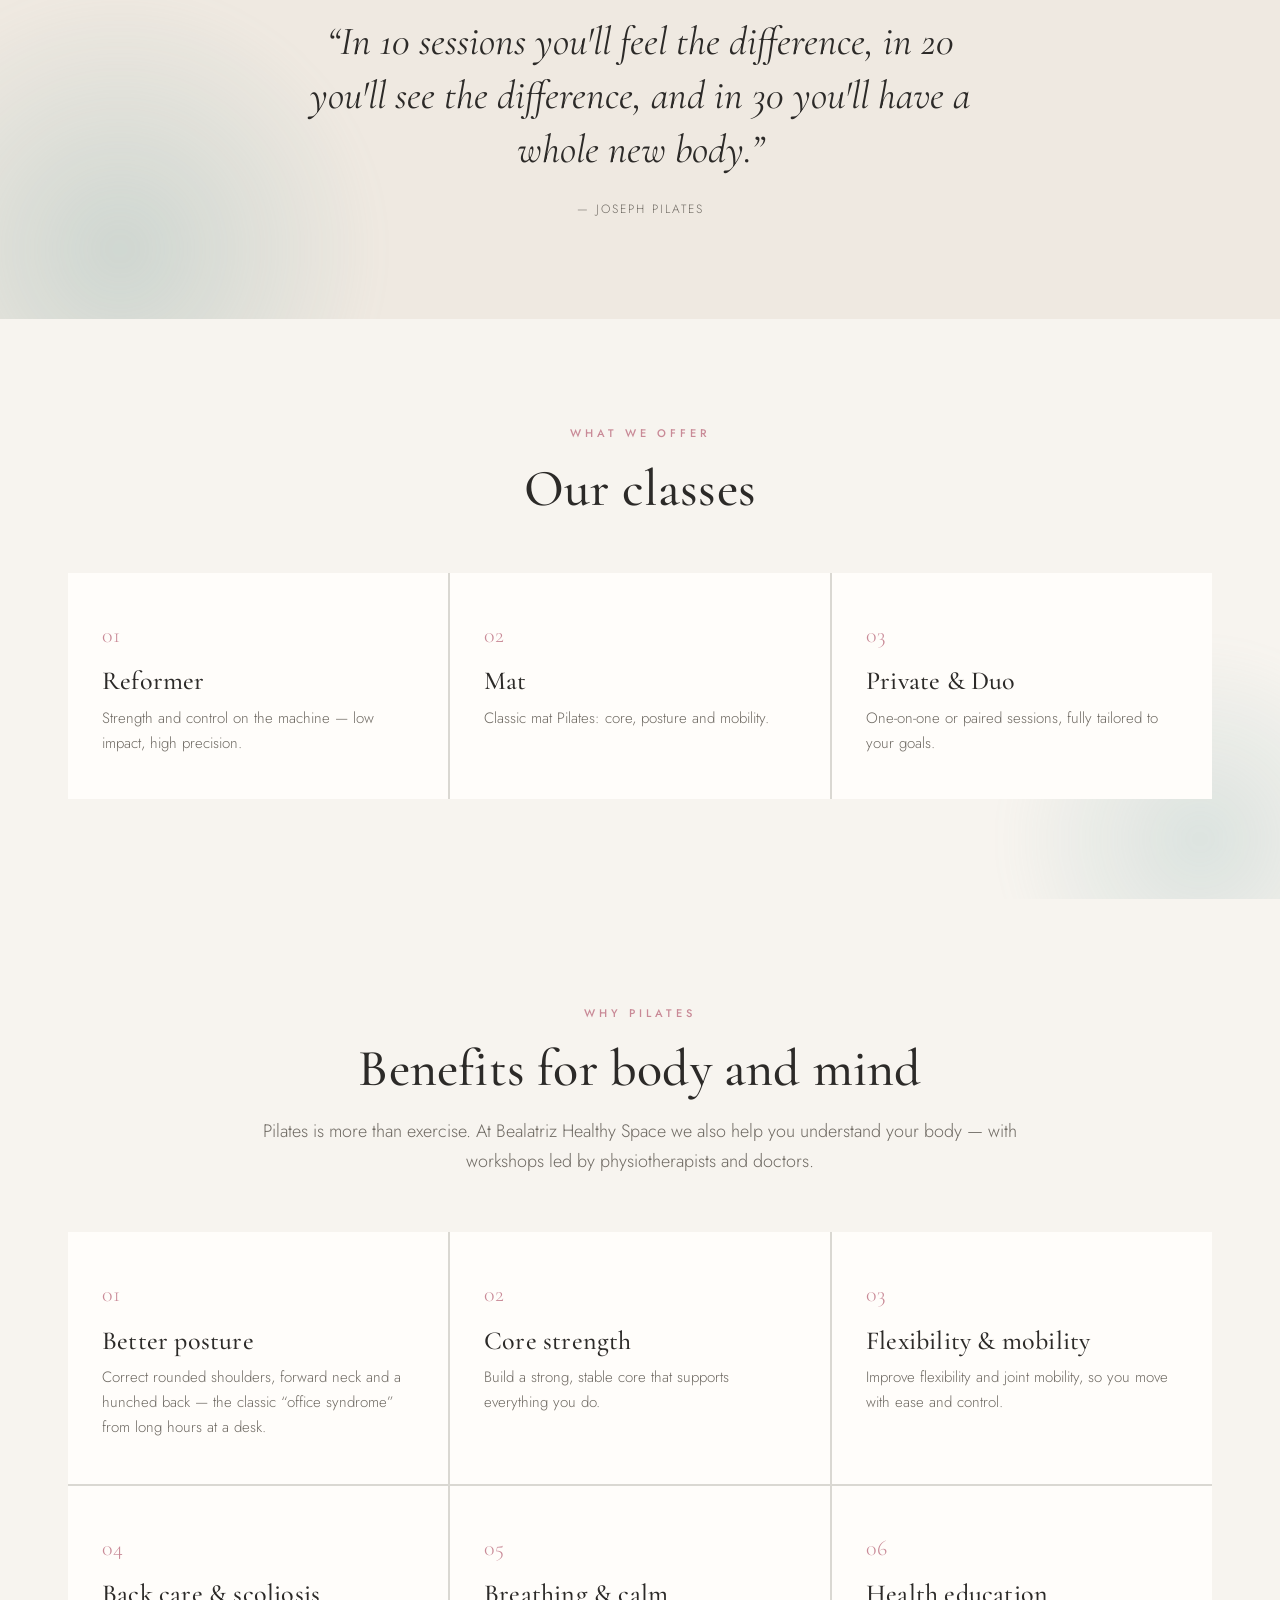
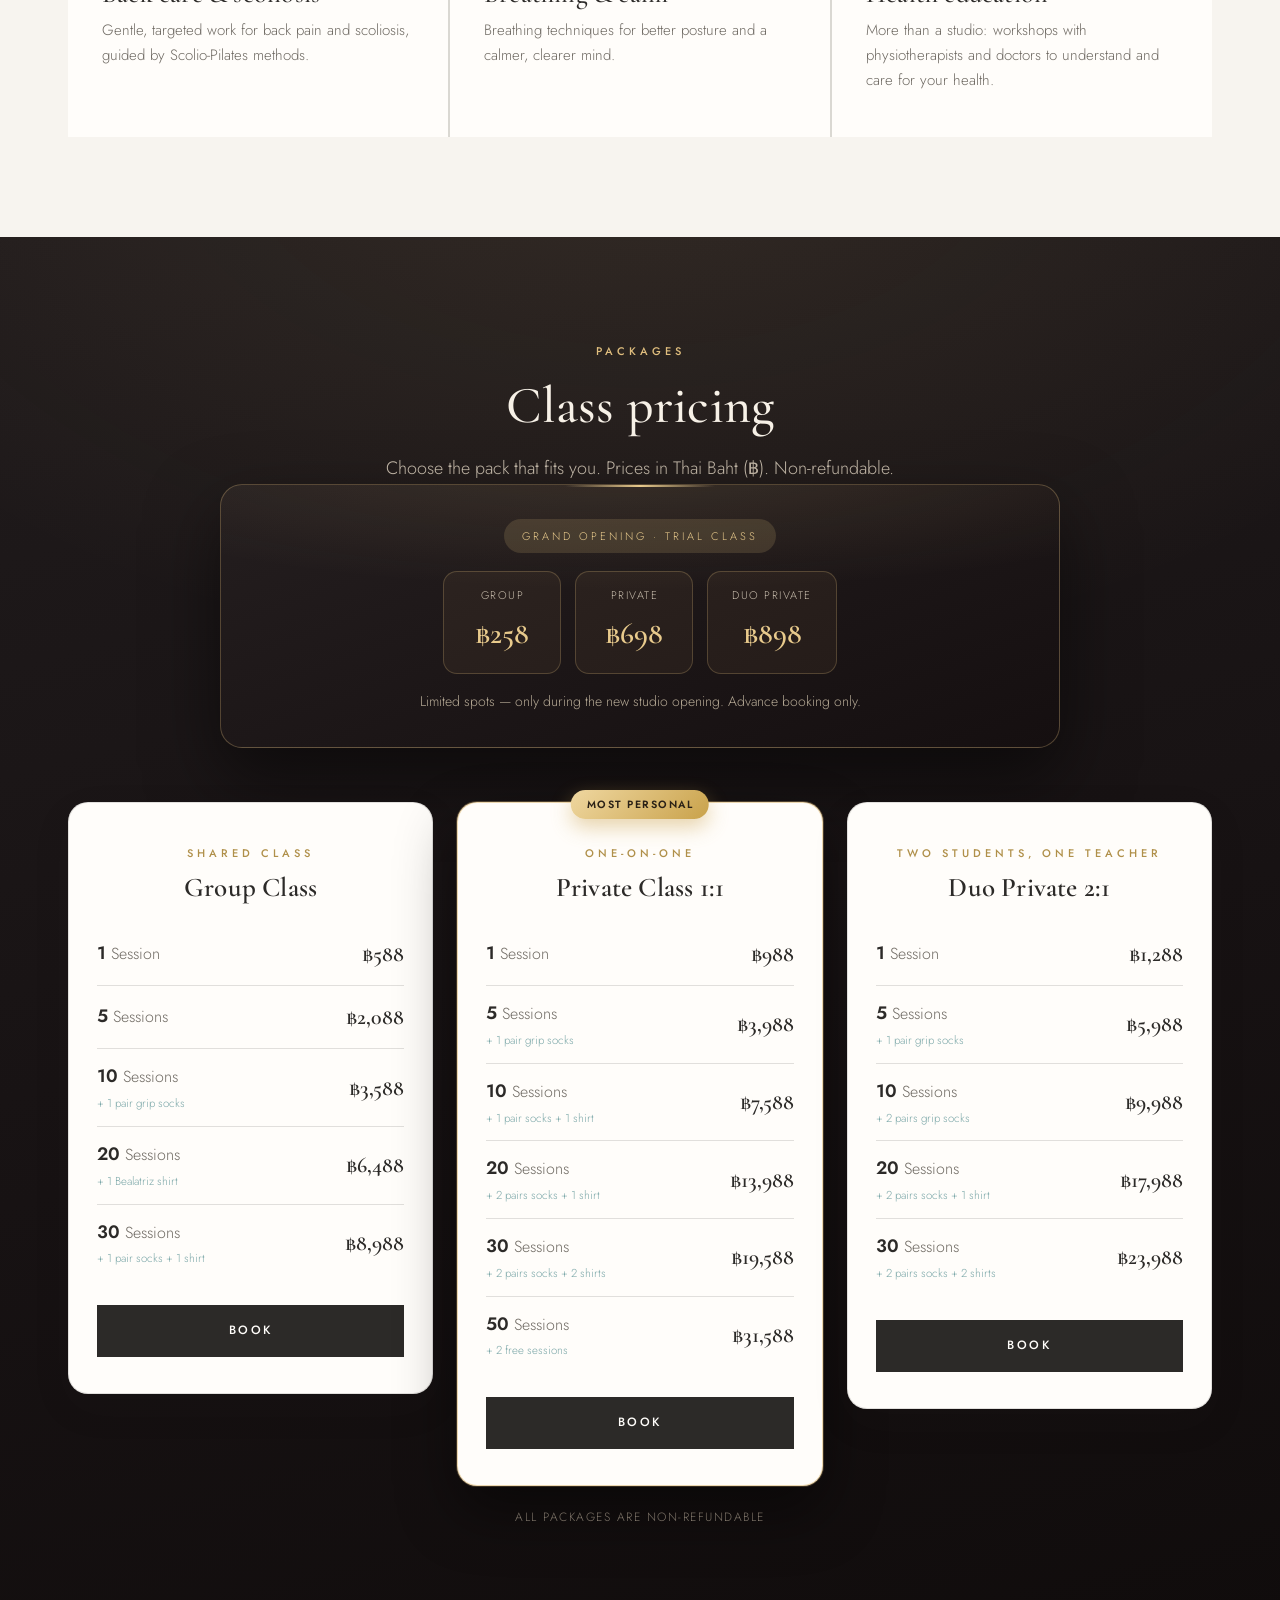
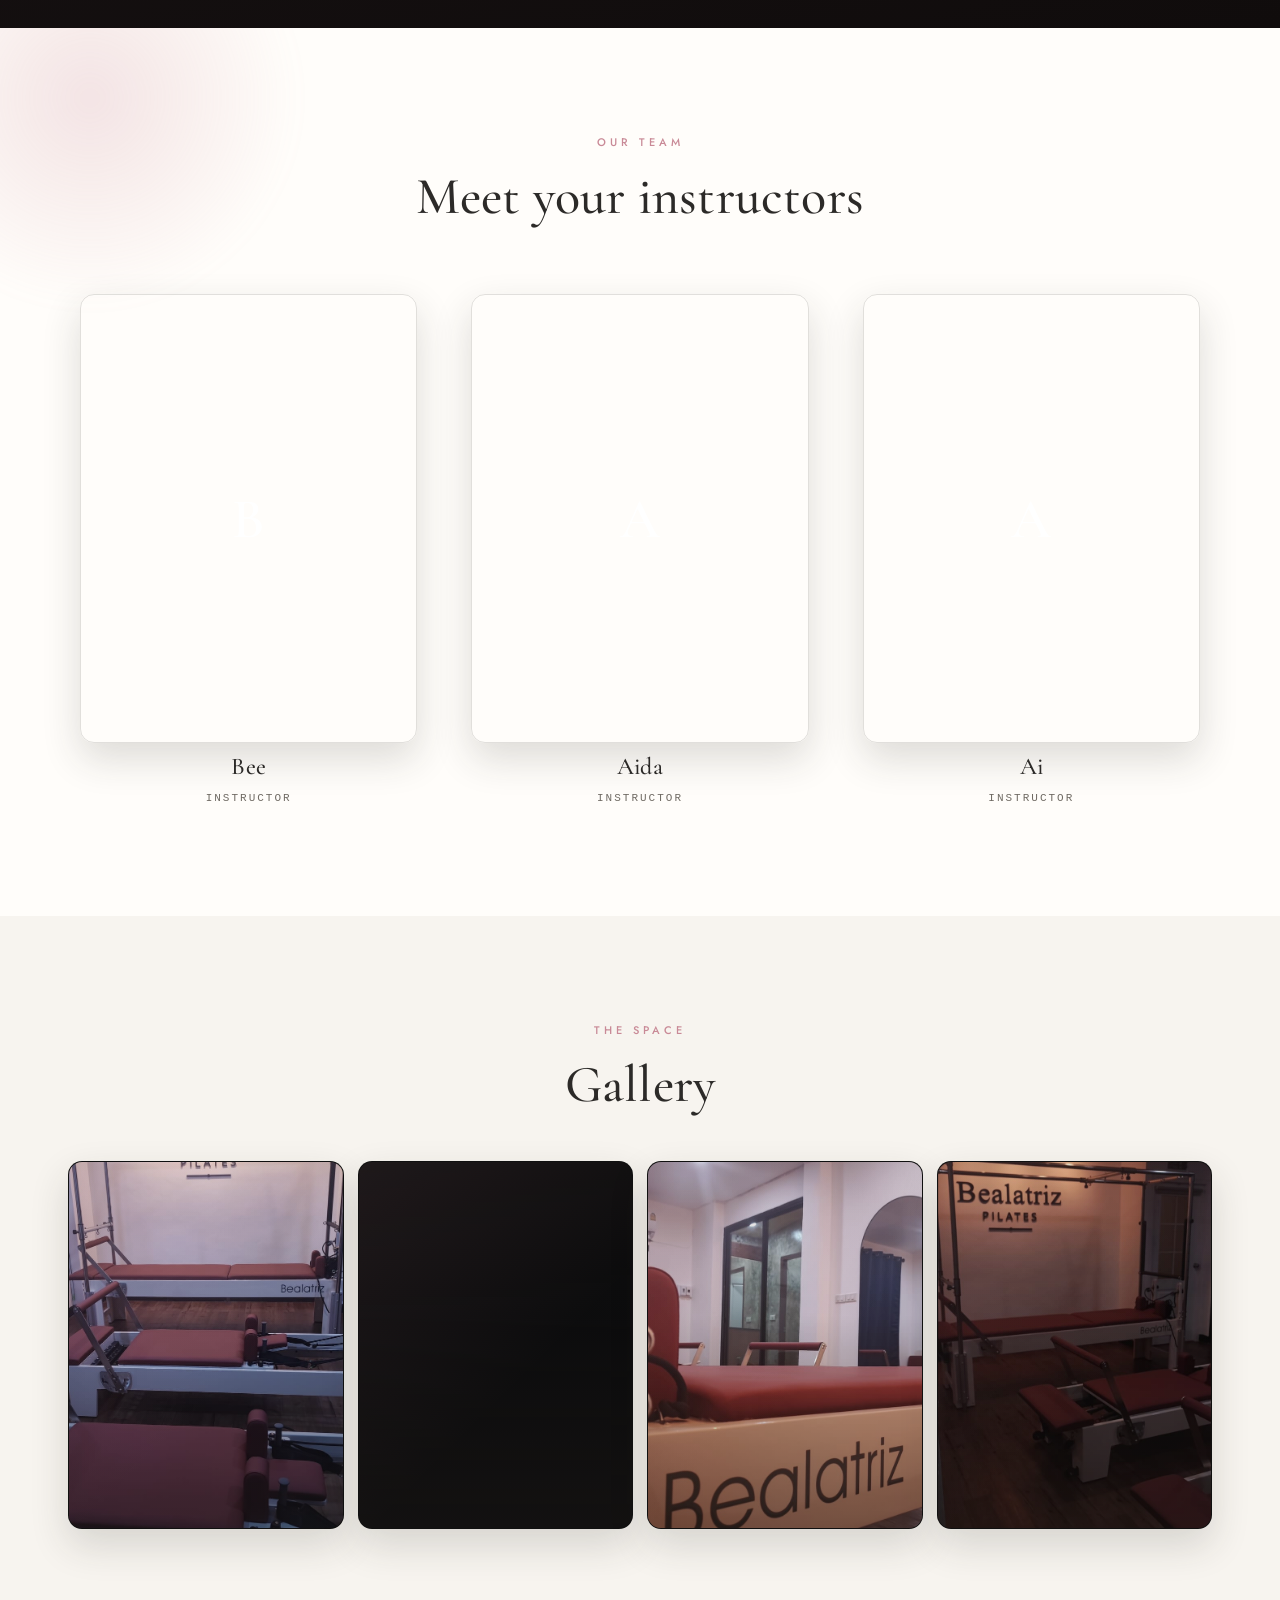
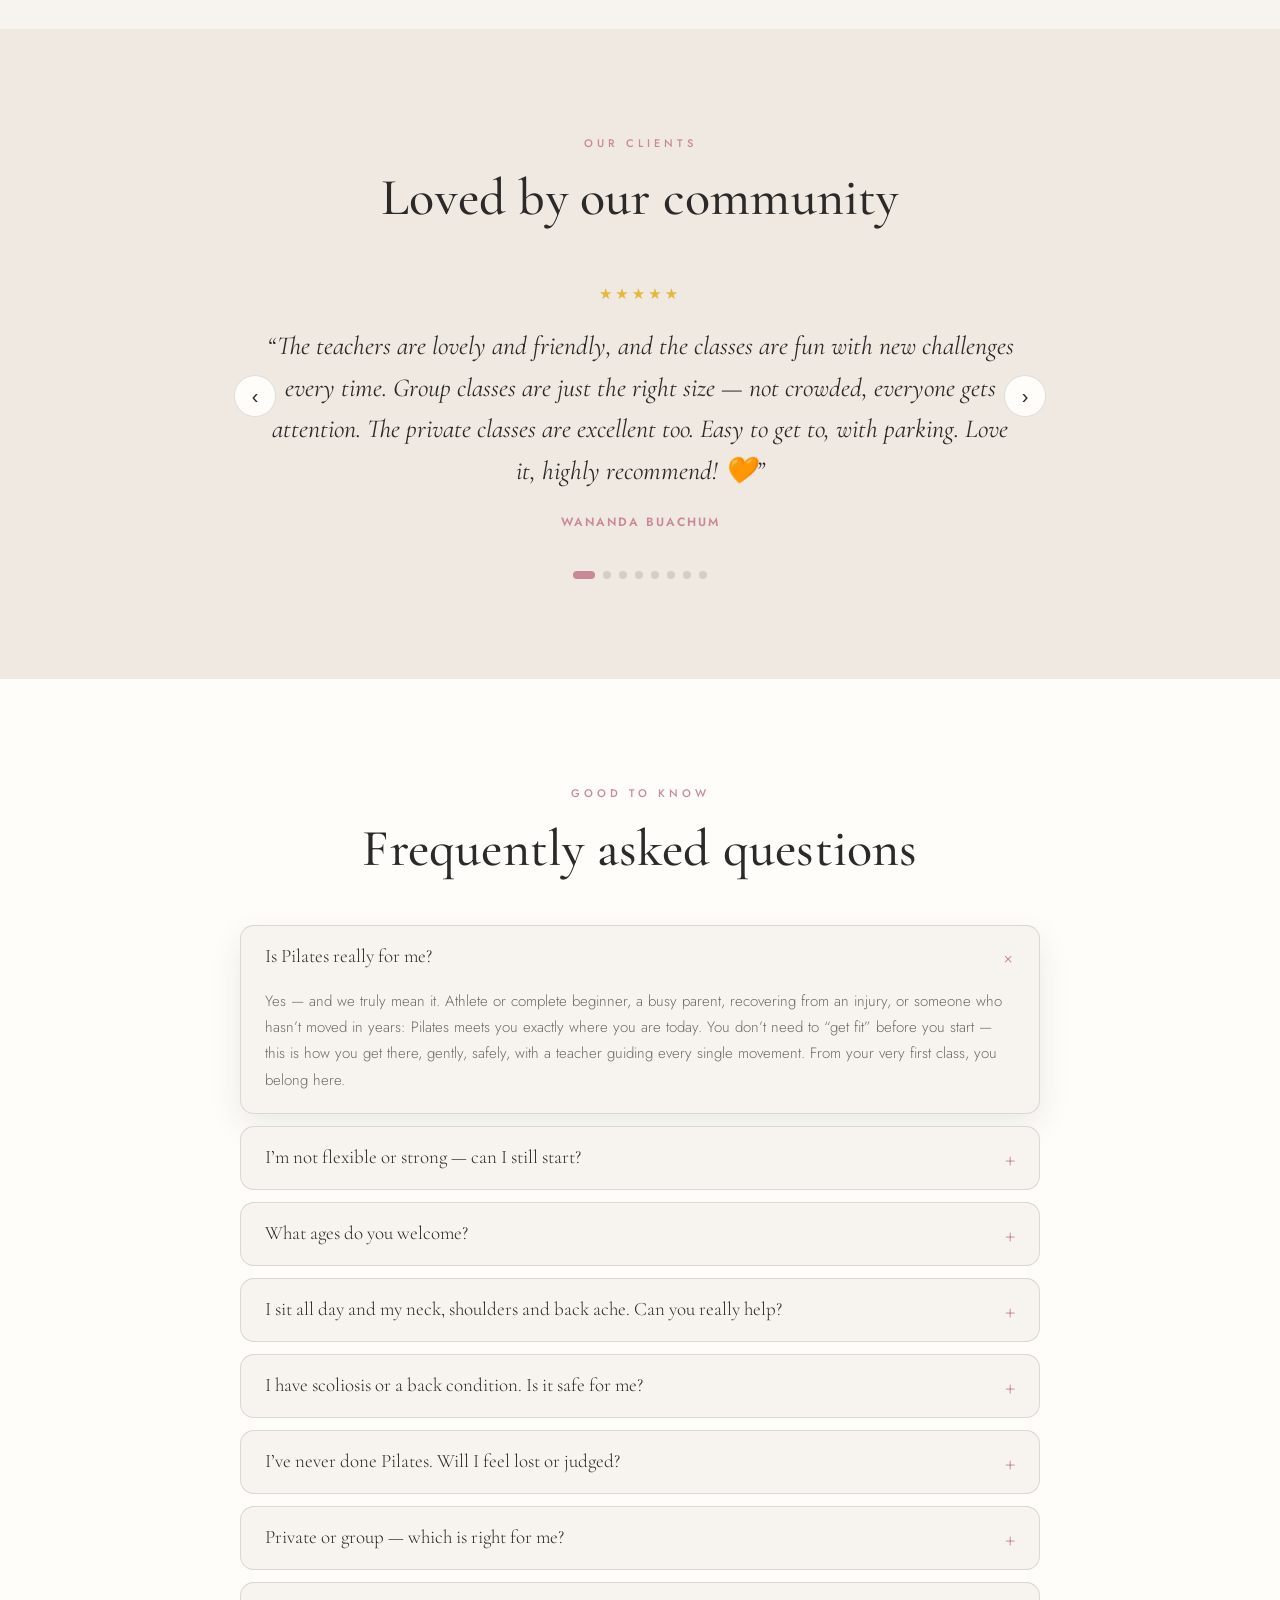
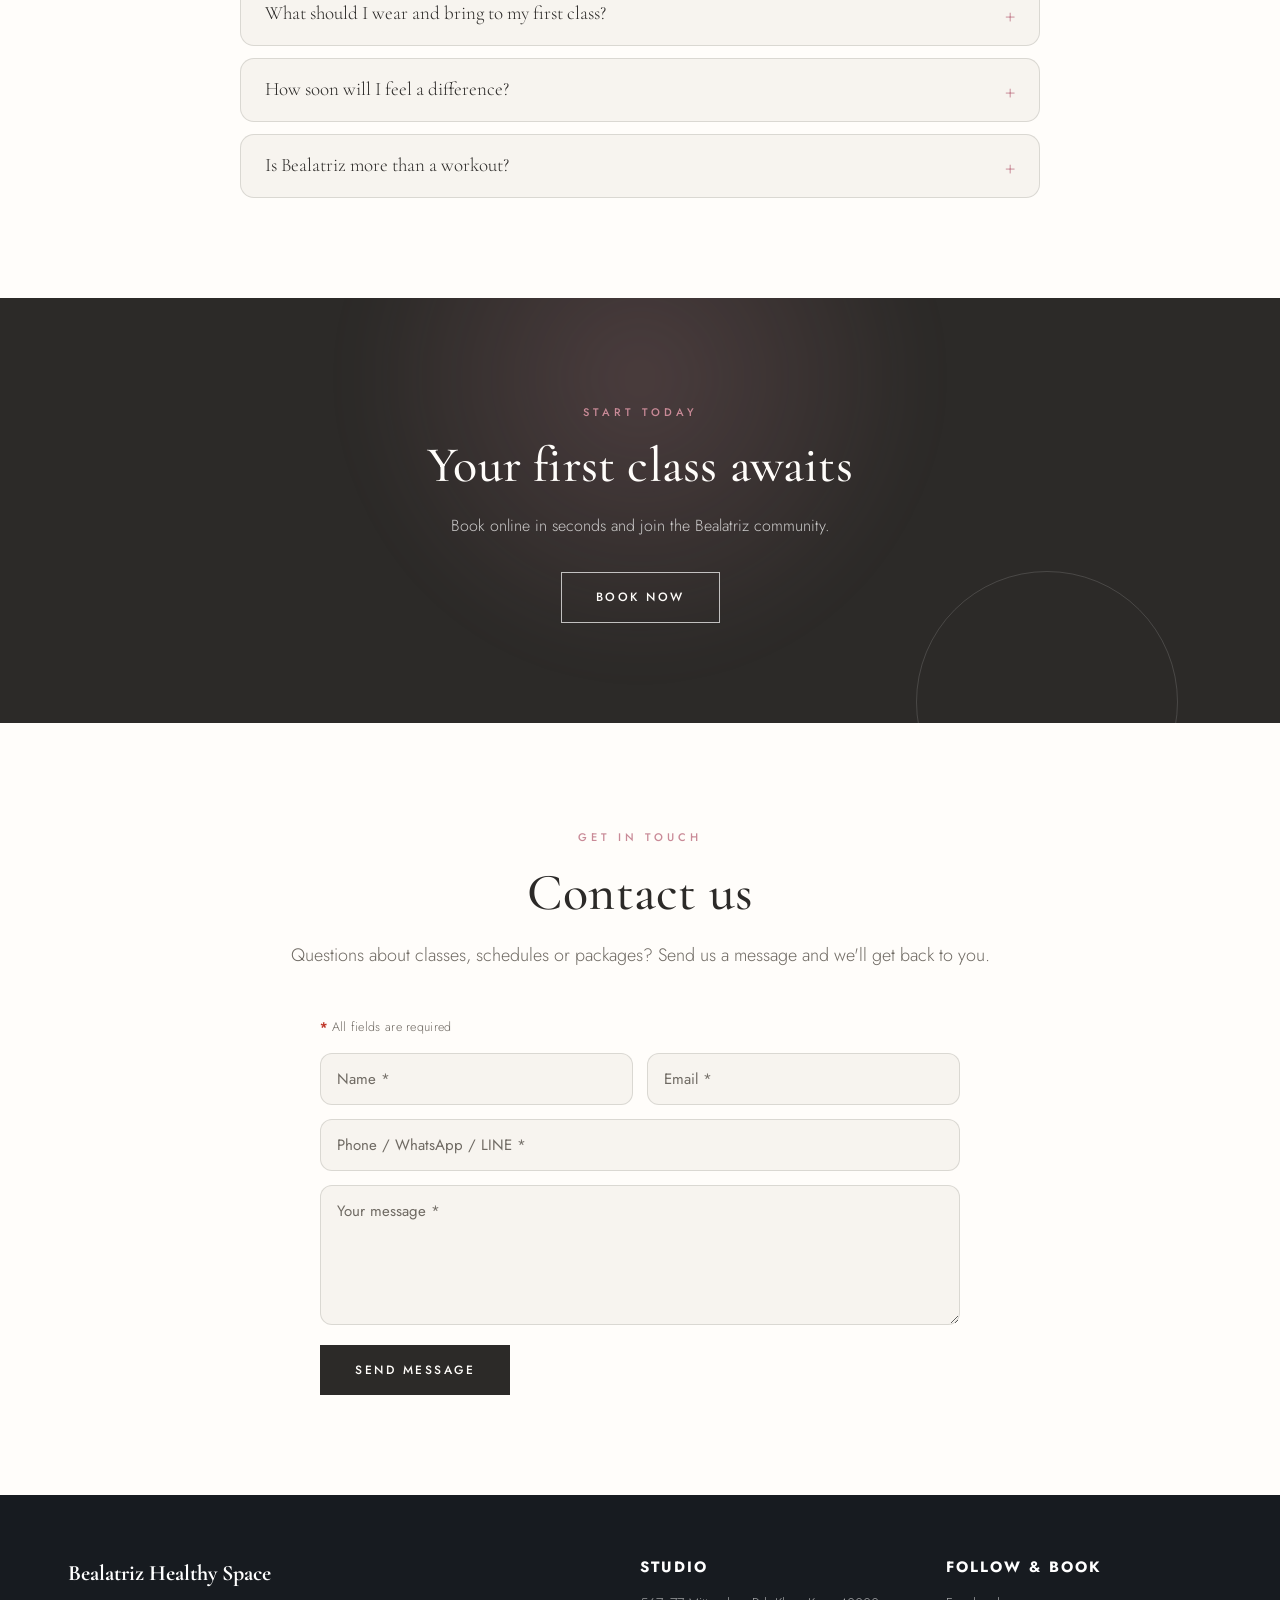
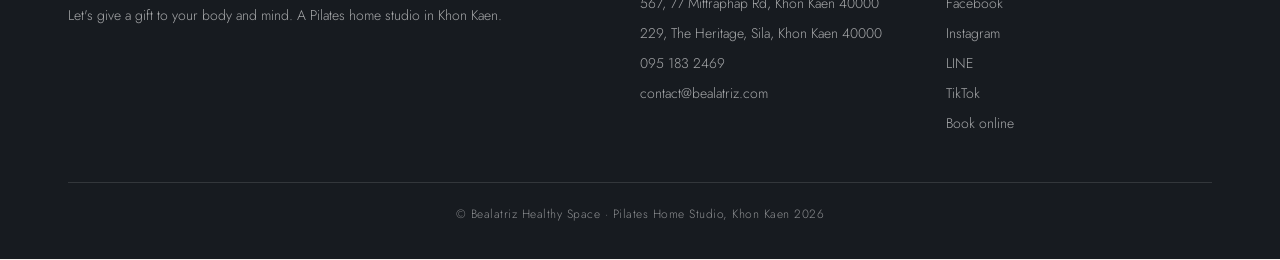
==== commit 00e3f89f: "Pricing section: luxury black+gold styling (like booking modal), white cards kept Co-Authored-By: Cl" ====
--- a/preview.html
+++ b/preview.html
@@ -108,7 +108,7 @@
 
 <!-- TEAM -->
 <!-- PRICING -->
-<section class="block" id="precios" style="background:var(--bg2)">
+<section class="block" id="precios">
   <div class="wrap">
     <div class="center">
       <span class="eyebrow" data-en="Packages" data-th="แพ็กเกจ">Packages</span>
--- a/css/styles.css
+++ b/css/styles.css
@@ -371,20 +371,28 @@
   section.block{padding:70px 0;}
 }
 
-/* ===== Pricing ===== */
-.offer{max-width:840px;margin:0 auto 54px;text-align:center;background:linear-gradient(135deg,var(--accent),var(--accent2));color:#fff;border-radius:22px;padding:32px 28px;box-shadow:0 22px 50px rgba(44,42,40,.18);position:relative;z-index:1;}
-.offer-tag{display:inline-block;font-family:var(--sans);font-size:11px;letter-spacing:3px;text-transform:uppercase;background:rgba(255,255,255,.22);padding:8px 18px;border-radius:20px;margin-bottom:18px;}
+/* ===== Pricing — sección luxury negro + dorado (tarjetas blancas) ===== */
+#precios{background:radial-gradient(130% 70% at 50% -8%, rgba(224,190,126,.10), transparent 56%),linear-gradient(165deg,#201b1c 0%,#171213 56%,#100c0c 100%);}
+#precios .center .eyebrow{color:#e0be7e;}
+#precios .center h2{color:#f7f1e7;}
+#precios .center p.lead{color:#c7bcac;}
+#precios .pnote{color:#9c9082;}
+.offer{max-width:840px;margin:0 auto 54px;text-align:center;color:#f2ebe0;border:1px solid rgba(224,190,126,.3);border-radius:22px;padding:34px 28px;position:relative;z-index:1;overflow:hidden;
+  background:radial-gradient(130% 90% at 50% -14%, rgba(224,190,126,.14), transparent 60%),linear-gradient(160deg,#241e1f 0%,#150f10 100%);box-shadow:0 30px 70px rgba(0,0,0,.5);}
+.offer::before{content:'';position:absolute;top:0;left:50%;transform:translateX(-50%);width:150px;height:2px;background:linear-gradient(90deg,transparent,#e8ca8c 50%,transparent);}
+.offer-tag{display:inline-block;font-family:var(--sans);font-size:11px;letter-spacing:3px;text-transform:uppercase;background:rgba(224,190,126,.16);color:#e8ca8c;padding:8px 18px;border-radius:20px;margin-bottom:18px;}
 .offer-row{display:flex;justify-content:center;gap:14px;flex-wrap:wrap;margin-bottom:16px;}
-.offer-row>div{background:rgba(255,255,255,.14);border:1px solid rgba(255,255,255,.28);border-radius:14px;padding:14px 24px;min-width:118px;}
-.offer-row span{display:block;font-family:var(--sans);font-size:11px;letter-spacing:1.5px;text-transform:uppercase;opacity:.92;margin-bottom:5px;}
-.offer-row b{font-family:var(--serif);font-size:30px;font-weight:600;}
-.offer>p{font-size:14px;opacity:.95;max-width:520px;margin:0 auto;font-weight:300;}
+.offer-row>div{background:rgba(224,190,126,.06);border:1px solid rgba(224,190,126,.24);border-radius:14px;padding:14px 24px;min-width:118px;}
+.offer-row span{display:block;font-family:var(--sans);font-size:11px;letter-spacing:1.5px;text-transform:uppercase;color:#c7bcac;margin-bottom:5px;}
+.offer-row b{font-family:var(--serif);font-size:30px;font-weight:600;color:#e8ca8c;}
+.offer>p{font-size:14px;color:#b4a894;max-width:520px;margin:0 auto;font-weight:300;}
 .price-grid{display:grid;grid-template-columns:repeat(3,1fr);gap:24px;align-items:start;position:relative;z-index:1;}
 .pcard{position:relative;background:var(--white);border:1px solid var(--line);border-radius:20px;padding:36px 28px;display:flex;flex-direction:column;box-shadow:0 14px 40px rgba(44,42,40,.07);transition:transform .4s,box-shadow .4s;}
 .pcard:hover{transform:translateY(-6px);box-shadow:0 26px 56px rgba(44,42,40,.14);}
-.pcard.featured{border:1px solid var(--accent);box-shadow:0 24px 56px rgba(201,138,151,.24);}
-.pcard-badge{position:absolute;top:-13px;left:50%;transform:translateX(-50%);background:var(--accent);color:#fff;font-family:var(--sans);font-size:10.5px;letter-spacing:1.5px;text-transform:uppercase;padding:6px 16px;border-radius:20px;white-space:nowrap;box-shadow:0 6px 16px rgba(201,138,151,.4);}
+.pcard.featured{border:1px solid rgba(224,190,126,.6);box-shadow:0 26px 60px rgba(0,0,0,.45),0 0 0 1px rgba(224,190,126,.3);}
+.pcard-badge{position:absolute;top:-13px;left:50%;transform:translateX(-50%);background:linear-gradient(135deg,#efd7a0,#c9a24b);color:#2a2116;font-family:var(--sans);font-size:10.5px;font-weight:600;letter-spacing:1.5px;text-transform:uppercase;padding:6px 16px;border-radius:20px;white-space:nowrap;box-shadow:0 8px 20px rgba(201,162,75,.45);}
 .pcard-head{text-align:center;margin-bottom:20px;}
+.pcard-head .eyebrow{color:#b0904a;}
 .pcard-head h3{font-family:var(--serif);font-size:27px;color:var(--ink);margin:8px 0 0;font-weight:600;}
 .ptiers{list-style:none;margin:0 0 24px;padding:0;flex:1;}
 .ptiers li{display:flex;justify-content:space-between;align-items:center;gap:12px;padding:13px 0;border-bottom:1px solid var(--line);}
